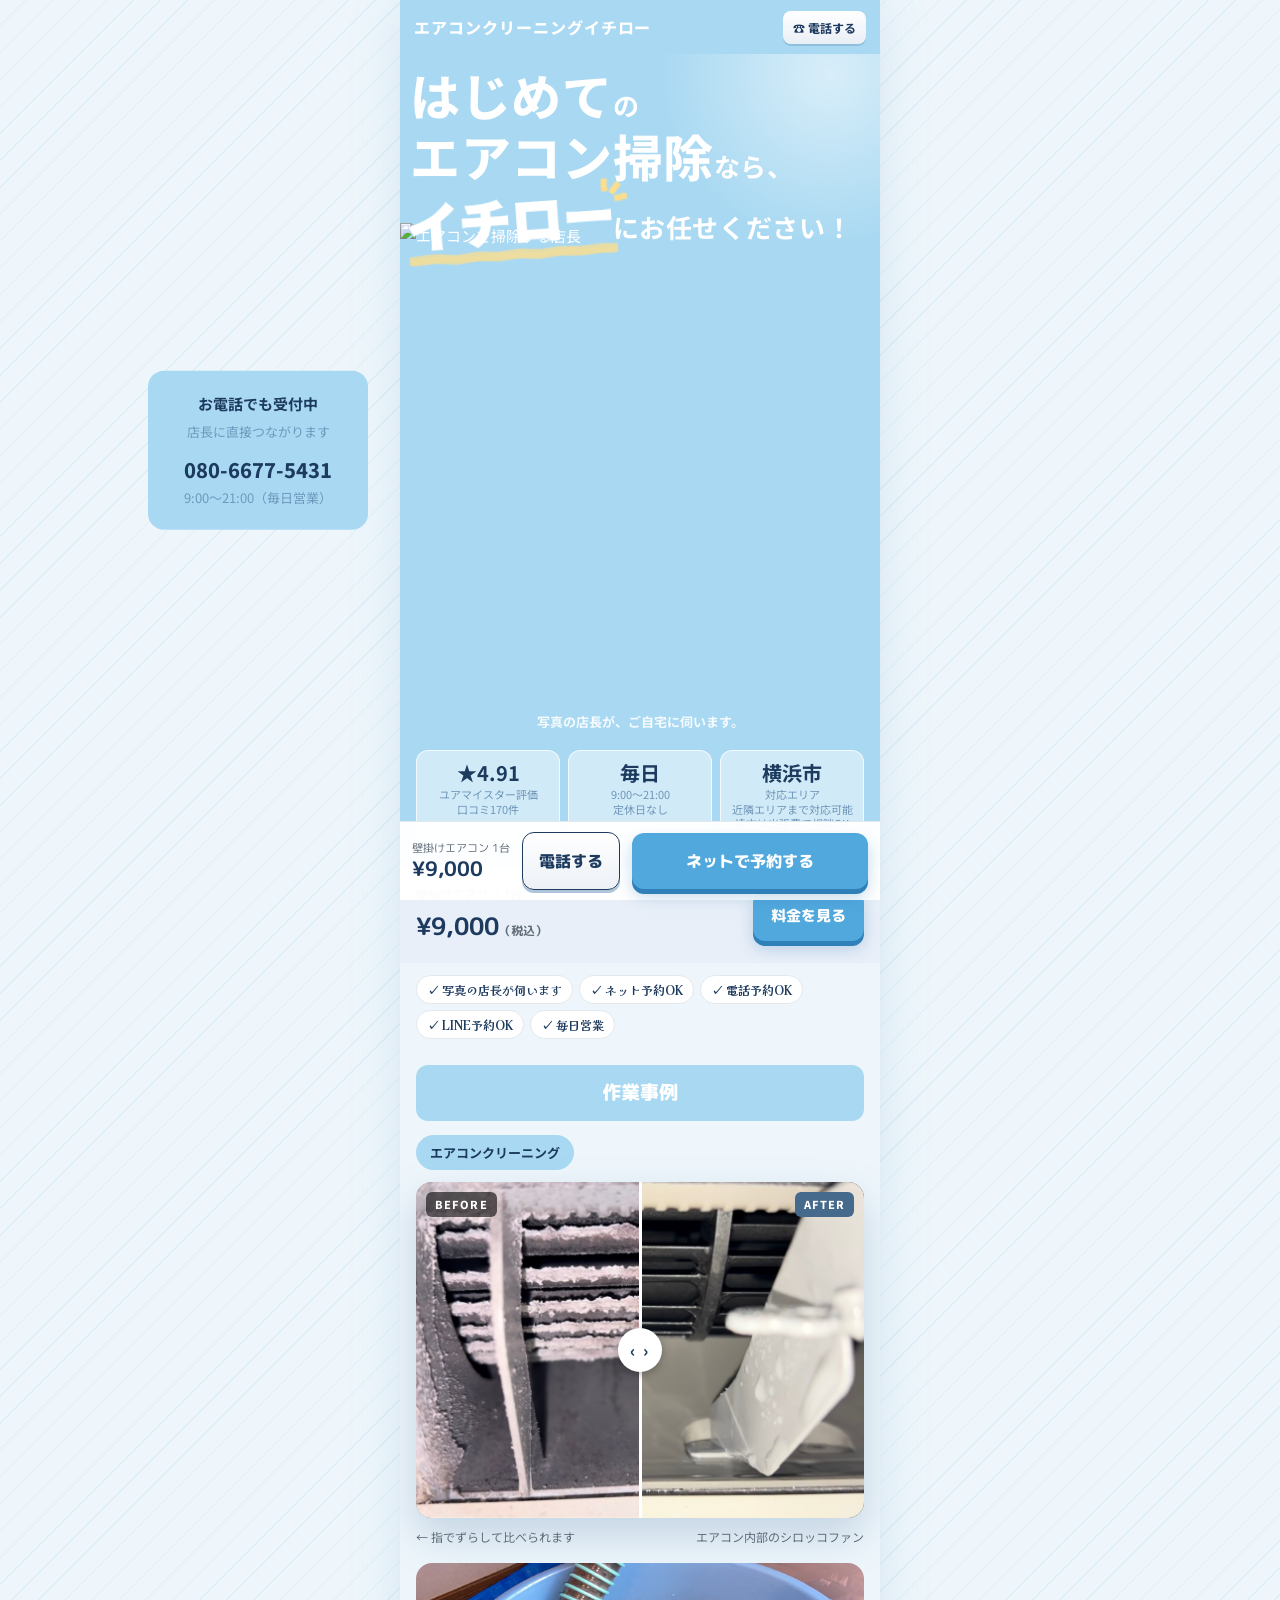
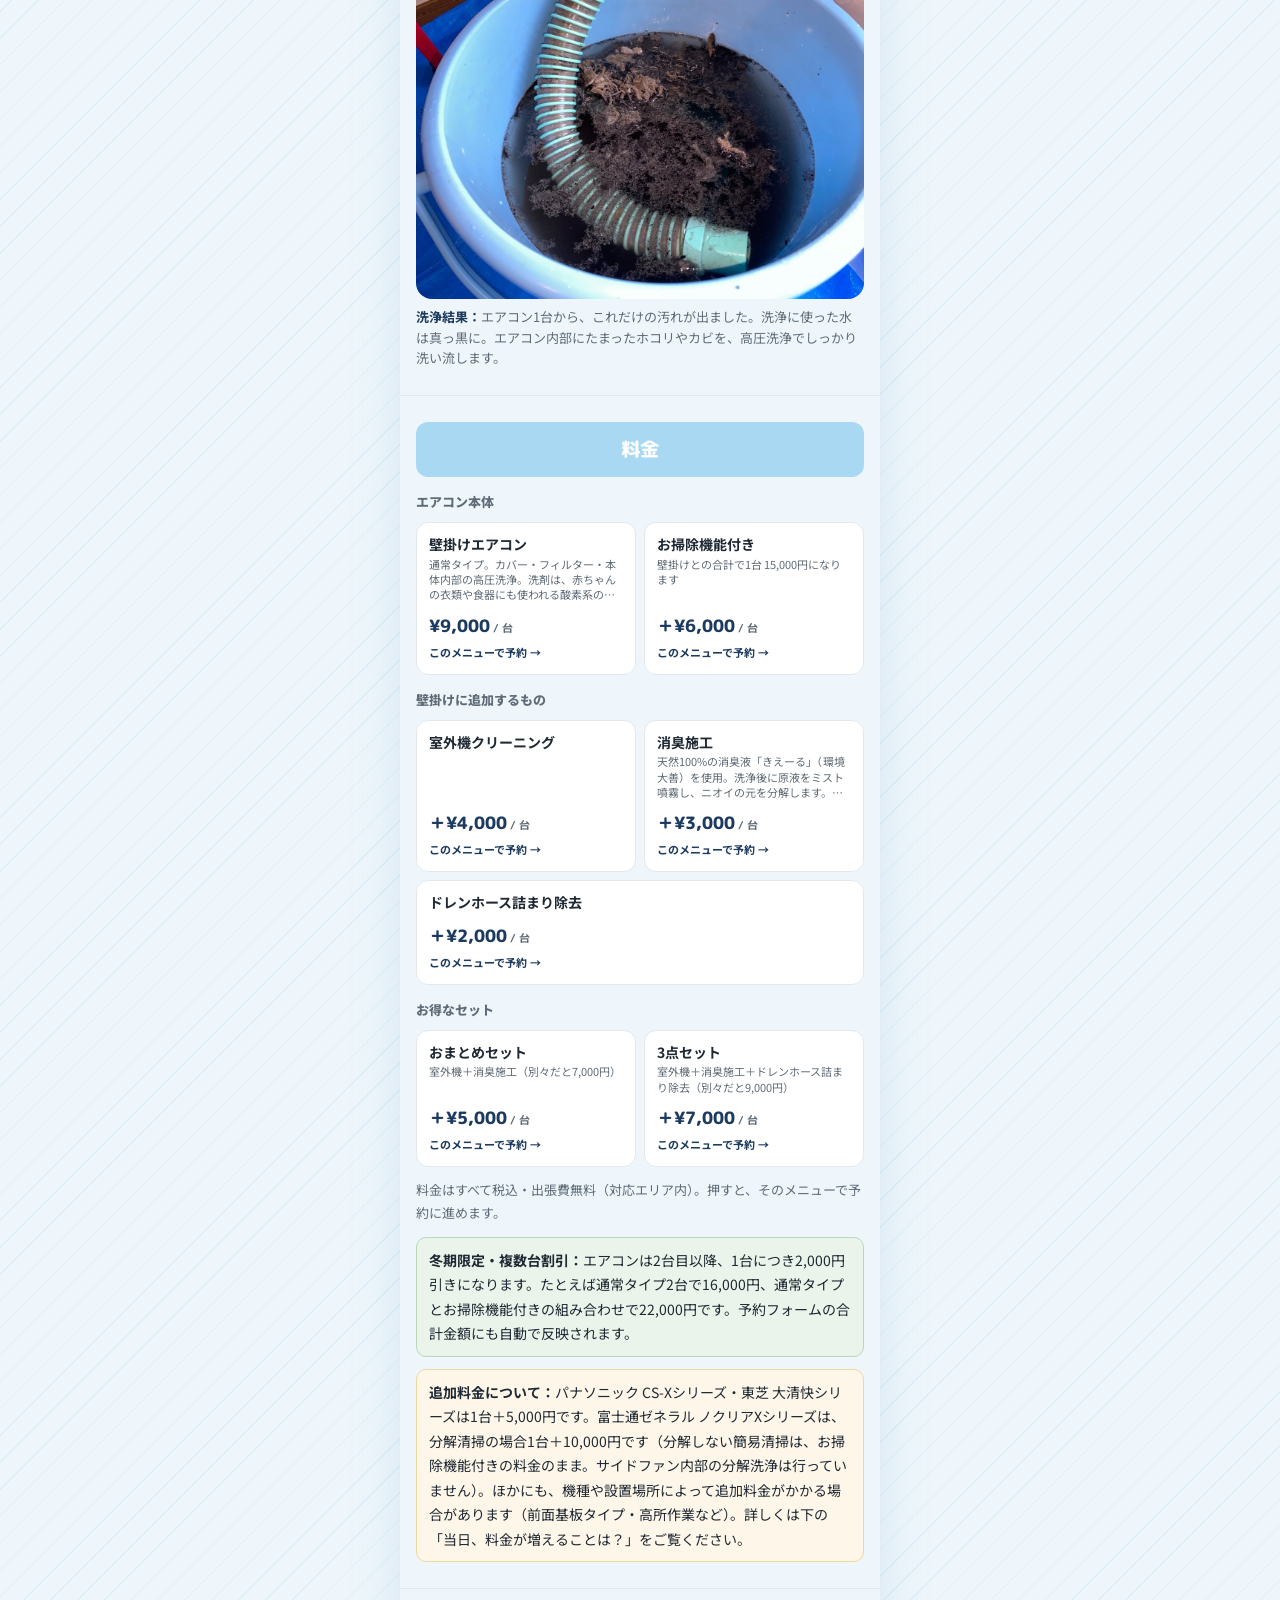
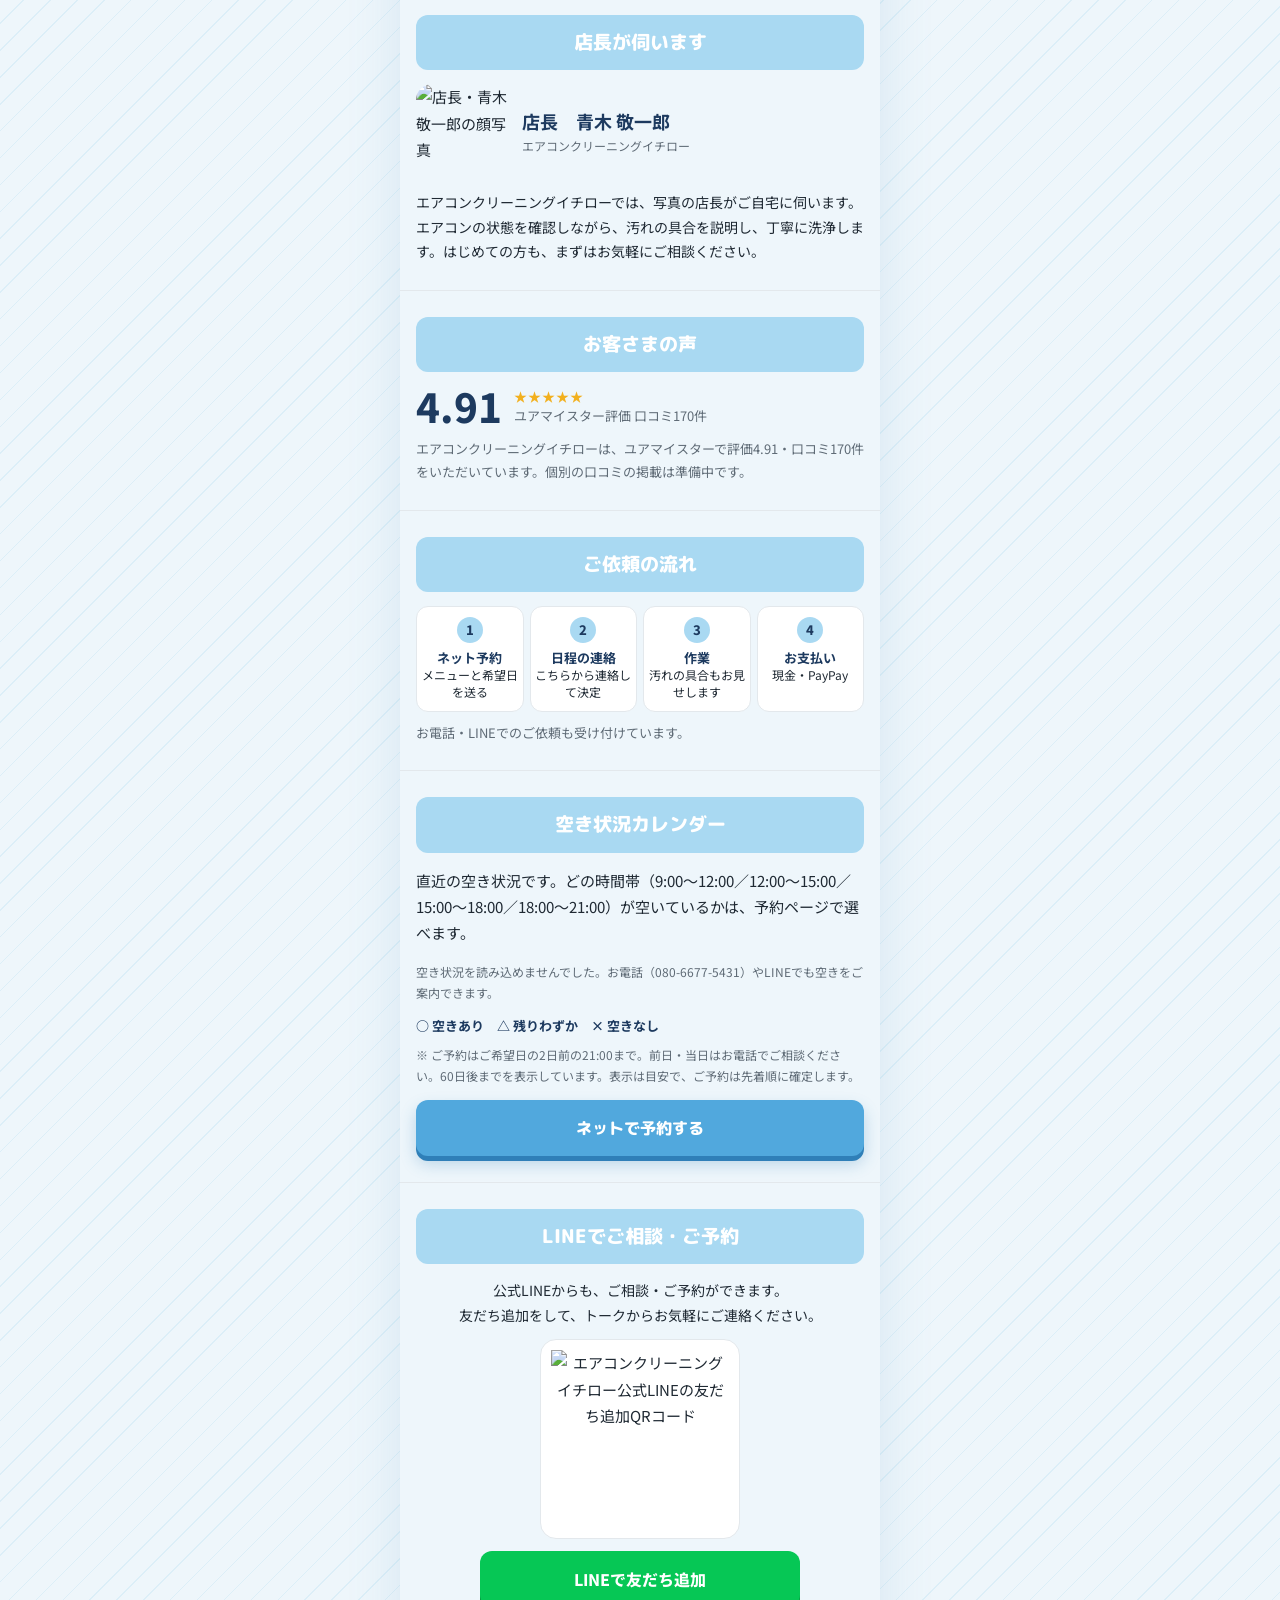
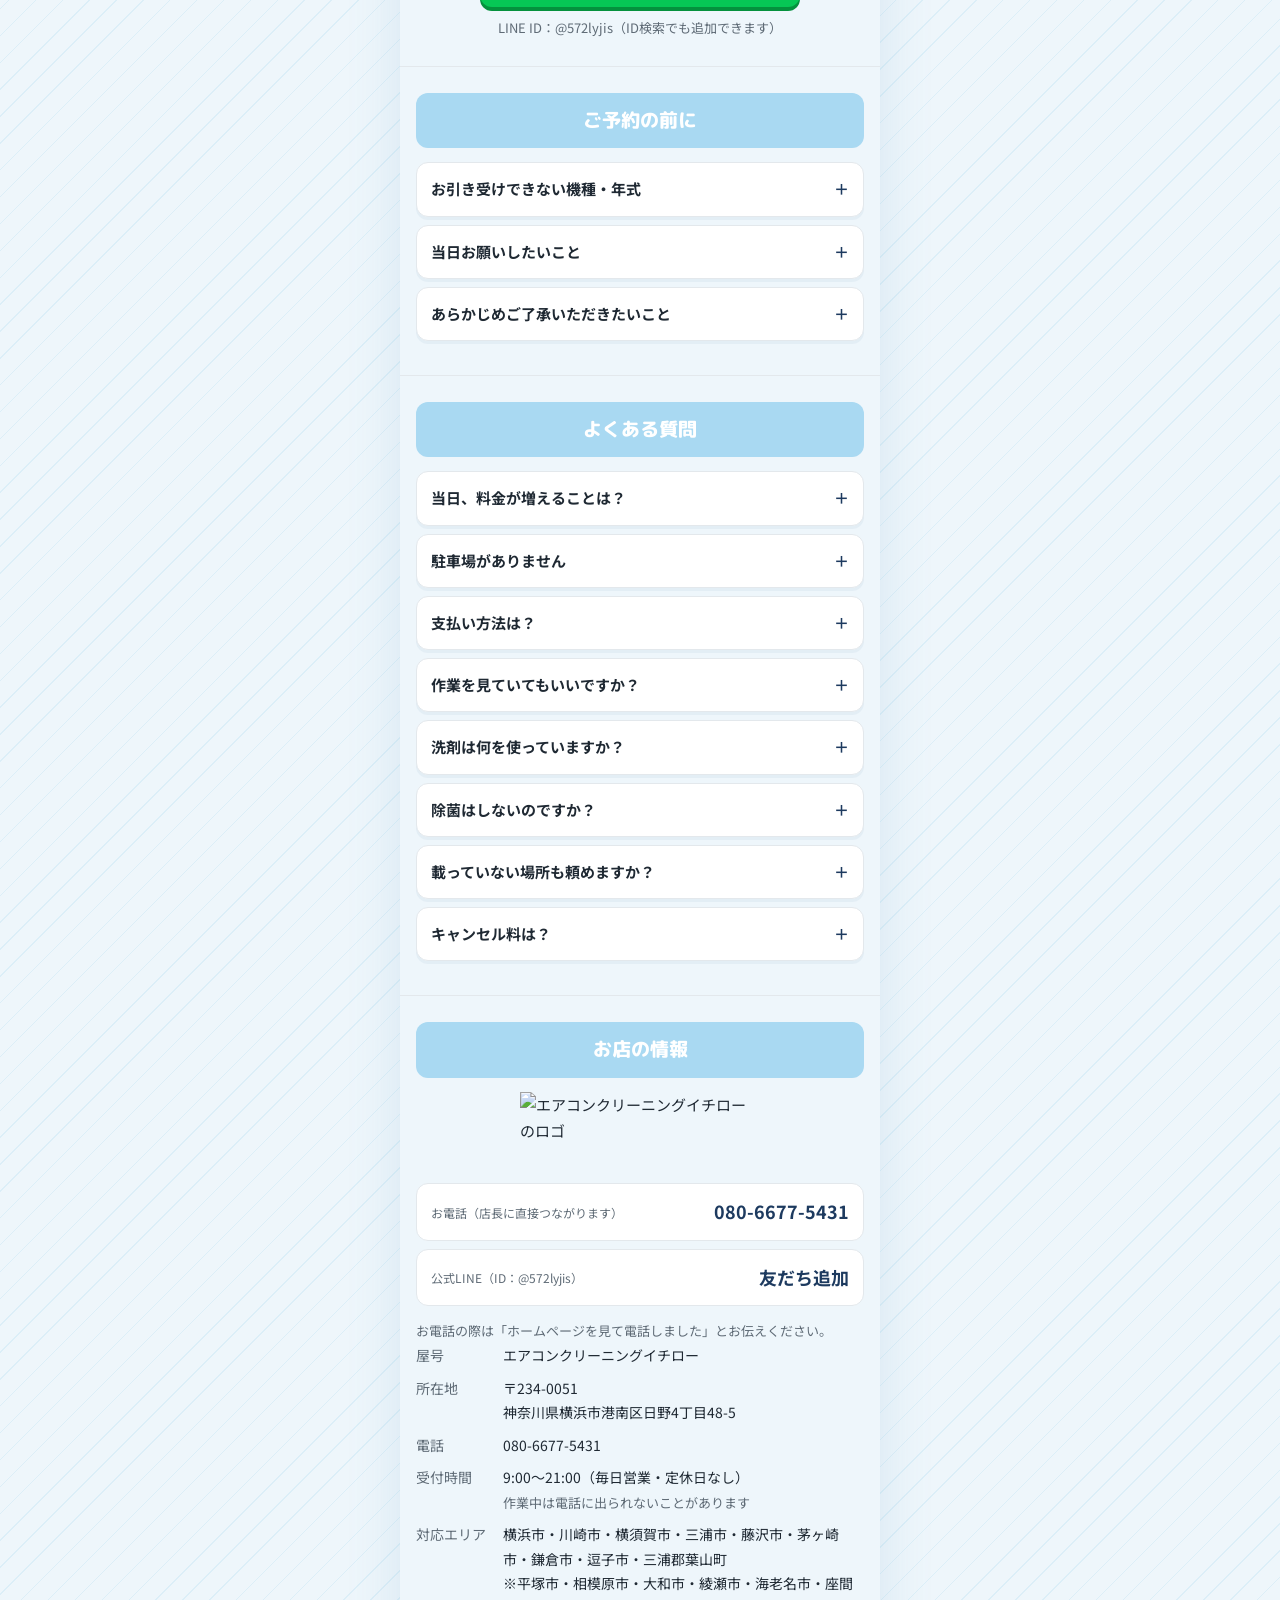
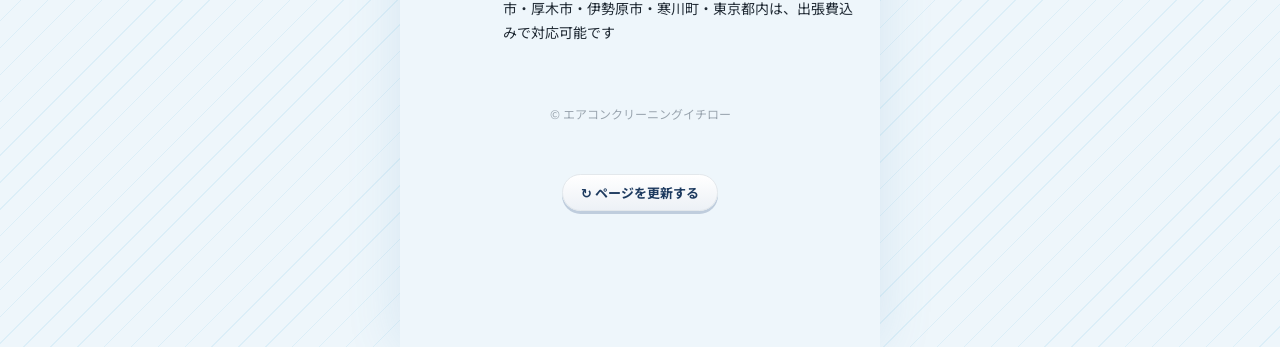
==== index.html @ 19b03693 "ヒーロー下の名前を「写真の店長が、ご自宅に伺います。」に入れ替え" ====
<!DOCTYPE html>
<html lang="ja">
<head>
<!-- Google tag (gtag.js) -->
<script async src="https://www.googletagmanager.com/gtag/js?id=G-LD1ZVN14HT"></script>
<script>
window.dataLayer = window.dataLayer || [];
function gtag(){dataLayer.push(arguments);}
gtag('js', new Date());
gtag('config', 'G-LD1ZVN14HT');
</script>
<meta charset="UTF-8">
<meta name="viewport" content="width=device-width, initial-scale=1, viewport-fit=cover">
<title>エアコンクリーニングイチロー</title>
<meta name="description" content="横浜市・川崎市・横須賀市・三浦市・藤沢市・茅ヶ崎市・鎌倉市・逗子市・葉山町のエアコンクリーニング。写真の店長がご自宅に伺います。壁掛けエアコン1台 9,000円（税込）。毎日9:00〜21:00、ネット・LINEで予約できます。">
<meta property="og:image" content="https://lh3.googleusercontent.com/d/1DPkanDMniunWnyB19k3i4FVCeLhDcLFS">
<meta name="theme-color" content="#a9d9f2">
<link rel="apple-touch-icon" href="https://lh3.googleusercontent.com/d/1asAV1oqT43zPu6GMhO8-qD57d5pmZDUV">
<link rel="icon" type="image/svg+xml" href="favicon.svg">
<link rel="icon" type="image/png" href="https://lh3.googleusercontent.com/d/1IpZYMnpH5-BEiqBdTkk2MM-CfDokWJdV">
<meta property="og:site_name" content="エアコンクリーニングイチロー">
<meta property="og:title" content="エアコンクリーニングイチロー">
<script type="application/ld+json">
{"@context":"https://schema.org","@type":"WebSite","name":"エアコンクリーニングイチロー","url":"https://29keiichi.github.io/29/"}
</script>
<meta name="apple-mobile-web-app-title" content="イチローHP">
<meta name="google-site-verification" content="FY0XHIe1-AtraR64LKxOrfzGZgo2UeiKJ2dPzgIxJ2M">
<script type="application/ld+json">
{"@context":"https://schema.org","@type":"LocalBusiness","name":"エアコンクリーニングイチロー","description":"横浜市を中心に対応するエアコンクリーニング専門店。写真の店長がご自宅に伺います。","url":"https://29keiichi.github.io/29/","telephone":"080-6677-5431","priceRange":"¥9,000〜","address":{"@type":"PostalAddress","postalCode":"234-0051","addressRegion":"神奈川県","addressLocality":"横浜市港南区","streetAddress":"日野4丁目48-5","addressCountry":"JP"},"openingHoursSpecification":{"@type":"OpeningHoursSpecification","dayOfWeek":["Monday","Tuesday","Wednesday","Thursday","Friday","Saturday","Sunday"],"opens":"09:00","closes":"21:00"},"areaServed":["横浜市","川崎市","横須賀市","三浦市","藤沢市","茅ヶ崎市","鎌倉市","逗子市","三浦郡葉山町"],"sameAs":["https://lin.ee/WV8zisH9"]}
</script>
<link rel="preconnect" href="https://fonts.googleapis.com">
<link rel="preconnect" href="https://fonts.gstatic.com" crossorigin>
<link href="https://fonts.googleapis.com/css2?family=M+PLUS+Rounded+1c:wght@700;800&family=Noto+Sans+JP:wght@400;700&family=Kaisei+Decol:wght@700&family=Kosugi+Maru&display=swap" rel="stylesheet">
<link rel="stylesheet" href="common.css?v=12">
<style>
/* トップ：さわって比べる「before / after」 */
.top{background:var(--sky);color:#fff;padding:10px 16px 26px;position:relative;overflow:hidden}
.top::before{content:"";position:absolute;width:340px;height:340px;border-radius:50%;background:radial-gradient(circle,rgba(255,255,255,.55),transparent 70%);top:-150px;right:-120px}
.top .kicker{position:relative;display:inline-block;font-size:12px;font-weight:700;color:#fff;border:1px solid rgba(255,255,255,.75);border-radius:999px;padding:2px 10px;margin:0 0 10px}
.hero-strip{margin:-34px -16px 6px}
.hero-strip img{width:100%;height:auto;display:block}
.hero-strip figcaption{margin-top:8px;padding:0 16px;text-align:center;font-size:13px;font-weight:700;color:rgba(255,255,255,.88)}
.top h1.title{font-size:32px;line-height:1.22;margin:0 0 10px;font-weight:800}
.top h1.title{font-family:"Kosugi Maru","Hiragino Maru Gothic ProN","Noto Sans JP",sans-serif}
.top h1.title .ln{display:block;margin:0 -16px 0 -6px;white-space:nowrap;font-size:clamp(16px,5.5vw,26px);font-weight:700}
.top h1.title .big{font-size:clamp(34px,11vw,50px);font-weight:800}
/* ヒーロー見出し：左からシュワッと1行ずつ（読み込み時に1回だけ） */
@keyframes heroIn{from{opacity:0;transform:translateX(-56px)}to{opacity:1;transform:translateX(0)}}
.top h1.title .ln{animation:heroIn .75s cubic-bezier(.22,.8,.28,1) both}
.top h1.title .ln:nth-of-type(2){animation-delay:.16s}
.top h1.title .ln:nth-of-type(3){animation-delay:.32s}
@media (prefers-reduced-motion:reduce){.top h1.title .ln,.top h1.title .ln:nth-of-type(3) .big,.top h1.title .ln:nth-of-type(3) .big .rays,.top h1.title .ln:nth-of-type(3) .big .uline{animation:none}.top h1.title .ln:nth-of-type(3) .big{transform:rotate(-4deg) translateY(.045em)}.top h1.title .ln:nth-of-type(3) .big .uline{clip-path:none}}
/* 試作：シュワーの後に「イチロー」が傾いて三本線がピョンと出る */
@keyframes ichiroTilt{0%{transform:rotate(0deg) scale(1) translateY(0)}55%{transform:rotate(-5.5deg) scale(1.07) translateY(.02em)}100%{transform:rotate(-4deg) scale(1.03) translateY(.045em)}}
@keyframes raysPop{0%{transform:scale(0);opacity:0}60%{transform:scale(1.25);opacity:1}100%{transform:scale(1);opacity:1}}
.top h1.title .ln:nth-of-type(3) .big{position:relative;display:inline-block;-webkit-text-stroke:.045em currentColor;animation:ichiroTilt .45s ease-out 1.15s both}
.top h1.title .ln:nth-of-type(3) .big .rays{position:absolute;top:-.36em;right:-.44em;width:.9em;height:.9em;pointer-events:none;transform-origin:30% 82%;animation:raysPop .38s cubic-bezier(.34,1.56,.64,1) 1.38s both}
@keyframes ulineWipe{from{clip-path:inset(-30% 100% -30% 0)}to{clip-path:inset(-30% 0% -30% 0)}}
.top h1.title .ln:nth-of-type(3) .big .uline{position:absolute;left:0;bottom:-.22em;width:100%;height:.26em;overflow:visible;pointer-events:none;animation:ulineWipe .45s ease-out 1.52s both}
.top h1.title .ln:nth-of-type(3) .big .uline path{fill:none;stroke:#FFDE8A;stroke-linecap:round;stroke-linejoin:round}
.top h1.title .ln:nth-of-type(3) .big .uline path.base{stroke-width:11.5;opacity:.8}
.top h1.title .ln:nth-of-type(3) .big .uline path.core{stroke-width:6.5;opacity:.55}
.top h1.title .ln.sm{font-size:clamp(19px,6vw,27px)}
.top h1{position:relative;font-size:27px;line-height:1.35;margin:0 0 8px;letter-spacing:.02em}
.top h1 em{font-style:normal;color:#fff}
.top .lead{position:relative;font-size:14px;color:rgba(255,255,255,.94);margin:0}

.ba{position:relative;border-radius:16px;overflow:hidden;aspect-ratio:4/3;background:#222;user-select:none;touch-action:pan-y;box-shadow:0 18px 40px rgba(85,126,166,.28)}
.ba img{position:absolute;inset:0;width:100%;height:100%;object-fit:cover;pointer-events:none}
.ba .b{clip-path:inset(0 calc(100% - var(--x,50%)) 0 0)}
.ba .knob{position:absolute;top:0;bottom:0;left:var(--x,50%);width:3px;margin-left:-1.5px;background:#fff;pointer-events:none}
.ba .knob::after{content:"‹ ›";position:absolute;top:50%;left:50%;transform:translate(-50%,-50%);width:44px;height:44px;border-radius:50%;background:#fff;color:var(--navy);font-weight:800;font-size:16px;display:grid;place-items:center;box-shadow:0 2px 10px rgba(0,0,0,.3);letter-spacing:2px}
.ba .lb{position:absolute;top:10px;font-size:11px;font-weight:800;letter-spacing:.1em;padding:3px 9px;border-radius:6px;pointer-events:none}
.ba .lb.l{left:10px;background:rgba(0,0,0,.6);color:#fff}
.ba .lb.r{right:10px;background:var(--ac2);color:#fff}
.ba input{position:absolute;inset:0;width:100%;height:100%;opacity:0;cursor:ew-resize;margin:0}
.ba-cap{display:flex;justify-content:space-between;font-size:12px;margin-top:8px;color:rgba(85,126,166,.65)}
.top .ba-cap{color:rgba(255,255,255,.85)}

.stats{position:relative;display:grid;grid-template-columns:repeat(3,minmax(0,1fr));gap:8px;margin-top:16px}
.stats div{background:rgba(255,255,255,.45);border:1px solid rgba(255,255,255,.75);border-radius:12px;padding:10px 6px;text-align:center;font-size:11px;line-height:1.35;color:rgba(85,126,166,.78)}
.stats b{display:block;font-size:20px;color:var(--navy);line-height:1.2;margin-bottom:2px}
.stats b small{font-size:12px}

.quick{display:flex;align-items:center;justify-content:space-between;gap:12px;padding:16px;background:var(--ac-soft)}
.quick .p small{display:block;font-size:12px;color:var(--ink2)}
.quick .p b{font-size:24px;color:var(--navy)}
.quick .p b small{display:inline;font-size:12px;color:var(--ink2);font-weight:600}
.quick a{flex:none;width:auto;padding:12px 18px;font-size:15px}
.tags{display:flex;flex-wrap:wrap;gap:6px;padding:12px 16px 0}
.tags span{font-size:12px;font-weight:700;color:var(--navy);background:#fff;border:1px solid var(--line);border-radius:999px;padding:3px 10px}
.tags span::before{content:"✓ ";color:var(--ac)}

/* 作業事例 */
.cases{display:flex;gap:6px;overflow-x:auto;scrollbar-width:none;margin:0 -16px 12px;padding:0 16px}
.cases::-webkit-scrollbar{display:none}
.cases button{flex:none;border:1px solid var(--line);background:#fff;border-radius:999px;padding:7px 13px;font-size:13px;font-weight:700;cursor:pointer;color:var(--ink2)}
.cases button[aria-selected="true"]{background:var(--sky);border-color:var(--sky);color:var(--navy)}
#caseBox .ba{aspect-ratio:4/3}
.sec .ba-cap{color:var(--ink2)}

/* 洗浄結果の写真 */
.result{margin:16px 0 0}
.result img{width:100%;border-radius:16px}
.result figcaption{font-size:13px;color:var(--ink2);line-height:1.6;margin-top:8px}
.result figcaption b{color:var(--navy)}

/* お店のロゴ（店舗情報） */
.shoplogo{width:min(240px,72%);margin:0 auto 16px}

/* 料金 */
.pgrid{display:grid;grid-template-columns:1fr 1fr;gap:8px}
.pgrid a{display:flex;flex-direction:column;gap:2px;border:1px solid var(--line);border-radius:12px;padding:12px;text-decoration:none;background:#fff;min-width:0}
.pgrid a.wide{grid-column:1/-1}
.pgrid .n{font-weight:700;font-size:14px;line-height:1.4}
.pgrid .d{font-size:11px;color:var(--ink2);line-height:1.4;display:-webkit-box;-webkit-line-clamp:3;-webkit-box-orient:vertical;overflow:hidden}
.pgrid .p{margin-top:auto;padding-top:6px;font-weight:800;font-size:17px;color:var(--navy)}
.pgrid .p small{font-size:11px;color:var(--ink2);font-weight:600}
.pgrid .go{font-size:11px;color:var(--ac);font-weight:700}
.pgroup{font-size:13px;font-weight:800;color:var(--ink2);margin:14px 0 8px}
.pgroup:first-child{margin-top:0}
.pane[hidden]{display:none}

/* 店主 */
.owner{display:flex;gap:14px;align-items:center;margin-bottom:14px}
.owner img{width:92px;height:92px;border-radius:16px;object-fit:cover;object-position:center 30%;flex:none}
.owner b{display:block;font-size:18px;color:var(--navy)}
.owner span{font-size:12px;color:var(--ink2);line-height:1.5;display:block}
.tl{list-style:none;margin:0;padding:0}
.tl li{display:grid;grid-template-columns:4.6em minmax(0,1fr);gap:10px;padding:10px 0;border-bottom:1px dashed var(--line);font-size:14px}
.tl li:last-child{border-bottom:0}
.tl .y{font-weight:800;color:var(--ac);font-size:13px}
.why{margin-top:12px;background:#fff;border-left:4px solid var(--ac);border-radius:0 10px 10px 0;padding:12px 14px;font-size:14px}
.why b{display:block;color:var(--navy);margin-bottom:4px}
.clients{display:flex;flex-wrap:wrap;gap:6px;margin-top:10px}
.clients span{font-size:12px;background:#fff;border:1px solid var(--line);border-radius:6px;padding:4px 8px}

/* 口コミ */
.rv-sum{display:flex;align-items:center;gap:12px;margin-bottom:12px}
.rv-sum .big{font-size:40px;font-weight:800;color:var(--navy);line-height:1}
.rv-sum .muted{line-height:1.5}
.rv{border:1px solid var(--line);border-radius:14px;padding:14px;margin-bottom:10px;background:#fff}
.rv .who{display:flex;justify-content:space-between;font-size:12px;color:var(--ink2);margin-bottom:4px}
.rv p{margin:0;font-size:14px}
.rv.more-rv{display:none}
.show-all .rv.more-rv{display:block}
.btn-more{display:block;width:100%;background:#fff;border:1px solid var(--line);border-radius:12px;padding:12px;font-weight:700;color:var(--navy);cursor:pointer}

.flow{display:grid;grid-template-columns:repeat(4,minmax(0,1fr));gap:6px;list-style:none;margin:0;padding:0;counter-reset:f}
.flow li{counter-increment:f;text-align:center;font-size:12px;line-height:1.4;background:#fff;border:1px solid var(--line);border-radius:12px;padding:10px 4px}
.flow li::before{content:counter(f);display:grid;place-items:center;width:26px;height:26px;margin:0 auto 6px;border-radius:50%;background:var(--sky);color:var(--navy);font-weight:800;font-size:13px}
.flow b{display:block;font-size:13px;color:var(--navy)}
.flow-note{font-size:13px;color:var(--ink2);margin:10px 0 0}

details.acc{border:1px solid var(--line);border-radius:12px;margin-bottom:8px;padding:0 14px;background:#fff;box-shadow:0 3px 0 rgba(85,126,166,.07)}
details.acc summary{cursor:pointer;font-weight:700;padding:13px 0;list-style:none;display:flex;justify-content:space-between;gap:8px}
details.acc summary::-webkit-details-marker{display:none}
details.acc summary::after{content:"＋";color:var(--ac)}
details.acc[open] summary::after{content:"－"}
details.acc .in{padding:0 0 12px;font-size:14px}
details.acc ul{margin:.3em 0;padding-left:1.2em}
details.acc p{margin:0 0 .5em}

table.cancel{width:100%;border-collapse:collapse;font-size:14px}
table.cancel td{padding:8px 0;border-bottom:1px solid var(--line)}
table.cancel td:last-child{text-align:right;font-weight:700}

.contact{display:grid;gap:8px;margin-bottom:14px}
.contact a{display:flex;justify-content:space-between;align-items:center;border:1px solid var(--line);border-radius:12px;padding:12px 14px;text-decoration:none;background:#fff}
.contact a b{font-size:18px;color:var(--navy)}
.contact a span{font-size:12px;color:var(--ink2)}
dl.info{display:grid;grid-template-columns:5.5em minmax(0,1fr);gap:8px 10px;margin:0;font-size:14px}
dl.info dt{color:var(--ink2)}
dl.info dd{margin:0}

/* LINE */
.linebox{text-align:center}
.linebox p{font-size:14px;margin:0 0 12px}
.linebox .qr{width:200px;height:200px;margin:0 auto 12px;background:#fff;border:1px solid var(--line);border-radius:16px;padding:10px}
.linebox .qr img{width:100%;height:100%}
.btn-line{display:flex;align-items:center;justify-content:center;background:#06c755;color:#fff;border-radius:12px;padding:14px 16px;font-size:16px;font-weight:800;text-decoration:none;box-shadow:0 4px 0 #04913d;max-width:320px;margin:0 auto}
.btn-line:active{transform:translateY(2px);box-shadow:0 2px 0 #04913d}
.linebox .lineid{margin:10px 0 0;font-size:13px;color:var(--ink2)}
.foot{padding:20px 16px;text-align:center;font-size:12px;color:var(--ink3)}
/* 空き状況カレンダー */
.avcal{display:grid;gap:20px}
.avcal .m h3{font-size:15px;margin:0 0 8px;color:var(--navy)}
.avcal table{width:100%;border-collapse:collapse;table-layout:fixed;font-size:13px}
.avcal th,.avcal td{border:1px solid var(--line);text-align:center;padding:4px 0 5px}
.avcal th{background:#f2f5f9;color:var(--ink2);font-weight:700;font-size:11px;padding:3px 0}
.avcal th.sun{color:#c0392b}
.avcal th.sat{color:#466a8c}
.avcal td .d{display:block;font-size:11px;color:var(--ink2);line-height:1.2}
.avcal td .s{display:block;font-size:15px;font-weight:800;line-height:1.3}
.avcal td.ok .s{color:#466a8c}
.avcal td.few .s{color:#d97706}
.avcal td.full{background:#f5f6f8}
.avcal td.full .s{color:#b6bec9}
.avcal td.out .s{color:#d3dae2}
.avcal td.today{box-shadow:inset 0 0 0 2px var(--navy)}
.avail-legend{font-size:13px;font-weight:700;color:var(--navy);margin:12px 0 0}
.avail-note{font-size:12px;color:var(--ink2);margin:6px 0 0}
#avail .btn{margin-top:14px}
</style>
</head>
<body>
<div class="app">
  <header class="bar">
    <a class="shop" href="index.html">エアコンクリーニングイチロー</a>
    <a class="tel" href="tel:08066775431">☎ 電話する</a>
  </header>
  <div class="ptr" id="ptr"><i></i>更新中…</div>

  <section class="top">
    <h1 class="title"><span class="ln"><span class="big">はじめて</span>の</span><span class="ln"><span class="big">エアコン掃除</span>なら、</span><span class="ln"><span class="big">イチロー<svg class="rays" viewBox="0 0 40 40" fill="none" stroke="#FFDE8A" stroke-width="4.5" stroke-linecap="butt" stroke-linejoin="round" aria-hidden="true"><g stroke-width="7" opacity=".28"><path d="M12 25 L11.4 19.5 L12 14"/><path d="M17.1 26.9 L20.9 22.4 L24.2 18.4"/><path d="M19.9 31.6 L25.5 30.9 L30.7 29.7"/></g><path d="M12 25 L11.4 19.5 L12 14"/><path d="M17.1 26.9 L20.9 22.4 L24.2 18.4"/><path d="M19.9 31.6 L25.5 30.9 L30.7 29.7"/></svg><svg class="uline" viewBox="0 0 120 16" preserveAspectRatio="none" aria-hidden="true"><defs><mask id="ulineDry" maskUnits="userSpaceOnUse" x="0" y="0" width="120" height="16"><path d="M2 8 L118 8" stroke="#fff" stroke-width="15" fill="none" stroke-dasharray="11 3 5 2 13 4 2 6 9 3" stroke-dashoffset="2"/><path d="M2 9.5 L118 9.5" stroke="#fff" stroke-width="10" fill="none" stroke-dasharray="4 7 12 3 6 8 3 5" stroke-dashoffset="6" opacity=".7"/></mask></defs><g mask="url(#ulineDry)"><path class="base" d="M3 8 L15 6.4 L27 9.4 L39 7 L51 9 L63 6.8 L75 9.3 L87 7.3 L99 8.8 L111 7.1 L117 8"/><path class="core" d="M4 8.8 L20 7.6 L36 9.6 L54 7.9 L72 9.8 L90 8.1 L106 9.3 L116 8.4"/></g></svg></span>にお任せください！</span></h1>
    <figure class="hero-strip"><img src="https://lh3.googleusercontent.com/d/1N4D0VC3nIimNA-v6dkDGwYpSyWuJBAUe" alt="エアコンを掃除する店長" width="2400" height="2400"><figcaption>写真の店長が、ご自宅に伺います。</figcaption></figure>
    <div class="stats">
      <div><b>★4.91</b>ユアマイスター評価<br>口コミ170件</div>
      <div><b>毎日</b>9:00〜21:00<br>定休日なし</div>
      <div><b>横浜市</b>対応エリア<br>近隣エリアまで対応可能<br>遠方は出張費で相談OK</div>
    </div>
  </section>

  <div class="quick">
    <div class="p"><small>壁掛けエアコン 1台</small><b>¥9,000<small>（税込）</small></b></div>
    <a class="btn" href="#price">料金を見る</a>
  </div>
  <div class="tags"><span>写真の店長が伺います</span><span>ネット予約OK</span><span>電話予約OK</span><span>LINE予約OK</span><span>毎日営業</span></div>

  <section class="sec tint">
    <h2>作業事例</h2>
    <div class="cases" role="tablist" id="cases"></div>
    <div id="caseBox"></div>
    <figure class="result">
      <img src="images/IMG_6890.jpeg" alt="エアコン1台の洗浄で出た汚れた水" width="1206" height="905" loading="lazy">
      <figcaption><b>洗浄結果：</b>エアコン1台から、これだけの汚れが出ました。洗浄に使った水は真っ黒に。エアコン内部にたまったホコリやカビを、高圧洗浄でしっかり洗い流します。</figcaption>
    </figure>
  </section>

  <section class="sec" id="price">
    <h2>料金</h2>
    <div class="chips" role="tablist" id="pchips"></div>
    <div id="plists"></div>
    <p class="muted" style="margin:12px 0 0">料金はすべて税込・出張費無料（対応エリア内）。押すと、そのメニューで予約に進めます。</p>
    <p style="margin:12px 0 0;padding:10px 12px;background:#eaf4ea;border:1px solid #b9d8b9;border-radius:10px;font-size:14px"><b>冬期限定・複数台割引：</b>エアコンは2台目以降、1台につき2,000円引きになります。たとえば通常タイプ2台で16,000円、通常タイプとお掃除機能付きの組み合わせで22,000円です。予約フォームの合計金額にも自動で反映されます。</p>
    <p style="margin:12px 0 0;padding:10px 12px;background:#fdf6e9;border:1px solid #ecd9a0;border-radius:10px;font-size:14px"><b>追加料金について：</b>パナソニック CS-Xシリーズ・東芝 大清快シリーズは1台＋5,000円です。富士通ゼネラル ノクリアXシリーズは、分解清掃の場合1台＋10,000円です（分解しない簡易清掃は、お掃除機能付きの料金のまま。サイドファン内部の分解洗浄は行っていません）。ほかにも、機種や設置場所によって追加料金がかかる場合があります（前面基板タイプ・高所作業など）。詳しくは下の「当日、料金が増えることは？」をご覧ください。</p>
  </section>

  <section class="sec tint">
    <h2>店長が伺います</h2>
    <div class="owner">
      <img src="https://lh3.googleusercontent.com/d/1QQ_qMJUpp5NNKW9fpD_A-KsvCGUoqo0l" alt="店長・青木敬一郎の顔写真" width="1206" height="1206" loading="lazy">
      <div><b>店長　青木 敬一郎</b><span>エアコンクリーニングイチロー</span></div>
    </div>
    <p style="margin:0;font-size:14px">エアコンクリーニングイチローでは、写真の店長がご自宅に伺います。エアコンの状態を確認しながら、汚れの具合を説明し、丁寧に洗浄します。はじめての方も、まずはお気軽にご相談ください。</p>
  </section>

  <section class="sec">
    <h2>お客さまの声</h2>
    <div class="rv-sum"><span class="big">4.91</span><div class="muted"><span class="stars">★★★★★</span><br>ユアマイスター評価 口コミ170件</div></div>
    <p class="muted" style="margin:0">エアコンクリーニングイチローは、ユアマイスターで評価4.91・口コミ170件をいただいています。個別の口コミの掲載は準備中です。</p>
  </section>

  <section class="sec tint">
    <h2>ご依頼の流れ</h2>
    <ol class="flow">
      <li><b>ネット予約</b>メニューと希望日を送る</li>
      <li><b>日程の連絡</b>こちらから連絡して決定</li>
      <li><b>作業</b>汚れの具合もお見せします</li>
      <li><b>お支払い</b>現金・PayPay</li>
    </ol>
    <p class="flow-note">お電話・LINEでのご依頼も受け付けています。</p>
  </section>
  <section class="sec" id="avail">
    <h2>空き状況カレンダー</h2>
    <p>直近の空き状況です。どの時間帯（9:00〜12:00／12:00〜15:00／15:00〜18:00／18:00〜21:00）が空いているかは、予約ページで選べます。</p>
    <div id="availCal"><p class="avail-note">空き状況を読み込んでいます…</p></div>
    <p class="avail-legend">○ 空きあり　△ 残りわずか　× 空きなし</p>
    <p class="avail-note">※ ご予約はご希望日の2日前の21:00まで。前日・当日はお電話でご相談ください。60日後までを表示しています。表示は目安で、ご予約は先着順に確定します。</p>
    <a class="btn" href="yoyaku.html">ネットで予約する</a>
  </section>


  <section class="sec">
    <h2>LINEでご相談・ご予約</h2>
    <div class="linebox">
      <p>公式LINEからも、ご相談・ご予約ができます。<br>友だち追加をして、トークからお気軽にご連絡ください。</p>
      <div class="qr"><img src="https://qr-official.line.me/gs/M_572lyjis_GW.png" alt="エアコンクリーニングイチロー公式LINEの友だち追加QRコード" width="360" height="360" loading="lazy"></div>
      <a class="btn-line" href="https://lin.ee/WV8zisH9" target="_blank" rel="noopener">LINEで友だち追加</a>
      <p class="lineid">LINE ID：@572lyjis（ID検索でも追加できます）</p>
    </div>
  </section>

  <section class="sec">
    <h2>ご予約の前に</h2>
    <details class="acc"><summary>お引き受けできない機種・年式</summary><div class="in">
      <p>製造から9年以上たったエアコンは、損害保険の対象外で部品の製造も終わっているため、保証の対象外になります。エアコンの真下のシールで、メーカー・型式・製造年をご確認ください。</p>
      <p>次の機種はお断りしています。</p>
      <!-- 写真一覧は images/ng-grid.jpg のアップロード後に有効化する -->
      <ul><li>三菱 霧ヶ峰 FZシリーズ</li><li>シャープ エアレスト</li><li>シャープ AY-Z／Wシリーズ、そのほかのシャープ機種（※要確認）</li><li>窓用エアコン</li><li>壁埋め込みタイプ</li><li>床置きタイプ</li><li>天井埋込タイプ</li><li>天井吊下げタイプ</li><li>コーナーエアコン</li><li>製造から18年以上たったエアコン</li></ul>
      <p class="muted" style="margin:8px 0 0">※富士通ゼネラル ノクリアXシリーズ（AS-X）は対応できます。分解しない簡易清掃はお掃除機能付きの料金のまま、分解清掃は1台＋10,000円です。サイドファン内部の分解洗浄は行っていません。</p>
      <p class="muted" style="margin:8px 0 0">※シャープは型番が多く、対応できない機種もあるため、シャープ製のエアコンはご予約の前に型番をお知らせください。型番によっては対応できる場合があります。</p>
    </div></details>
    <details class="acc"><summary>当日お願いしたいこと</summary><div class="in"><ul>
      <li><b>電気・水道</b>をお借りします。</li>
      <li><b>お風呂場</b>：外したカバーなどのパーツを洗うため、お借りします。</li>
      <li><b>洗面台</b>：タオルを濡らしたり、手を洗うのに使わせてください。</li>
      <li><b>トイレ</b>：洗浄後の汚水を流させていただきます。</li>
      <li>お風呂場がない場合は、<b>外のシャワー付きホース</b>などでパーツを洗わせていただきます。</li>
      <li>エアコンの下に作業スペースが必要です。家具や荷物は前もって動かしておいてください。</li>
      <li>高い所のエアコンは足場が必要なので、予約のときにお知らせください。</li>
      <li>お掃除機能付きエアコンは、必ず事前にお知らせください。</li>
      <li><b>お掃除機能付きの右側スペース</b>：基板の配線を外すため、本体の右側に10cmほどのスペースが必要です。スペースが足りない場合は、できる範囲での作業になることがあります。心配な場合は、ご予約のときにご相談ください。</li>
    </ul></div></details>
    <details class="acc"><summary>あらかじめご了承いただきたいこと</summary><div class="in"><ul>
      <li>取り外しや動作確認ができない、異音・故障があるなどの場合は、作業できないことがあります。</li>
      <li>設備の劣化などで、塗装がはがれる場合があります。</li>
      <li>変色や染みこんだ汚れは、完全に落とせない場合があります。</li>
      <li>漆喰や土壁のお部屋は、養生をしても壁に汚れが付いてしまう可能性があるため、原則としてお受けしていません。汚れても構わないという場合に限り対応いたしますので、ご予約のときにお知らせください。</li>
      <li>配管が壁や天井の内部に埋め込まれている「隠蔽配管」のエアコンや、排水（ドレン）の経路が長いエアコンは、配管の状態を目で確認することができないため、対応できるかどうかはエアコンの状況によって変わります。ご予約の前に、まずはご相談ください。なお、クリーニング後に水漏れが起きたり、もともとの水漏れの症状が強くなったりする可能性があり、水漏れの改善を目的とした対応はお受けしておりません。</li>
    </ul></div></details>
  </section>

  <section class="sec tint">
    <h2>よくある質問</h2>
    <details class="acc"><summary>当日、料金が増えることは？</summary><div class="in">はい、場合によってはあります。いずれも作業の前に必ずご説明し、了承いただいてから作業します。<ul><li>ご予約のとき通常タイプだったエアコンが、現地でお掃除機能付きとわかった場合：差額の＋5,000円</li><li>高所作業（床からエアコンの底面まで2.3m以上）：＋3,000円</li><li>特殊機種の場合：1台＋5,000円（パナソニック CS-Xシリーズ・東芝 大清快シリーズなど。条件が重なっても、追加は1台につき5,000円まで）</li><li>富士通ゼネラル ノクリアXシリーズを分解清掃する場合：1台＋10,000円（サイドファン内部の分解洗浄は行っていません。分解しない簡易清掃の場合は追加料金はありません）</li></ul>気になる場合は、ご予約のときに型番や設置場所をお知らせください。</div></details>
    <details class="acc"><summary>駐車場がありません</summary><div class="in">近くの有料パーキングを使いますので、その代金のご負担をお願いします。</div></details>
    <details class="acc"><summary>支払い方法は？</summary><div class="in">現金とPayPayが使えます。</div></details>
    <details class="acc"><summary>作業を見ていてもいいですか？</summary><div class="in">はい。どこが汚れているか、どう洗うかを説明しながら作業します。</div></details>
    <details class="acc"><summary>洗剤は何を使っていますか？</summary><div class="in">エアコン本体は、酸素と酵素の力で汚れを分解するエコ洗剤で洗います。成分は過炭酸ソーダで、赤ちゃんの衣類や食器にも使われるものです。界面活性剤や塩素系漂白剤は使いません。仕上げの消臭には、天然100%の消臭液「きえーる」（環境大善）を使います。</div></details>
    <details class="acc"><summary>除菌はしないのですか？</summary><div class="in">洗浄には、酸素の力で汚れを落とす、除菌力のある洗剤を使い、カビや菌を汚れごとしっかり洗い流します。仕上げには、素材や体への負担を考えて、強い除菌剤ではなく、天然成分の消臭液を使っています。</div></details>
    <details class="acc"><summary>載っていない場所も頼めますか？</summary><div class="in">状況をお聞きして、できるかどうか判断し、お見積もりします。お気軽にご相談ください。</div></details>
    <details class="acc"><summary>キャンセル料は？</summary><div class="in">
      <table class="cancel">
        <tr><td>作業日の5日前まで</td><td>無料</td></tr>
        <tr><td>4〜2日前</td><td>料金の25%</td></tr>
        <tr><td>前日</td><td>料金の50%</td></tr>
        <tr><td>当日</td><td>料金の100%</td></tr>
      </table>
      <p class="muted" style="margin:8px 0 0">作業日が決まってから48時間以内なら、キャンセル料はかかりません。</p>
    </div></details>
  </section>

  <section class="sec">
    <h2>お店の情報</h2>
    <img class="shoplogo" src="https://lh3.googleusercontent.com/d/1ODufIK_kZcFOg6-q5xts4OEl965g_F6V" alt="エアコンクリーニングイチローのロゴ" width="987" height="312" loading="lazy">
    <div class="contact">
      <a href="tel:08066775431"><span>お電話（店長に直接つながります）</span><b>080-6677-5431</b></a>
      <a href="https://lin.ee/WV8zisH9" target="_blank" rel="noopener"><span>公式LINE（ID：@572lyjis）</span><b>友だち追加</b></a>
    </div>
    <p class="muted" style="margin:10px 0 0">お電話の際は「ホームページを見て電話しました」とお伝えください。</p>
    <dl class="info">
      <dt>屋号</dt><dd>エアコンクリーニングイチロー</dd>
      <dt>所在地</dt><dd>〒234-0051<br>神奈川県横浜市港南区日野4丁目48-5</dd>
      <dt>電話</dt><dd>080-6677-5431</dd>
      <dt>受付時間</dt><dd>9:00〜21:00（毎日営業・定休日なし）<br><span class="muted">作業中は電話に出られないことがあります</span></dd>
      <dt>対応エリア</dt><dd>横浜市・川崎市・横須賀市・三浦市・藤沢市・茅ヶ崎市・鎌倉市・逗子市・三浦郡葉山町<br>※平塚市・相模原市・大和市・綾瀬市・海老名市・座間市・厚木市・伊勢原市・寒川町・東京都内は、出張費込みで対応可能です</dd>
    </dl>
  </section>

  <p class="foot">© エアコンクリーニングイチロー</p>
  <div class="reload-wrap"><button type="button" class="reload-btn" onclick="var u=location.href.split('#')[0].split('?')[0];location.replace(u+'?v='+Date.now())">↻ ページを更新する</button></div>

  <div class="cta">
    <div class="sum"><small>壁掛けエアコン 1台</small><b>¥9,000</b></div>
    <a class="btn line tel" href="tel:08066775431">電話する</a>
    <a class="btn" href="yoyaku.html">ネットで予約する</a>
  </div>
</div>

<aside class="side">
  <b>お電話でも受付中</b>
  <span class="muted">店長に直接つながります</span>
  <a class="num" href="tel:08066775431">080-6677-5431</a>
  <span class="muted">9:00〜21:00（毎日営業）</span>
</aside>

<script src="menu.js?v=6"></script>
<script src="callpop.js?v=1"></script>
<script>
// before / after を指でずらして比べる
function slider(box){
  const r = box.querySelector("input");
  const set = () => box.style.setProperty("--x", r.value + "%");
  r.addEventListener("input", set); set();
}

// 作業事例
const CASES = [
  { k: "fan", name: "エアコンクリーニング", cap: "エアコン内部のシロッコファン", w: 1200, h: 900 }
];
(() => {
  const tabs = document.getElementById("cases"), box = document.getElementById("caseBox");
  const show = c => {
    tabs.querySelectorAll("button").forEach(b => b.setAttribute("aria-selected", b.dataset.k === c.k));
    box.innerHTML = '<div class="ba" style="aspect-ratio:' + c.w + '/' + c.h + '">'
      + '<img src="images/IMG_6889.jpeg" alt="' + c.cap + '（作業後）" loading="lazy">'
      + '<img class="b" src="images/IMG_6888.jpeg" alt="' + c.cap + '（作業前）" loading="lazy">'
      + '<span class="lb l">BEFORE</span><span class="lb r">AFTER</span><span class="knob"></span>'
      + '<input type="range" min="0" max="100" value="50" aria-label="' + c.cap + 'の作業前と後を比べる"></div>'
      + '<div class="ba-cap"><span>← 指でずらして比べられます</span><span>' + c.cap + '</span></div>';
    slider(box.querySelector(".ba"));
  };
  CASES.forEach(c => {
    const b = document.createElement("button");
    b.type = "button"; b.dataset.k = c.k; b.setAttribute("role", "tab"); b.textContent = c.name;
    b.addEventListener("click", () => show(c));
    tabs.appendChild(b);
  });
  show(CASES[0]);
})();

// 料金（カテゴリーボタンで切りかえ）
(() => {
  const chips = document.getElementById("pchips"), lists = document.getElementById("plists");
  Object.entries(MENU).forEach(([cat, c], i) => {
    const b = document.createElement("button");
    b.type = "button"; b.className = "chip"; b.setAttribute("role", "tab");
    b.setAttribute("aria-selected", i === 0); b.dataset.cat = cat; b.textContent = c.name;
    chips.appendChild(b);
    const div = document.createElement("div");
    div.className = "pane"; div.dataset.cat = cat; div.hidden = i > 0;
    div.innerHTML = c.groups.map(g => '<p class="pgroup">' + g.title + '</p><div class="pgrid">' + g.items.map((it, n) =>
      '<a href="yoyaku.html?add=' + it.k + '"' + (n === g.items.length - 1 && g.items.length % 2 ? ' class="wide"' : '') + '><span class="n">' + it.name + '</span>'
      + (it.desc ? '<span class="d">' + it.desc + '</span>' : '')
      + '<span class="p">' + (it.check ? "ご相談" : (it.add ? "＋" : "") + yen(it.price) + '<small> / ' + it.unit + '</small>') + '</span>'
      + '<span class="go">このメニューで予約 →</span></a>').join("") + '</div>').join("");
    lists.appendChild(div);
  });
  if (Object.keys(MENU).length < 2) chips.style.display = "none";
  chips.addEventListener("click", e => {
    const b = e.target.closest(".chip"); if (!b) return;
    chips.querySelectorAll(".chip").forEach(x => x.setAttribute("aria-selected", x === b));
    lists.querySelectorAll(".pane").forEach(p => p.hidden = p.dataset.cat !== b.dataset.cat);
  });
})();

</script>
<script>
(function(){
  var GAS = "https://script.google.com/macros/s/AKfycbxYpx-0UCPqFfXUnYZ_s_sPphdUE_3vPuTIjWiaMkCcP2TYLJhqLSwv65QpujCQUhjw/exec";
  var wrap = document.getElementById('availCal');
  if (!wrap) return;
  function pad(n){ return (n < 10 ? '0' : '') + n; }
  function keyOf(d){ return d.getFullYear() + '-' + pad(d.getMonth() + 1) + '-' + pad(d.getDate()); }
  function render(days){
    var keys = Object.keys(days).sort();
    if (!keys.length) throw new Error('empty');
    var fp = keys[0].split('-'), lp = keys[keys.length - 1].split('-');
    var start = new Date(+fp[0], +fp[1] - 1, 1), end = new Date(+lp[0], +lp[1] - 1, 1);
    var todayK = keyOf(new Date());
    var html = '<div class="avcal">';
    var cur = new Date(start);
    while (cur <= end) {
      var y = cur.getFullYear(), m = cur.getMonth();
      html += '<div class="m"><h3>' + y + '年' + (m + 1) + '月</h3><table><tr><th class="sun">日</th><th>月</th><th>火</th><th>水</th><th>木</th><th>金</th><th class="sat">土</th></tr><tr>';
      var firstDow = new Date(y, m, 1).getDay(), dim = new Date(y, m + 1, 0).getDate(), col = 0, i, d;
      for (i = 0; i < firstDow; i++) { html += '<td class="out"></td>'; col++; }
      for (d = 1; d <= dim; d++) {
        if (col === 7) { html += '</tr><tr>'; col = 0; }
        var k = y + '-' + pad(m + 1) + '-' + pad(d), v = days[k], cls = 'out', s = '−';
        if (v) {
          var open = 0;
          v.forEach(function(b){ if (!b) open++; });
          if (open === 0) { cls = 'full'; s = '×'; }
          else if (open >= 3) { cls = 'ok'; s = '○'; }
          else { cls = 'few'; s = '△'; }
        }
        if (k === todayK) cls += ' today';
        html += '<td class="' + cls + '"><span class="d">' + d + '</span><span class="s">' + s + '</span></td>';
        col++;
      }
      while (col < 7) { html += '<td class="out"></td>'; col++; }
      html += '</tr></table></div>';
      cur = new Date(y, m + 1, 1);
    }
    wrap.innerHTML = html + '</div>';
  }
  fetch(GAS + '?mode=slots').then(function(r){ return r.json(); }).then(function(j){
    if (j && j.ok && j.days) render(j.days); else throw new Error('bad');
  }).catch(function(){
    wrap.innerHTML = '<p class="avail-note">空き状況を読み込めませんでした。お電話（080-6677-5431）やLINEでも空きをご案内できます。</p>';
  });
})();
</script>
<script>
(function(){
  var startY=null, pulling=false, ptr=document.getElementById('ptr');
  if(!ptr) return;
  addEventListener('touchstart',function(e){ startY = scrollY<=0 ? e.touches[0].clientY : null; },{passive:true});
  addEventListener('touchmove',function(e){
    if(startY===null||pulling) return;
    if(e.touches[0].clientY-startY>90){
      pulling=true; ptr.classList.add('show');
      setTimeout(function(){ var u=location.href.split('#')[0].split('?')[0]; location.replace(u+'?v='+Date.now()); },450);
    }
  },{passive:true});
})();
</script>
</body>
</html>
---- common.css ----
/* スマホの画面をそのまま、パソコンでも真ん中に出す作り */
:root{
  --ac:#1d3a5f;--ac2:#466a8c;--ac-soft:#e9eff8;--navy:#1d3a5f;--sky:#a9d9f2;--gold:#b8892d;
  --ink:#1f2933;--ink2:#5f6b76;--ink3:#9aa5af;--line:#e3e8ec;--bg:#eef6fb;--card:#fff;
  --star:#f2b01e;--ok:#1f8a5b;--ng:#c8402b;
  --app:480px;
}
*{box-sizing:border-box}
html{-webkit-text-size-adjust:100%}
body{margin:0;color:var(--ink);font-family:"Noto Sans JP","Hiragino Sans","Hiragino Kaku Gothic ProN","Yu Gothic UI","Meiryo",system-ui,sans-serif;font-size:15px;line-height:1.75;
  background:var(--bg) repeating-linear-gradient(135deg,transparent 0 18px,rgba(110,192,228,.14) 18px 19px)}
img{max-width:100%;height:auto;display:block}
a{color:inherit}
button{font-family:inherit}
h1,h2,h3,h4,.btn,.p,.sum,.tel b{font-family:"M PLUS Rounded 1c","Noto Sans JP",sans-serif}
.top .lead,.tags span{font-family:"Kaisei Decol",serif}

.app{max-width:var(--app);margin:0 auto;background:var(--bg);min-height:100vh;box-shadow:0 0 50px rgba(90,150,190,.16);padding-top:calc(54px + env(safe-area-inset-top));padding-bottom:84px;position:relative;overflow-x:hidden}

/* 上の帯 */
.bar{position:fixed;top:0;left:50%;transform:translateX(-50%);width:100%;max-width:var(--app);z-index:20;background:var(--sky);color:var(--navy);height:calc(54px + env(safe-area-inset-top));display:flex;align-items:center;gap:10px;padding:env(safe-area-inset-top) 14px 0}
.bar .back{width:36px;height:36px;border-radius:50%;display:grid;place-items:center;text-decoration:none;font-size:22px;color:var(--navy);flex:none}
.bar .shop{font-weight:800;font-size:16px;letter-spacing:.06em;text-decoration:none;color:#fff;flex:1;min-width:0;white-space:nowrap;overflow:hidden;text-overflow:ellipsis}
.bar .shop small{font-weight:600;color:rgba(85,126,166,.65);font-size:11px;margin-left:6px;letter-spacing:0}
.bar .tel{flex:none;display:flex;align-items:center;gap:4px;text-decoration:none;font-size:12px;font-weight:700;color:var(--navy);background:linear-gradient(180deg,#fff,#e9eff6);border-radius:8px;padding:6px 10px;box-shadow:0 2px 0 rgba(85,126,166,.28)}

.reload-wrap{text-align:center;padding:18px 16px 52px}
.ptr{display:none;position:fixed;top:calc(62px + env(safe-area-inset-top));left:50%;transform:translateX(-50%);z-index:40;background:#fff;border:1px solid var(--line);border-radius:999px;padding:8px 16px;align-items:center;gap:8px;font-size:13px;font-weight:700;color:var(--navy);box-shadow:0 4px 16px rgba(85,126,166,.18)}
.ptr.show{display:flex}
.ptr i{width:16px;height:16px;border-radius:50%;border:3px solid rgba(85,126,166,.2);border-top-color:var(--navy);animation:ptrspin .7s linear infinite}
@keyframes ptrspin{to{transform:rotate(360deg)}}
.reload-btn{background:linear-gradient(180deg,#fff,#edf1f6);border:1px solid var(--line);color:var(--navy);font-weight:700;font-size:13px;border-radius:999px;padding:8px 18px;cursor:pointer;box-shadow:0 3px 0 #bfcddd}
.reload-btn:active{transform:translateY(2px);box-shadow:0 1px 0 #bfcddd}

/* 下の帯（予約ボタン） */
.cta{position:fixed;bottom:0;left:50%;transform:translateX(-50%);width:100%;max-width:var(--app);z-index:30;background:rgba(255,255,255,.97);border-top:1px solid var(--line);padding:10px 12px calc(10px + env(safe-area-inset-bottom));display:flex;align-items:center;gap:12px}
.cta .sum{flex:none;line-height:1.2}
.cta .sum small{display:block;font-size:11px;color:var(--ink2)}
.cta .sum b{font-size:20px;color:var(--navy)}
.cta .btn{flex:1;white-space:nowrap}
.cta .btn.tel{flex:none;width:auto}
.btn{display:flex;align-items:center;justify-content:center;gap:6px;background:#51a8dd;color:#fff;border:0;border-radius:12px;padding:14px 16px;font-size:16px;font-weight:800;text-decoration:none;cursor:pointer;width:100%;box-shadow:0 5px 0 #2f7fb8,0 8px 16px rgba(47,127,184,.28)}
.btn:active{transform:translateY(3px);box-shadow:0 2px 0 #2f7fb8}
.btn:disabled{background:#a9cfe9;color:#fff;box-shadow:none;cursor:default}
.btn.line{background:linear-gradient(180deg,#ffffff,#edf1f6);color:var(--ac);border:1.5px solid var(--ac);box-shadow:0 3px 0 #b0c4d9,inset 0 1px 0 #fff}
.btn.line:active{transform:translateY(2px);box-shadow:0 1px 0 #b0c4d9}

/* 区切りのあるかたまり */
.sec{padding:26px 16px;background:var(--bg)}
.sec + .sec{border-top:1px solid var(--line)}
.sec.tint{background:var(--bg)}
.sec h2{font-size:19px;margin:0 0 14px;font-weight:800;display:flex;align-items:center;justify-content:center;gap:8px;color:#fff;background:var(--sky);border-radius:12px;padding:11px 14px;text-align:center}
.sec h2::before{content:none}
.muted{color:var(--ink2);font-size:13px}
.stars{color:var(--star);letter-spacing:1px}

/* カテゴリーボタン（横並びの切りかえ） */
.chips{display:flex;background:#eef2f5;border-radius:12px;padding:4px;gap:4px;margin:0 0 10px}
.chip{flex:1;border:0;background:transparent;border-radius:9px;padding:8px 6px;font-size:14px;font-weight:700;cursor:pointer;color:var(--ink2);line-height:1.3;text-align:center;box-shadow:0 2px 0 rgba(85,126,166,.10)}
.chip:active{transform:translateY(1px);box-shadow:0 1px 0 rgba(85,126,166,.10)}
.chip small{display:block;font-size:11px;font-weight:600}
.chip[aria-selected="true"]{background:#fff;color:var(--navy);box-shadow:0 1px 4px rgba(85,126,166,.15)}
.chip[aria-selected="true"] small{color:var(--ac)}

/* パソコンで見たときだけ、横に出るお知らせ */
.side{display:none}
@media(min-width:960px){
  .side{display:block;position:fixed;top:50%;transform:translateY(-50%);right:calc(50% + var(--app)/2 + 32px);width:220px;background:var(--sky);color:var(--navy);border-radius:16px;padding:20px;font-size:13px;text-align:center}
  .side b{display:block;font-size:15px;margin-bottom:4px}
  .side .num{display:block;font-size:20px;font-weight:800;color:var(--navy);text-decoration:none;margin:8px 0 0}
  .side .muted{color:rgba(85,126,166,.7)}
}

/* 対応できない機種の写真一覧 */
.ngphoto{width:100%;height:auto;display:block;border:1px solid var(--line);border-radius:10px;margin:12px 0;background:#fff}
.callpop{display:none;position:fixed;inset:0;z-index:60;background:rgba(20,35,55,.45);align-items:center;justify-content:center;padding:20px}
.callpop.open{display:flex}
.callpop-card{background:#fff;border-radius:16px;padding:22px 20px;max-width:340px;width:100%;text-align:center;box-shadow:0 12px 32px rgba(20,35,55,.3)}
.callpop-num{font-size:20px;font-weight:800;color:var(--navy);margin:0 0 8px}
.callpop-msg{font-size:14px;margin:0 0 16px}
.callpop-go{margin-bottom:10px}
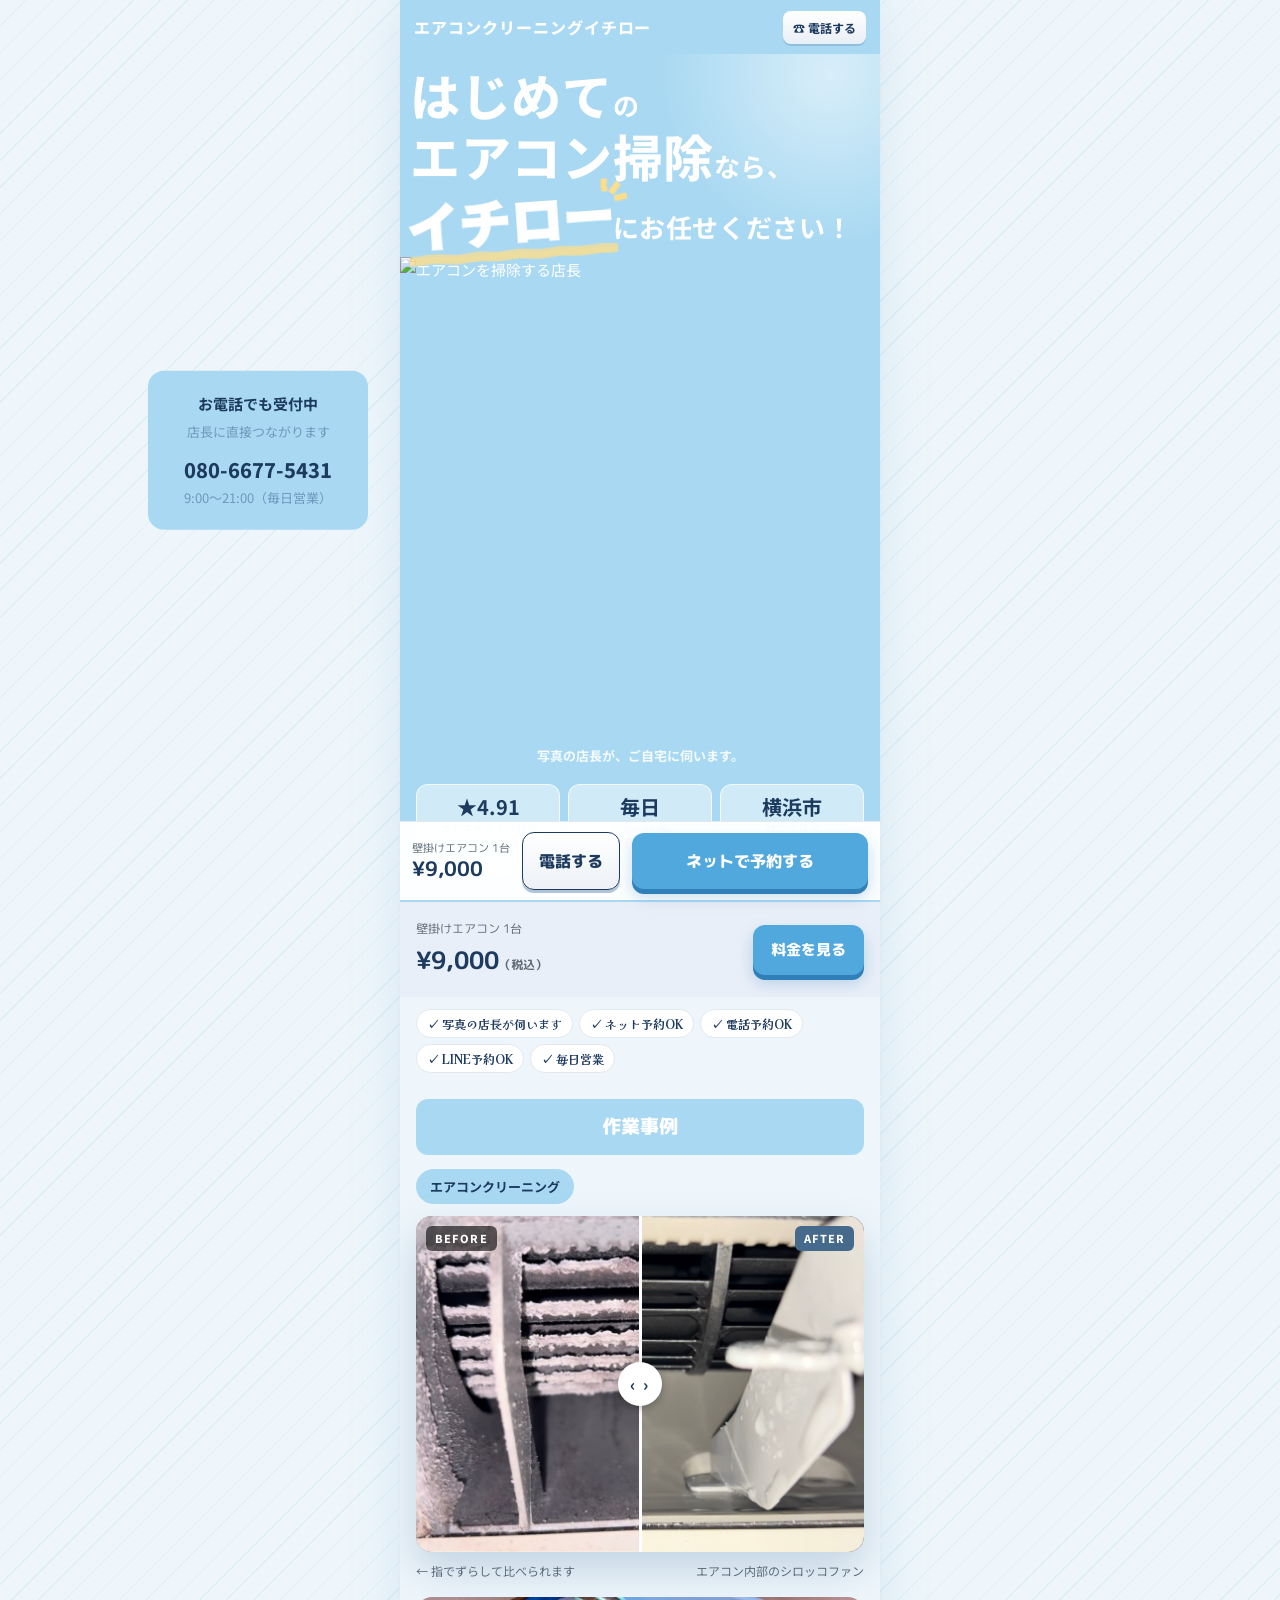
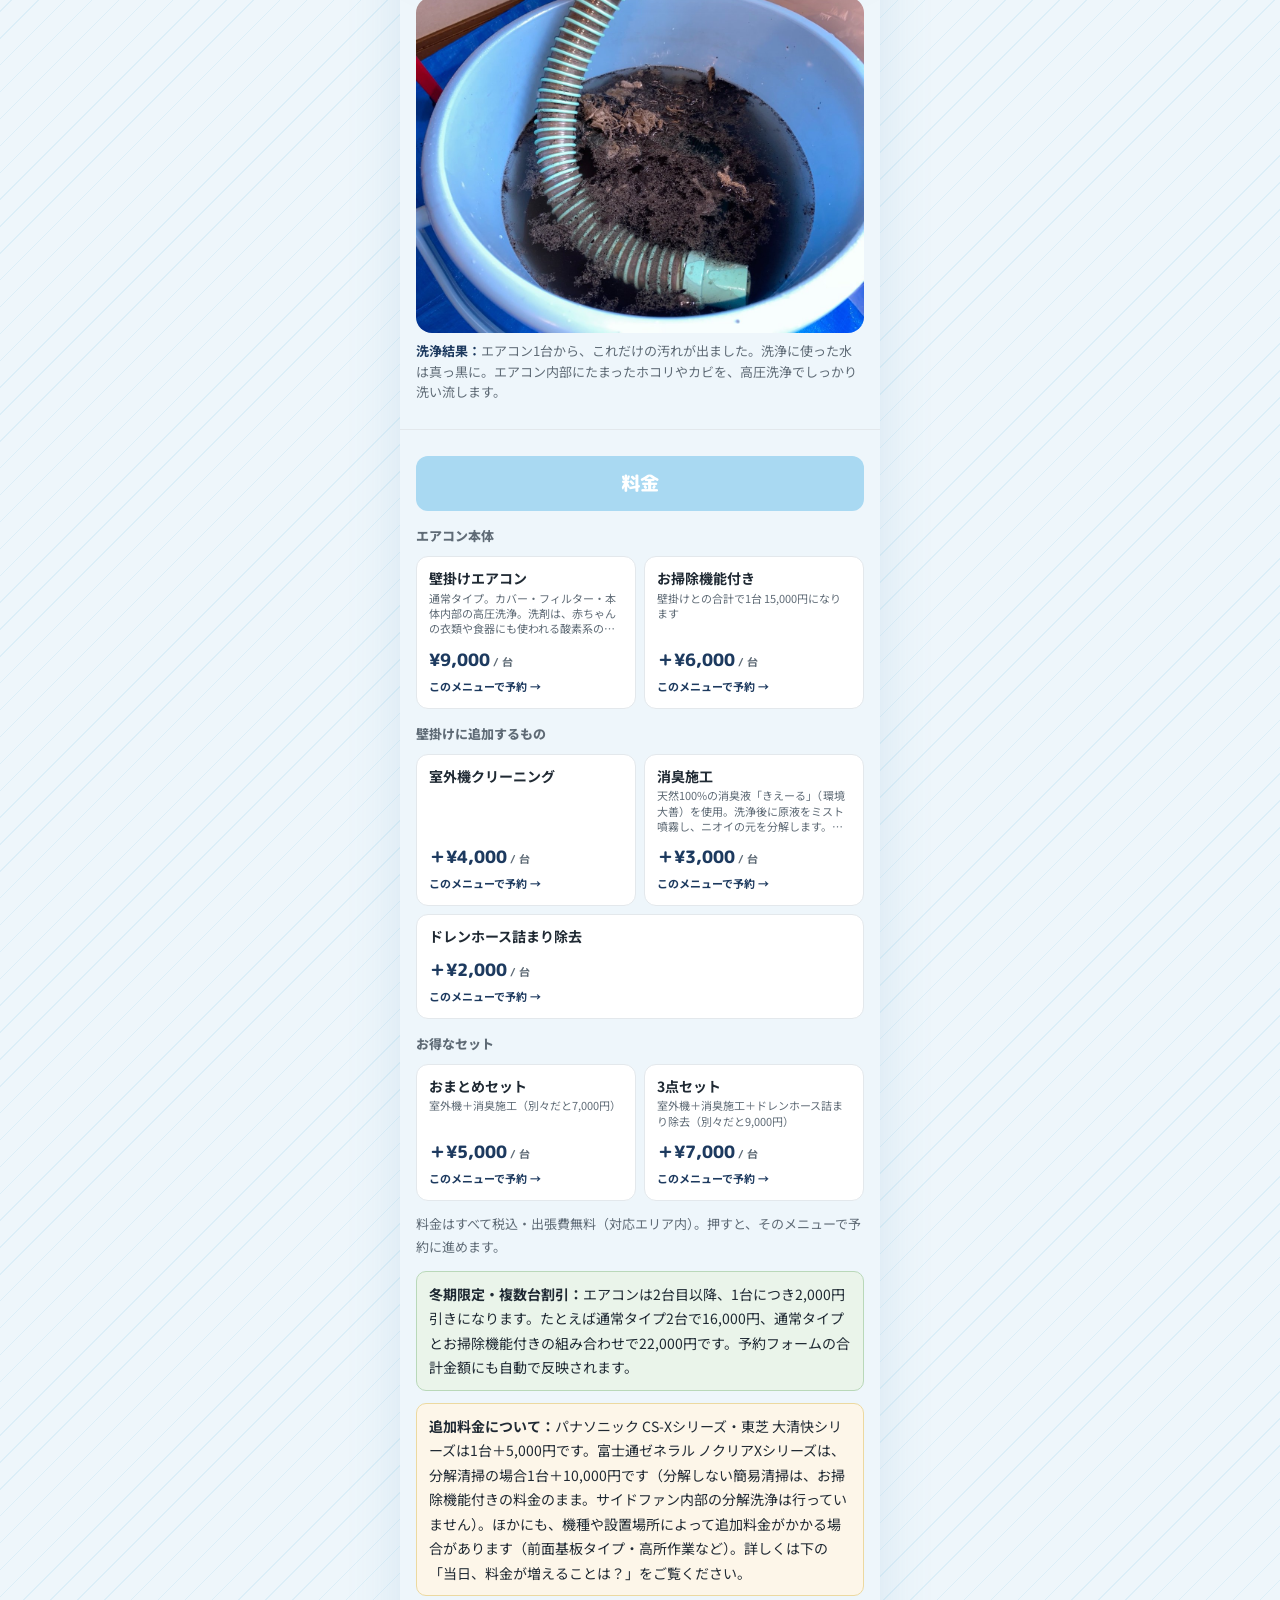
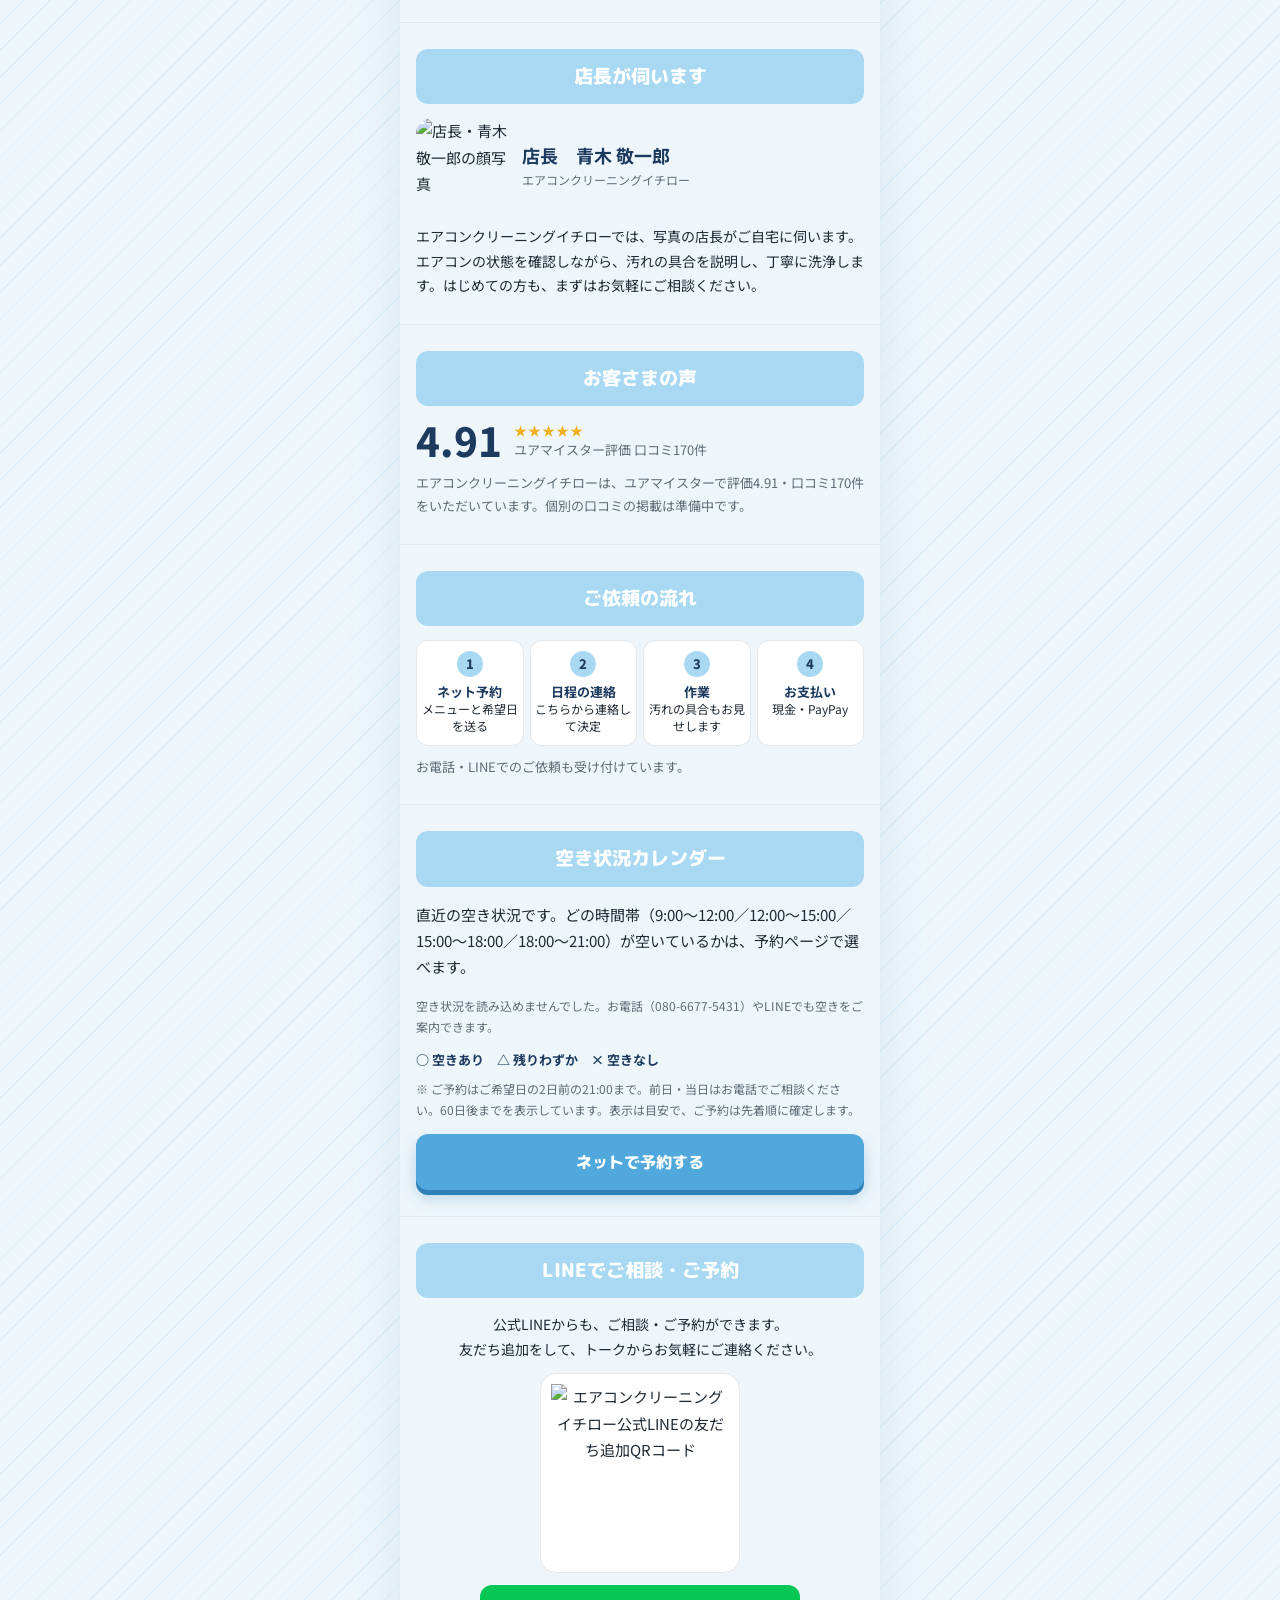
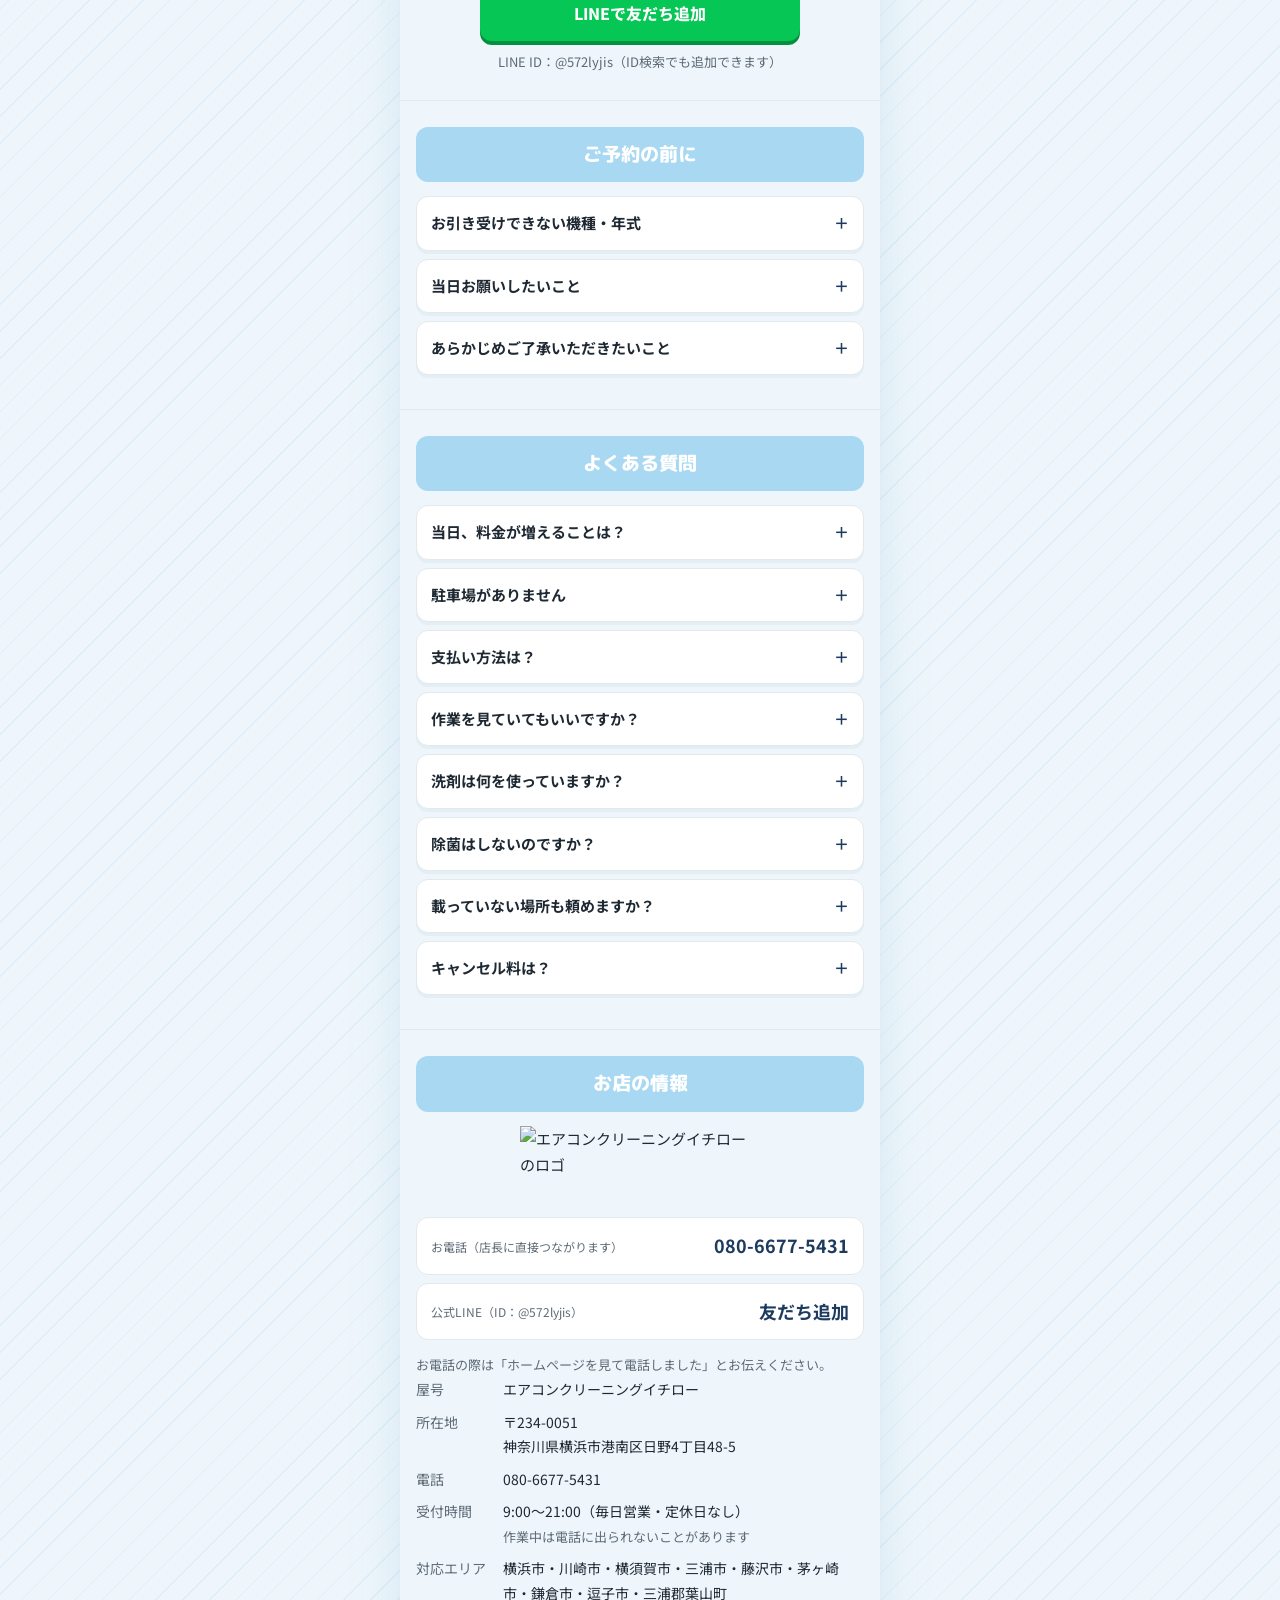
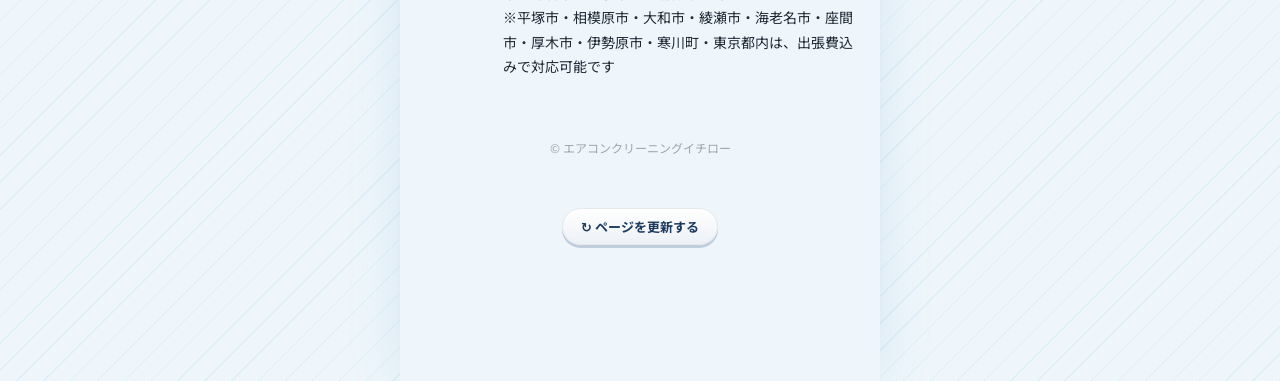
==== commit 35219d7a: "ヒーロー写真の位置を少し下げて見出しとの重なりを解消" ====
--- a/index.html
+++ b/index.html
@@ -37,7 +37,7 @@
 .top{background:var(--sky);color:#fff;padding:10px 16px 26px;position:relative;overflow:hidden}
 .top::before{content:"";position:absolute;width:340px;height:340px;border-radius:50%;background:radial-gradient(circle,rgba(255,255,255,.55),transparent 70%);top:-150px;right:-120px}
 .top .kicker{position:relative;display:inline-block;font-size:12px;font-weight:700;color:#fff;border:1px solid rgba(255,255,255,.75);border-radius:999px;padding:2px 10px;margin:0 0 10px}
-.hero-strip{margin:-34px -16px 6px}
+.hero-strip{margin:6px -16px 6px}
 .hero-strip img{width:100%;height:auto;display:block}
 .hero-strip figcaption{margin-top:8px;padding:0 16px;text-align:center;font-size:13px;font-weight:700;color:rgba(255,255,255,.88)}
 .top h1.title{font-size:32px;line-height:1.22;margin:0 0 10px;font-weight:800}
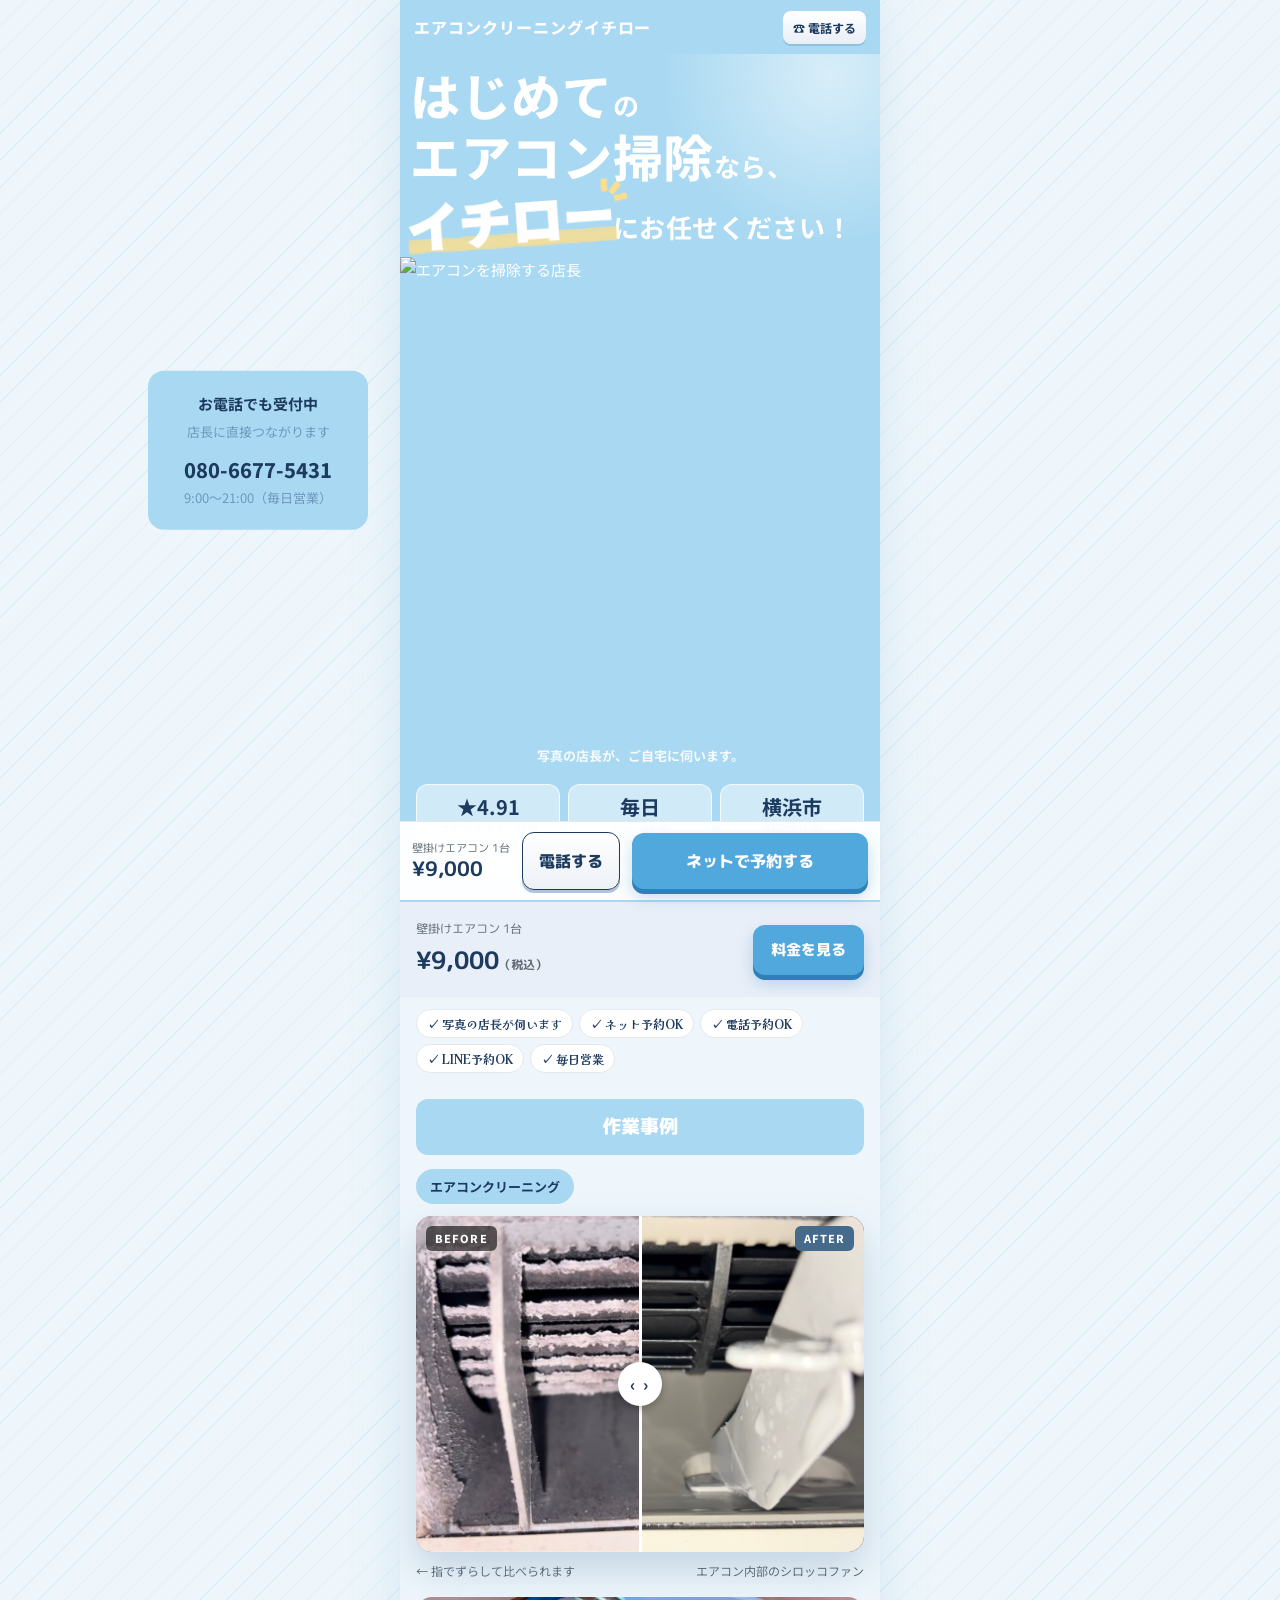
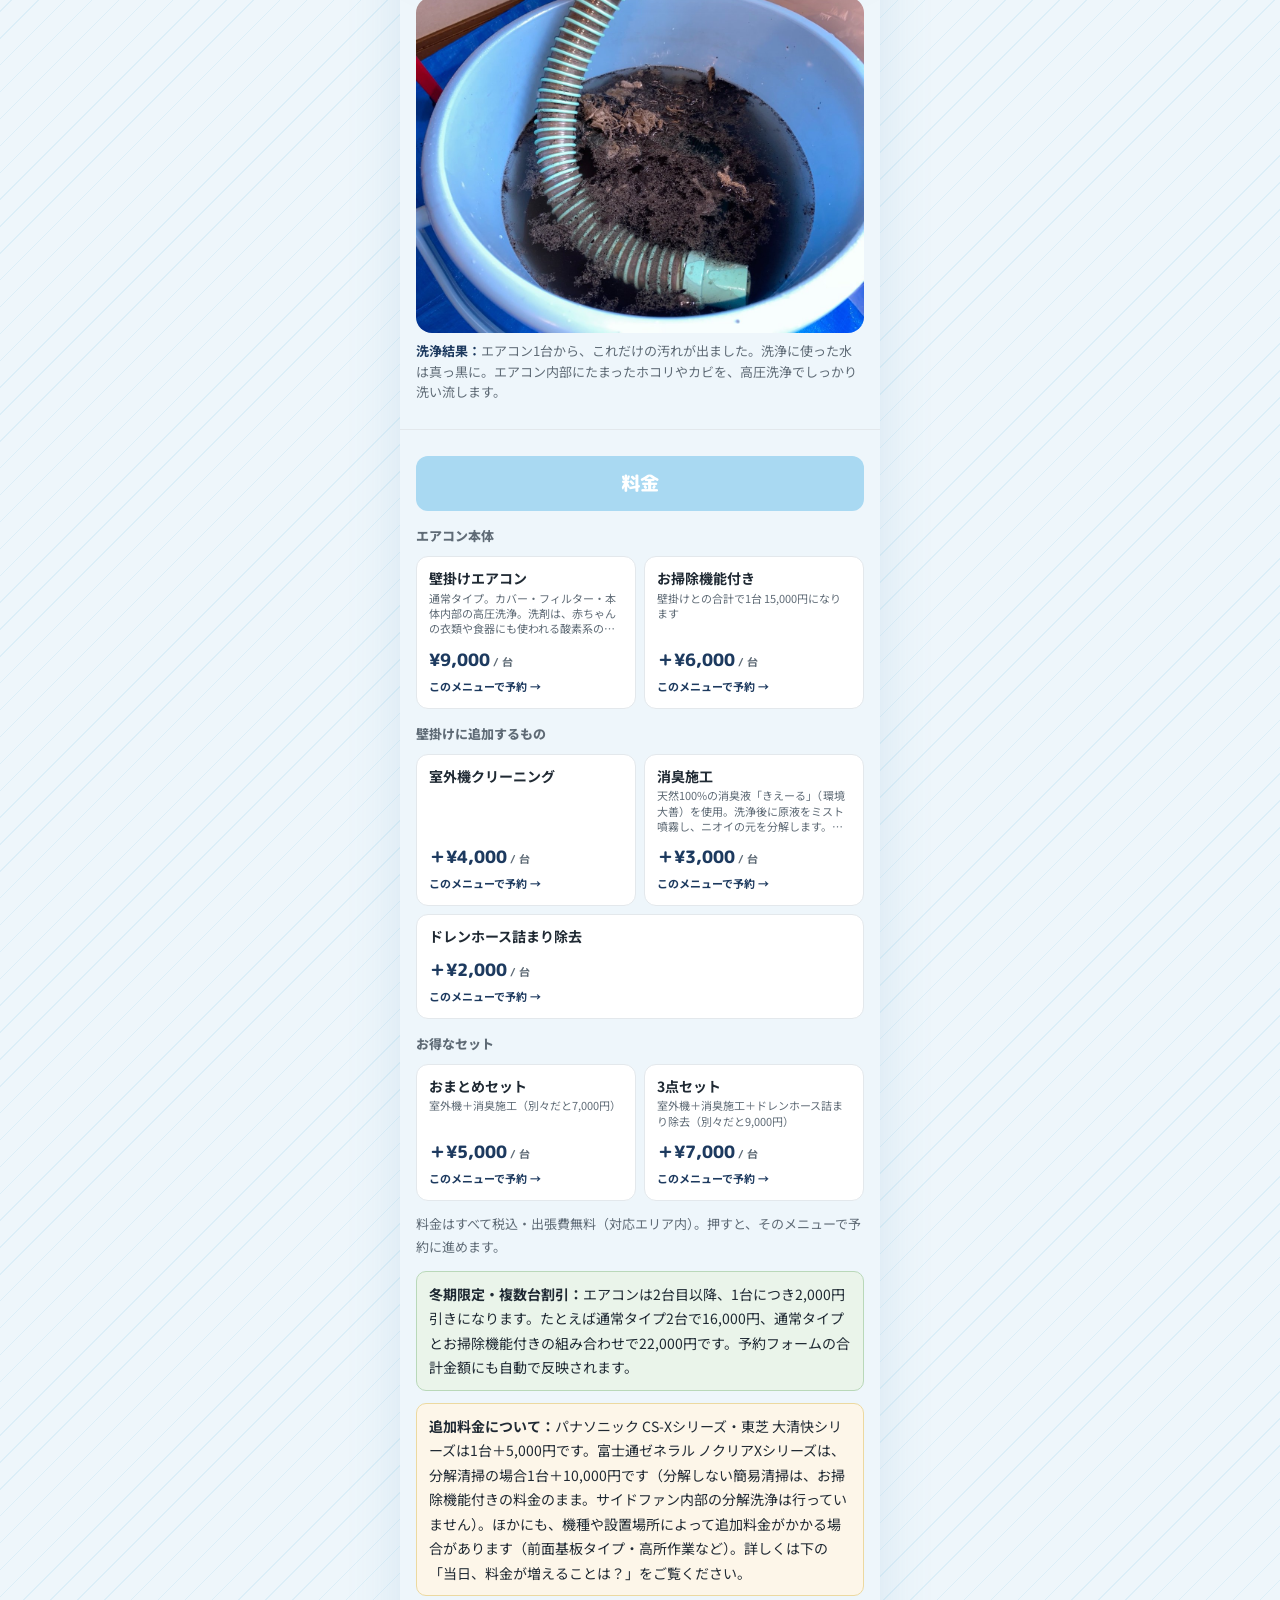
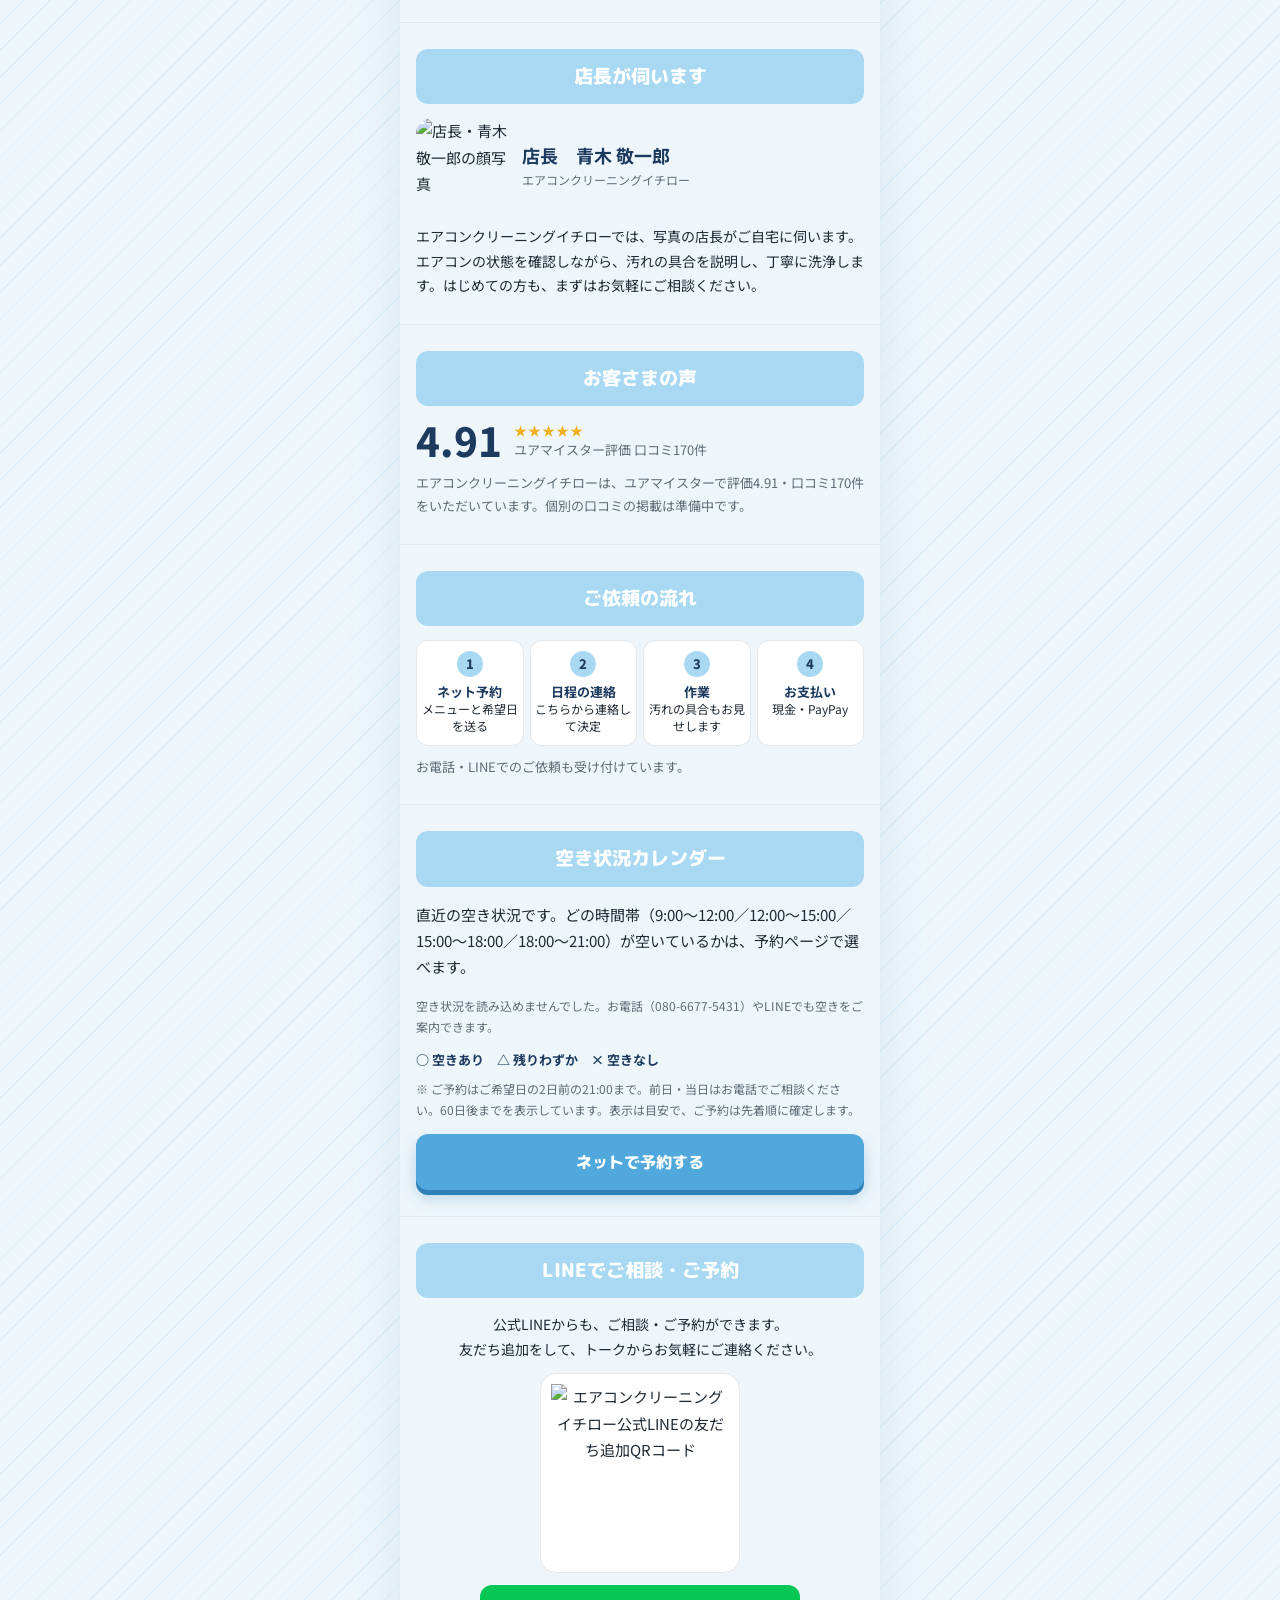
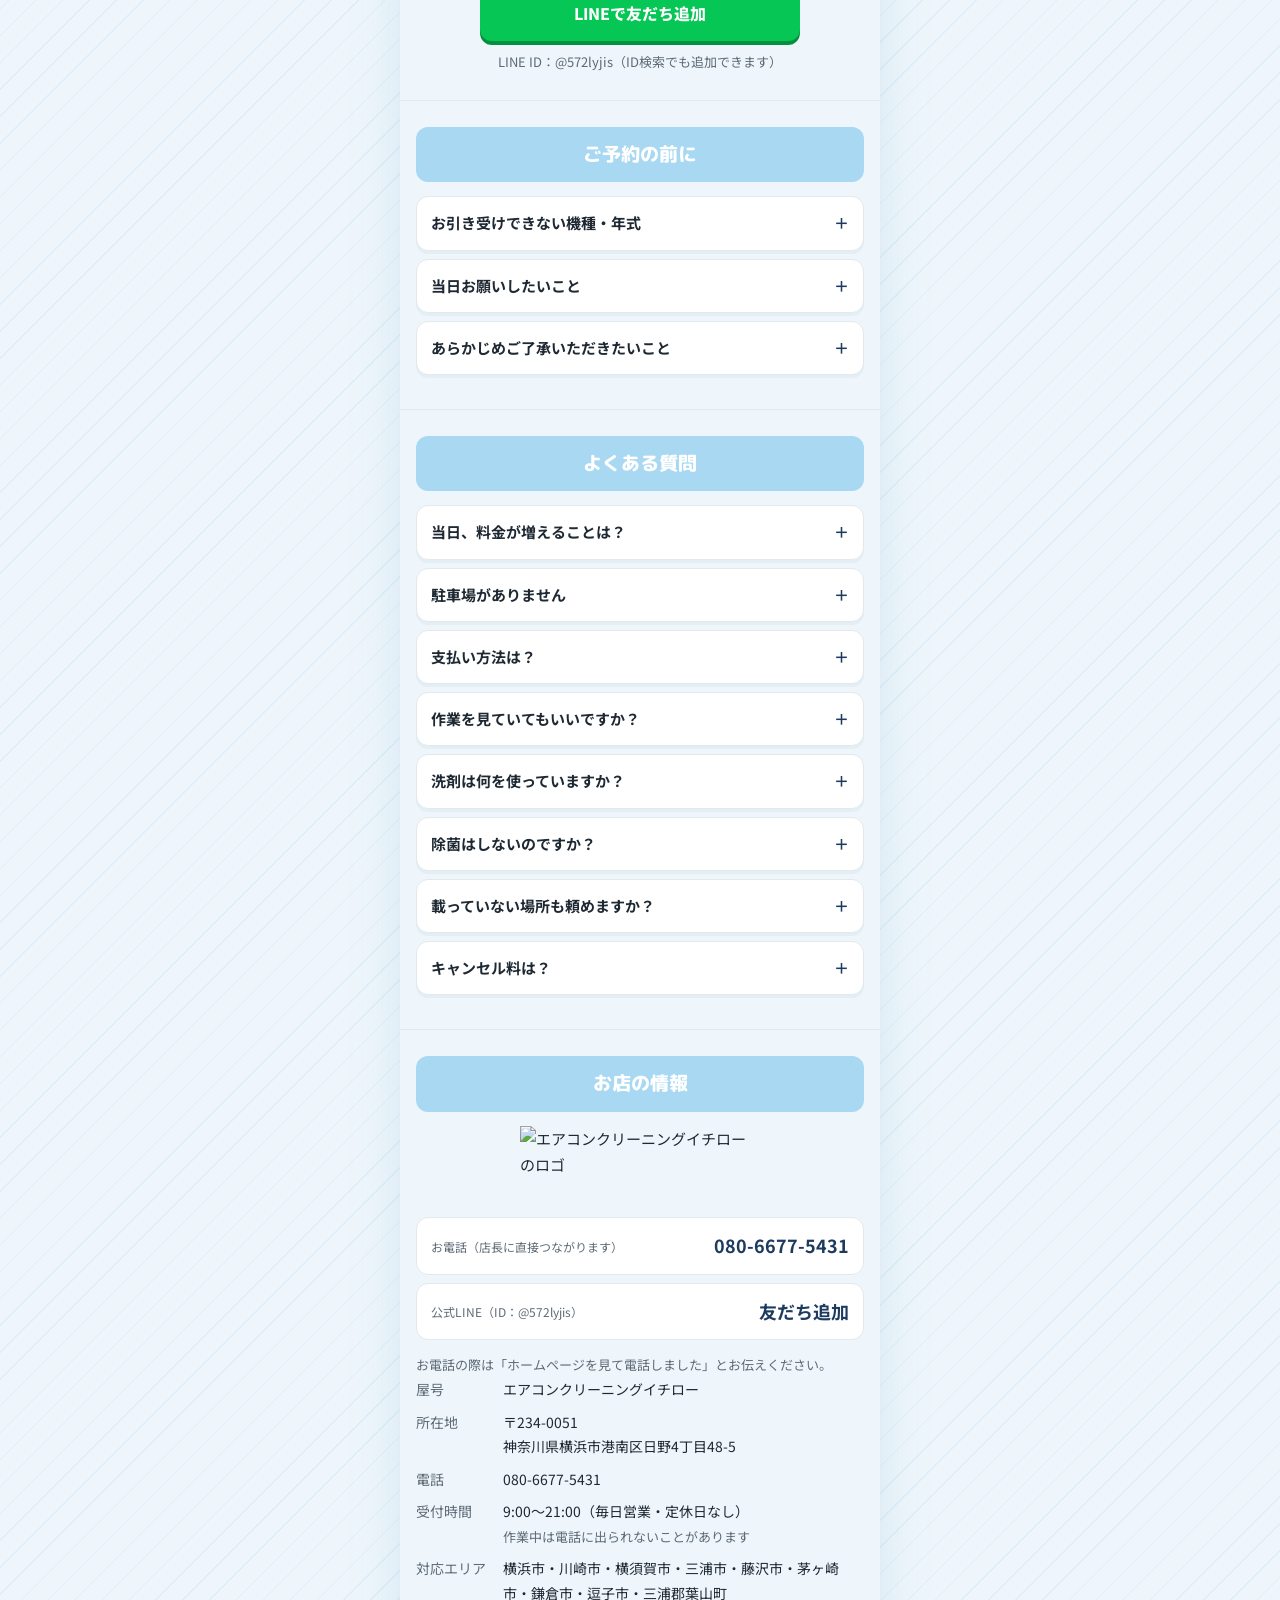
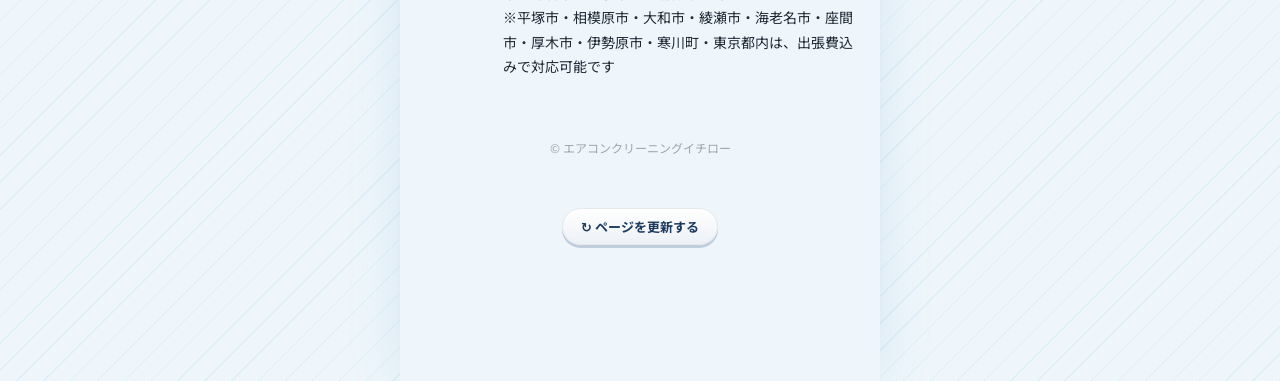
==== commit 0b1fe903: "下線を太く・文字に重ねて文字を上に" ====
--- a/index.html
+++ b/index.html
@@ -56,10 +56,12 @@
 .top h1.title .ln:nth-of-type(3) .big{position:relative;display:inline-block;-webkit-text-stroke:.045em currentColor;animation:ichiroTilt .45s ease-out 1.15s both}
 .top h1.title .ln:nth-of-type(3) .big .rays{position:absolute;top:-.36em;right:-.44em;width:.9em;height:.9em;pointer-events:none;transform-origin:30% 82%;animation:raysPop .38s cubic-bezier(.34,1.56,.64,1) 1.38s both}
 @keyframes ulineWipe{from{clip-path:inset(-30% 100% -30% 0)}to{clip-path:inset(-30% 0% -30% 0)}}
-.top h1.title .ln:nth-of-type(3) .big .uline{position:absolute;left:0;bottom:-.22em;width:100%;height:.26em;overflow:visible;pointer-events:none;animation:ulineWipe .45s ease-out 1.52s both}
+.top h1.title .ln:nth-of-type(3) .big .uline{position:absolute;left:0;bottom:.04em;width:100%;height:.3em;overflow:visible;pointer-events:none;animation:ulineWipe .45s ease-out 1.52s both}
 .top h1.title .ln:nth-of-type(3) .big .uline path{fill:none;stroke:#FFDE8A;stroke-linecap:round;stroke-linejoin:round}
-.top h1.title .ln:nth-of-type(3) .big .uline path.base{stroke-width:11.5;opacity:.8}
-.top h1.title .ln:nth-of-type(3) .big .uline path.core{stroke-width:6.5;opacity:.55}
+.top h1.title .ln:nth-of-type(3) .big .uline path.base{stroke-width:15;opacity:.8}
+.top h1.title .ln:nth-of-type(3) .big .uline path.core{stroke-width:9;opacity:.55}
+.top h1.title .ln:nth-of-type(3) .big .tx{position:relative;z-index:1}
+.top h1.title .ln:nth-of-type(3) .big .uline{z-index:0}
 .top h1.title .ln.sm{font-size:clamp(19px,6vw,27px)}
 .top h1{position:relative;font-size:27px;line-height:1.35;margin:0 0 8px;letter-spacing:.02em}
 .top h1 em{font-style:normal;color:#fff}
@@ -212,7 +214,7 @@
   <div class="ptr" id="ptr"><i></i>更新中…</div>
 
   <section class="top">
-    <h1 class="title"><span class="ln"><span class="big">はじめて</span>の</span><span class="ln"><span class="big">エアコン掃除</span>なら、</span><span class="ln"><span class="big">イチロー<svg class="rays" viewBox="0 0 40 40" fill="none" stroke="#FFDE8A" stroke-width="4.5" stroke-linecap="butt" stroke-linejoin="round" aria-hidden="true"><g stroke-width="7" opacity=".28"><path d="M12 25 L11.4 19.5 L12 14"/><path d="M17.1 26.9 L20.9 22.4 L24.2 18.4"/><path d="M19.9 31.6 L25.5 30.9 L30.7 29.7"/></g><path d="M12 25 L11.4 19.5 L12 14"/><path d="M17.1 26.9 L20.9 22.4 L24.2 18.4"/><path d="M19.9 31.6 L25.5 30.9 L30.7 29.7"/></svg><svg class="uline" viewBox="0 0 120 16" preserveAspectRatio="none" aria-hidden="true"><defs><mask id="ulineDry" maskUnits="userSpaceOnUse" x="0" y="0" width="120" height="16"><path d="M2 8 L118 8" stroke="#fff" stroke-width="15" fill="none" stroke-dasharray="11 3 5 2 13 4 2 6 9 3" stroke-dashoffset="2"/><path d="M2 9.5 L118 9.5" stroke="#fff" stroke-width="10" fill="none" stroke-dasharray="4 7 12 3 6 8 3 5" stroke-dashoffset="6" opacity=".7"/></mask></defs><g mask="url(#ulineDry)"><path class="base" d="M3 8 L15 6.4 L27 9.4 L39 7 L51 9 L63 6.8 L75 9.3 L87 7.3 L99 8.8 L111 7.1 L117 8"/><path class="core" d="M4 8.8 L20 7.6 L36 9.6 L54 7.9 L72 9.8 L90 8.1 L106 9.3 L116 8.4"/></g></svg></span>にお任せください！</span></h1>
+    <h1 class="title"><span class="ln"><span class="big">はじめて</span>の</span><span class="ln"><span class="big">エアコン掃除</span>なら、</span><span class="ln"><span class="big"><span class="tx">イチロー</span><svg class="rays" viewBox="0 0 40 40" fill="none" stroke="#FFDE8A" stroke-width="4.5" stroke-linecap="butt" stroke-linejoin="round" aria-hidden="true"><g stroke-width="7" opacity=".28"><path d="M12 25 L11.4 19.5 L12 14"/><path d="M17.1 26.9 L20.9 22.4 L24.2 18.4"/><path d="M19.9 31.6 L25.5 30.9 L30.7 29.7"/></g><path d="M12 25 L11.4 19.5 L12 14"/><path d="M17.1 26.9 L20.9 22.4 L24.2 18.4"/><path d="M19.9 31.6 L25.5 30.9 L30.7 29.7"/></svg><svg class="uline" viewBox="0 0 120 16" preserveAspectRatio="none" aria-hidden="true"><defs><mask id="ulineDry" maskUnits="userSpaceOnUse" x="0" y="0" width="120" height="16"><path d="M2 8 L118 8" stroke="#fff" stroke-width="15" fill="none" stroke-dasharray="11 3 5 2 13 4 2 6 9 3" stroke-dashoffset="2"/><path d="M2 9.5 L118 9.5" stroke="#fff" stroke-width="10" fill="none" stroke-dasharray="4 7 12 3 6 8 3 5" stroke-dashoffset="6" opacity=".7"/></mask></defs><g mask="url(#ulineDry)"><path class="base" d="M3 8 L15 6.4 L27 9.4 L39 7 L51 9 L63 6.8 L75 9.3 L87 7.3 L99 8.8 L111 7.1 L117 8"/><path class="core" d="M4 8.8 L20 7.6 L36 9.6 L54 7.9 L72 9.8 L90 8.1 L106 9.3 L116 8.4"/></g></svg></span>にお任せください！</span></h1>
     <figure class="hero-strip"><img src="https://lh3.googleusercontent.com/d/1N4D0VC3nIimNA-v6dkDGwYpSyWuJBAUe" alt="エアコンを掃除する店長" width="2400" height="2400"><figcaption>写真の店長が、ご自宅に伺います。</figcaption></figure>
     <div class="stats">
       <div><b>★4.91</b>ユアマイスター評価<br>口コミ170件</div>
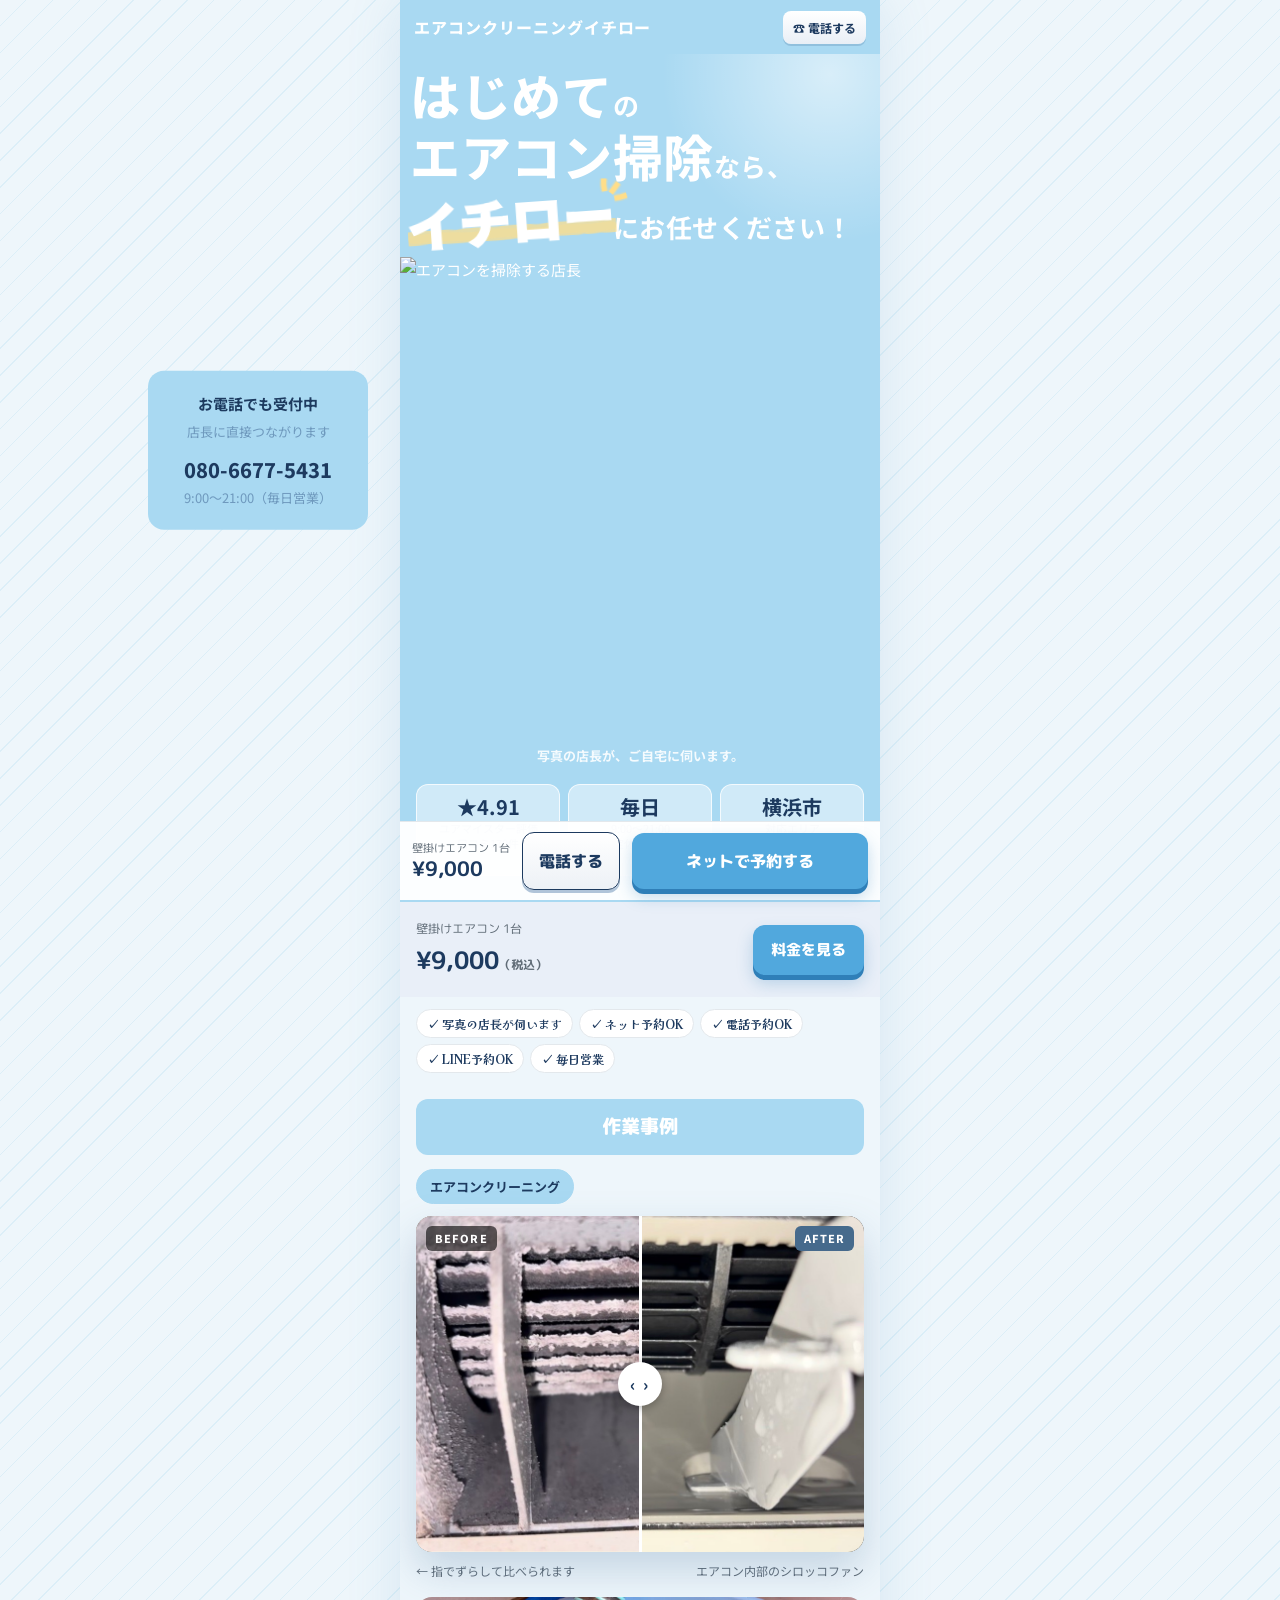
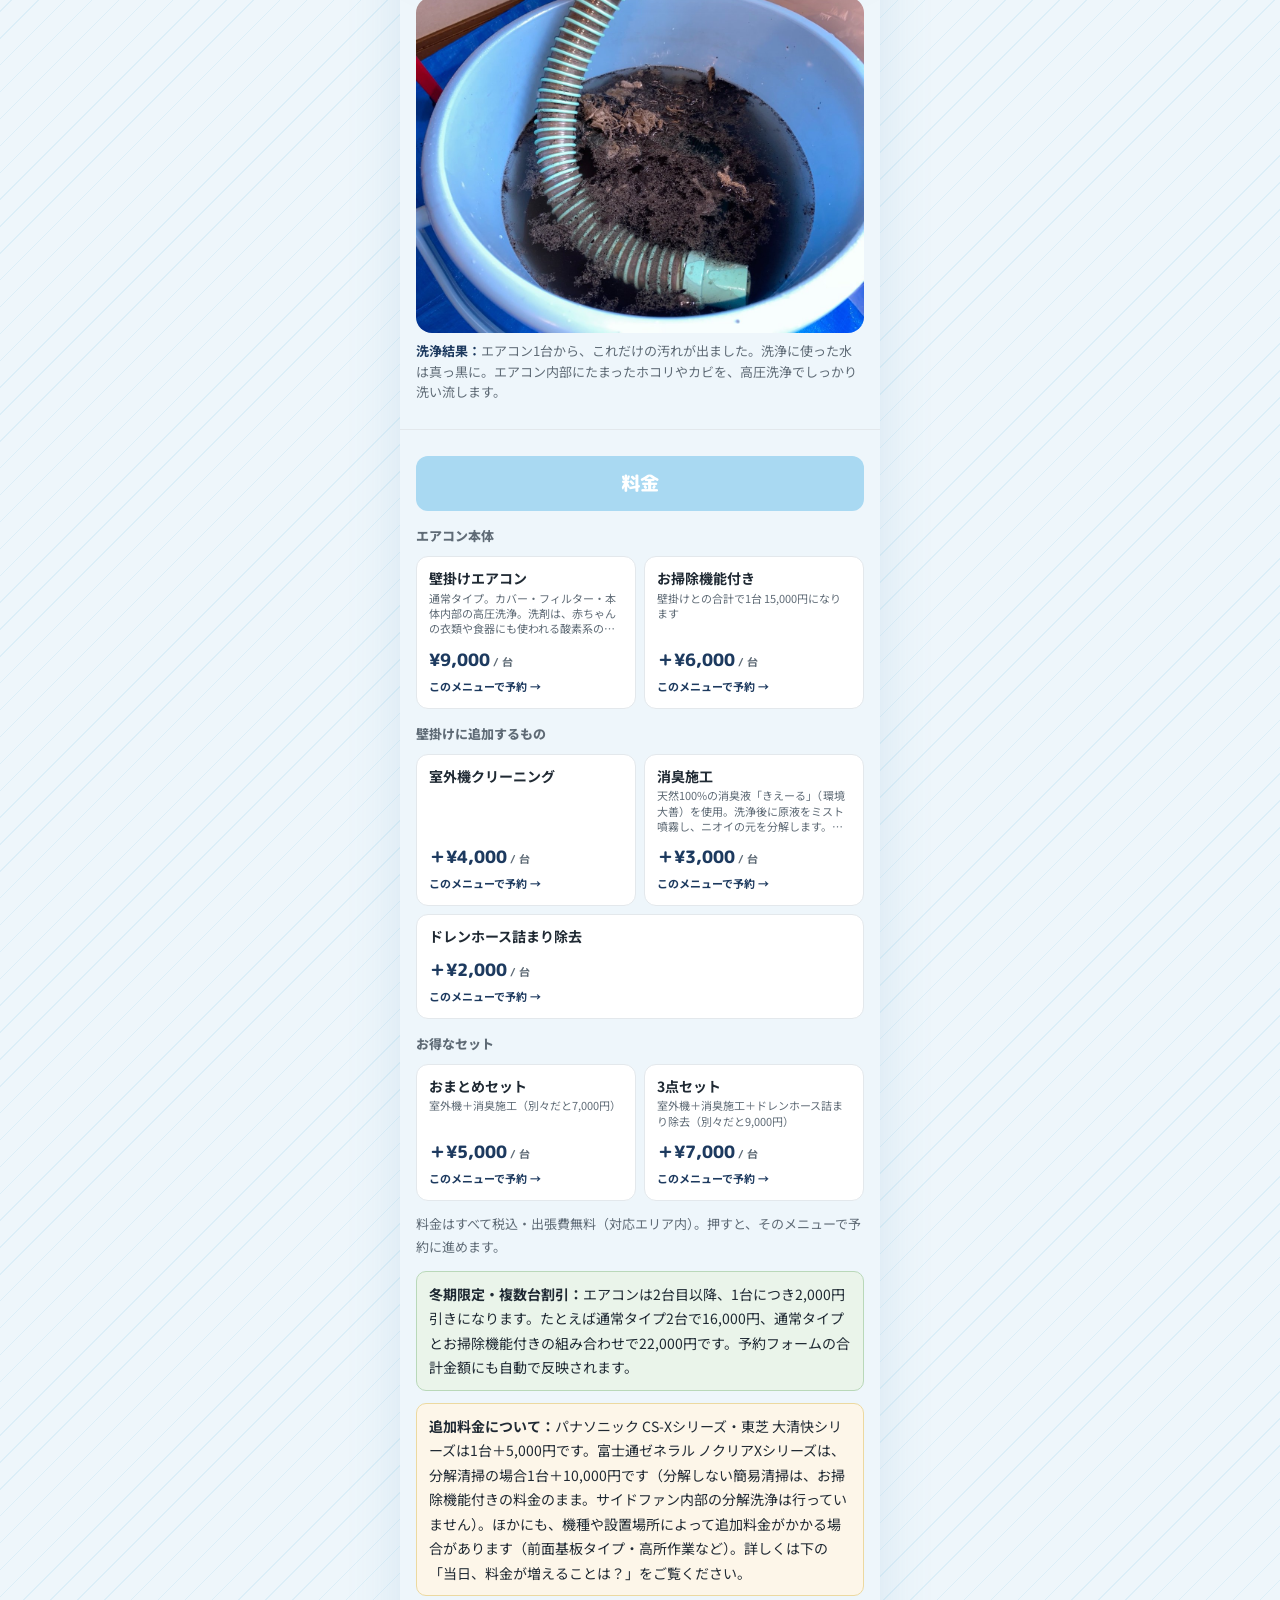
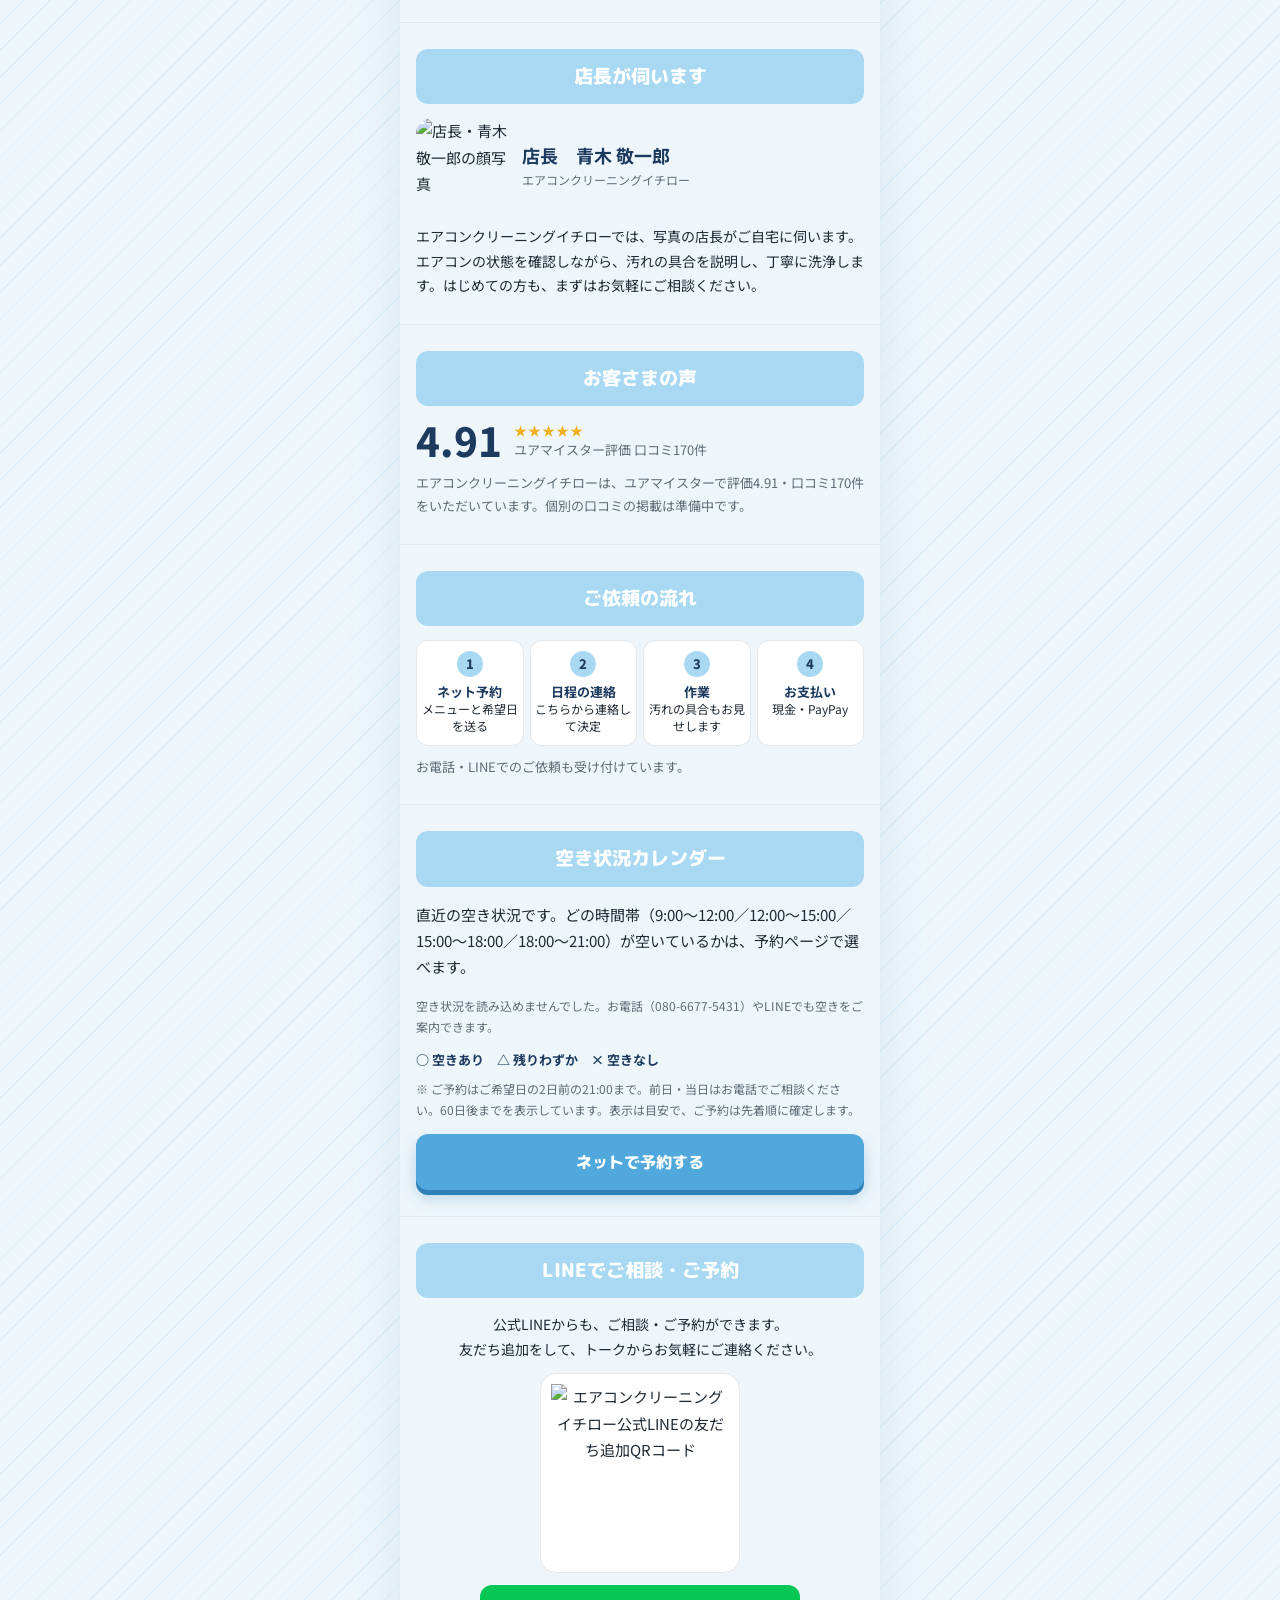
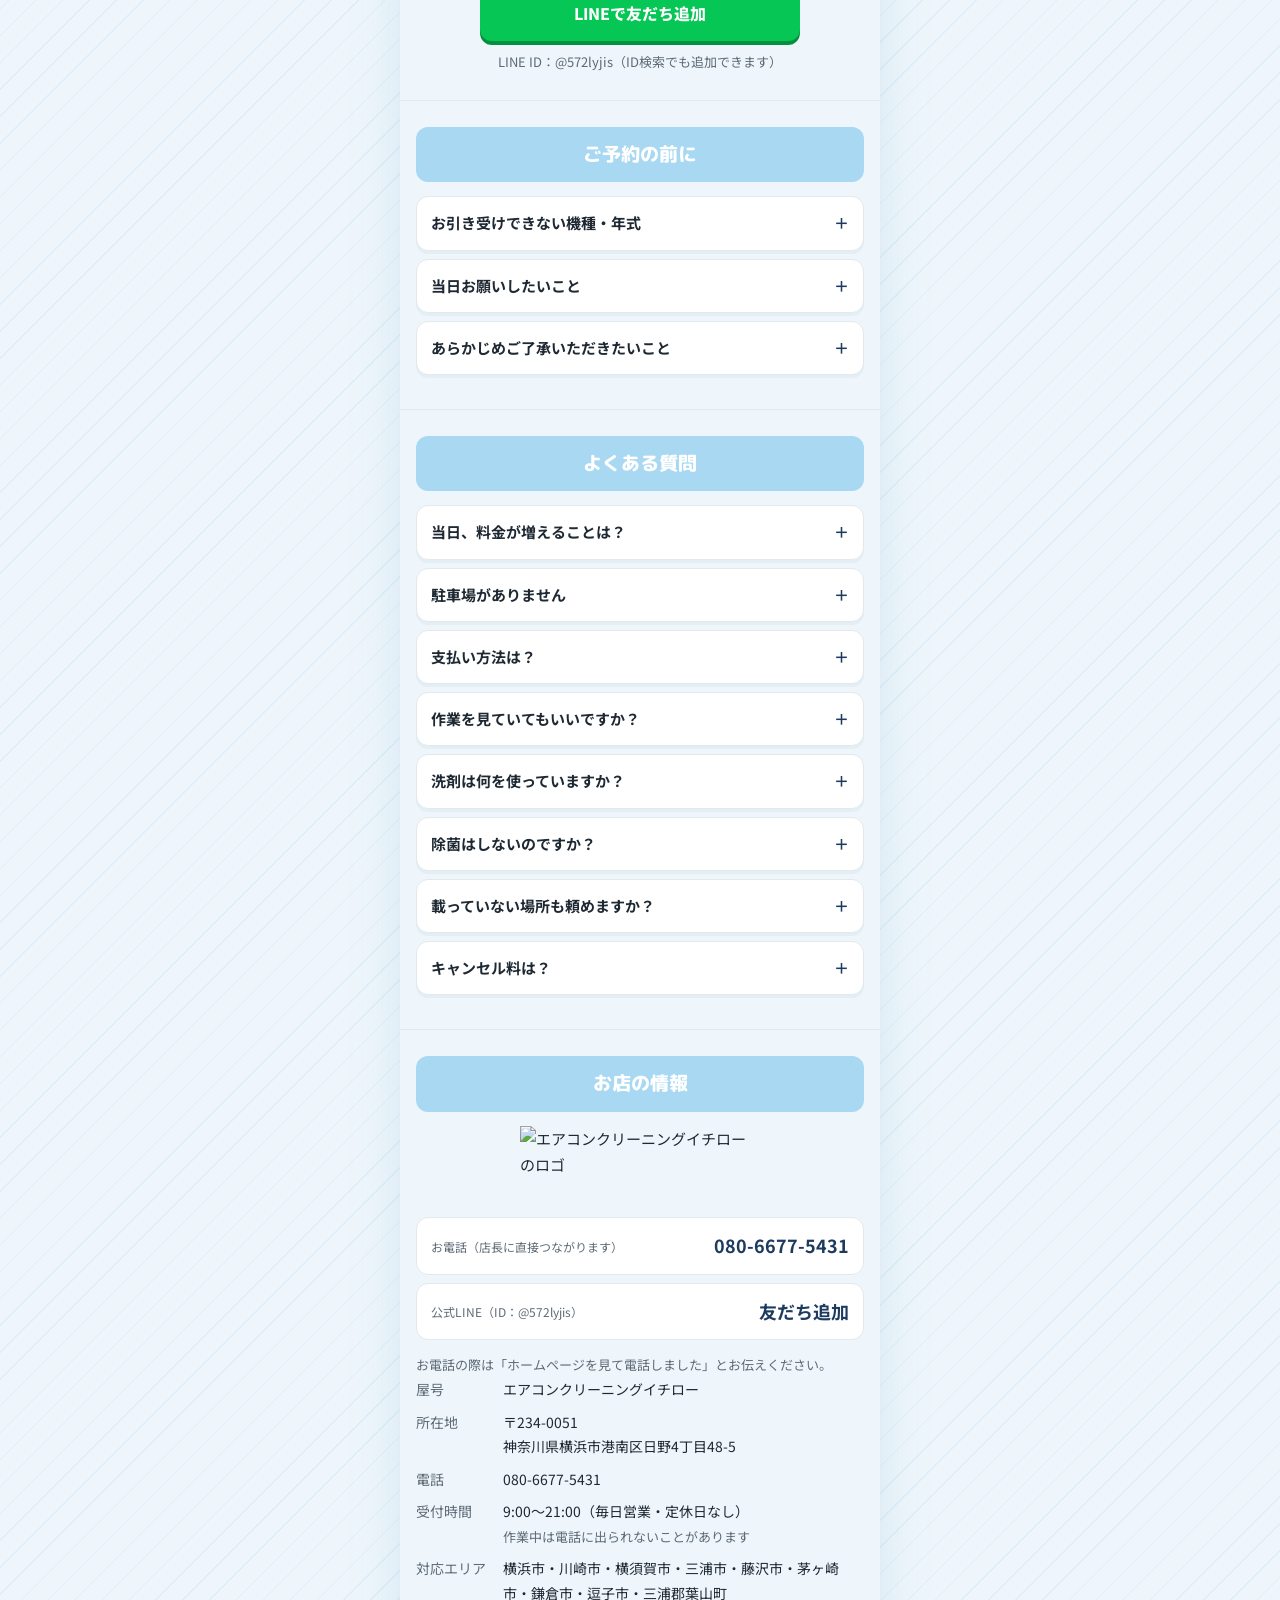
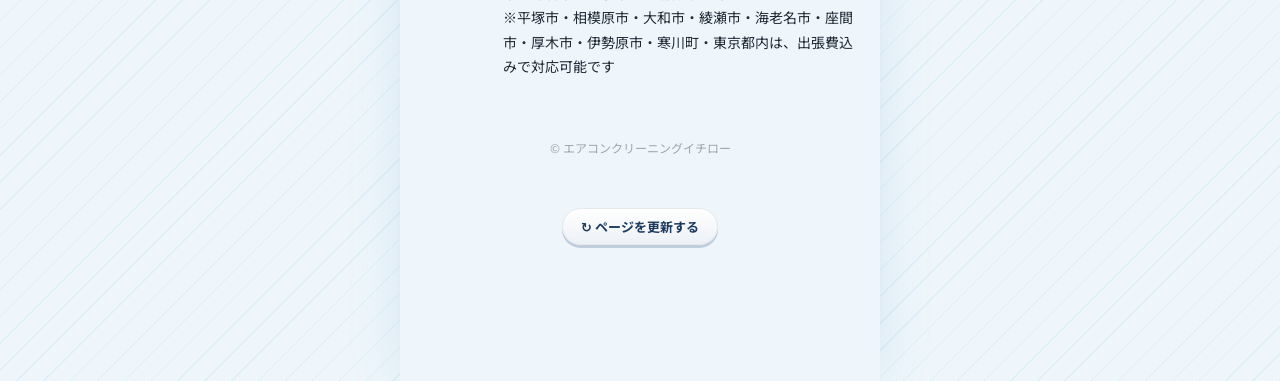
==== commit 5f4e8c68: "下線をさらに上へ（文字への重なりを確保）" ====
--- a/index.html
+++ b/index.html
@@ -56,7 +56,7 @@
 .top h1.title .ln:nth-of-type(3) .big{position:relative;display:inline-block;-webkit-text-stroke:.045em currentColor;animation:ichiroTilt .45s ease-out 1.15s both}
 .top h1.title .ln:nth-of-type(3) .big .rays{position:absolute;top:-.36em;right:-.44em;width:.9em;height:.9em;pointer-events:none;transform-origin:30% 82%;animation:raysPop .38s cubic-bezier(.34,1.56,.64,1) 1.38s both}
 @keyframes ulineWipe{from{clip-path:inset(-30% 100% -30% 0)}to{clip-path:inset(-30% 0% -30% 0)}}
-.top h1.title .ln:nth-of-type(3) .big .uline{position:absolute;left:0;bottom:.04em;width:100%;height:.3em;overflow:visible;pointer-events:none;animation:ulineWipe .45s ease-out 1.52s both}
+.top h1.title .ln:nth-of-type(3) .big .uline{position:absolute;left:0;bottom:.2em;width:100%;height:.3em;overflow:visible;pointer-events:none;animation:ulineWipe .45s ease-out 1.52s both}
 .top h1.title .ln:nth-of-type(3) .big .uline path{fill:none;stroke:#FFDE8A;stroke-linecap:round;stroke-linejoin:round}
 .top h1.title .ln:nth-of-type(3) .big .uline path.base{stroke-width:15;opacity:.8}
 .top h1.title .ln:nth-of-type(3) .big .uline path.core{stroke-width:9;opacity:.55}
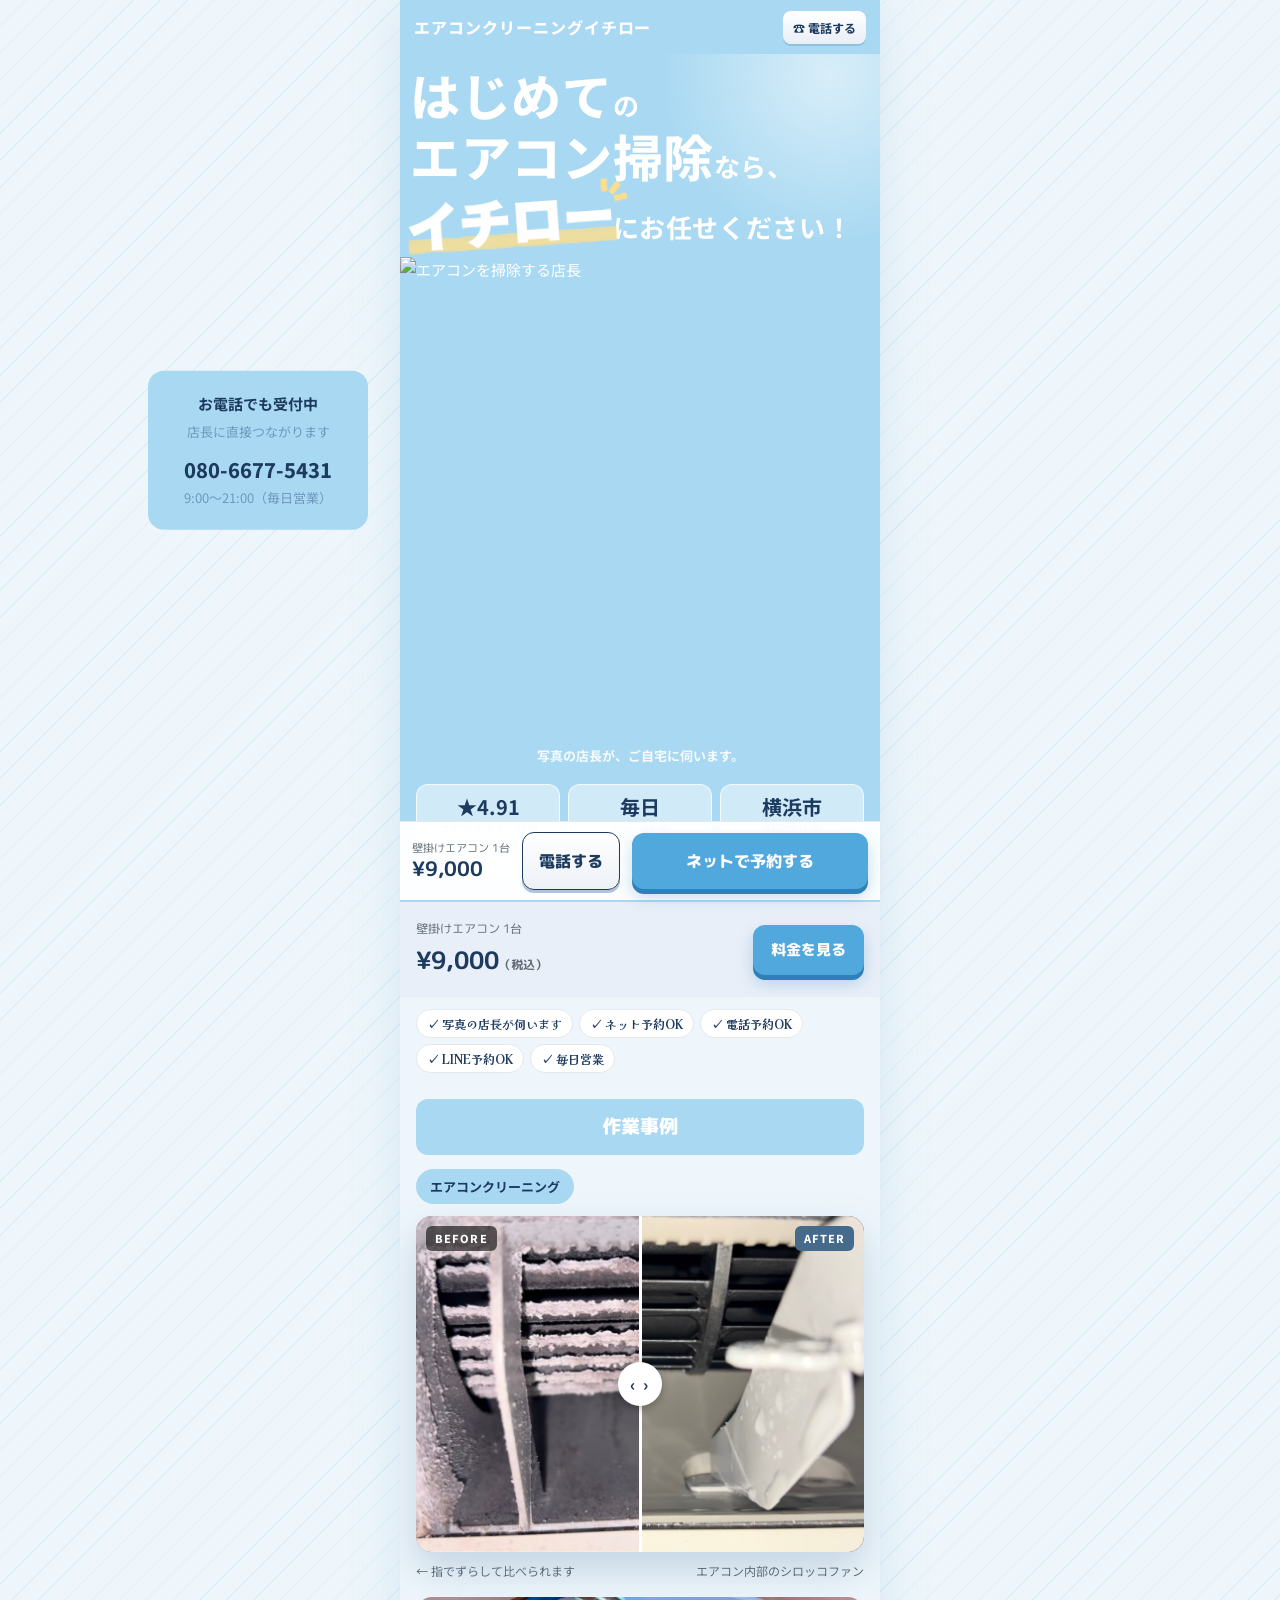
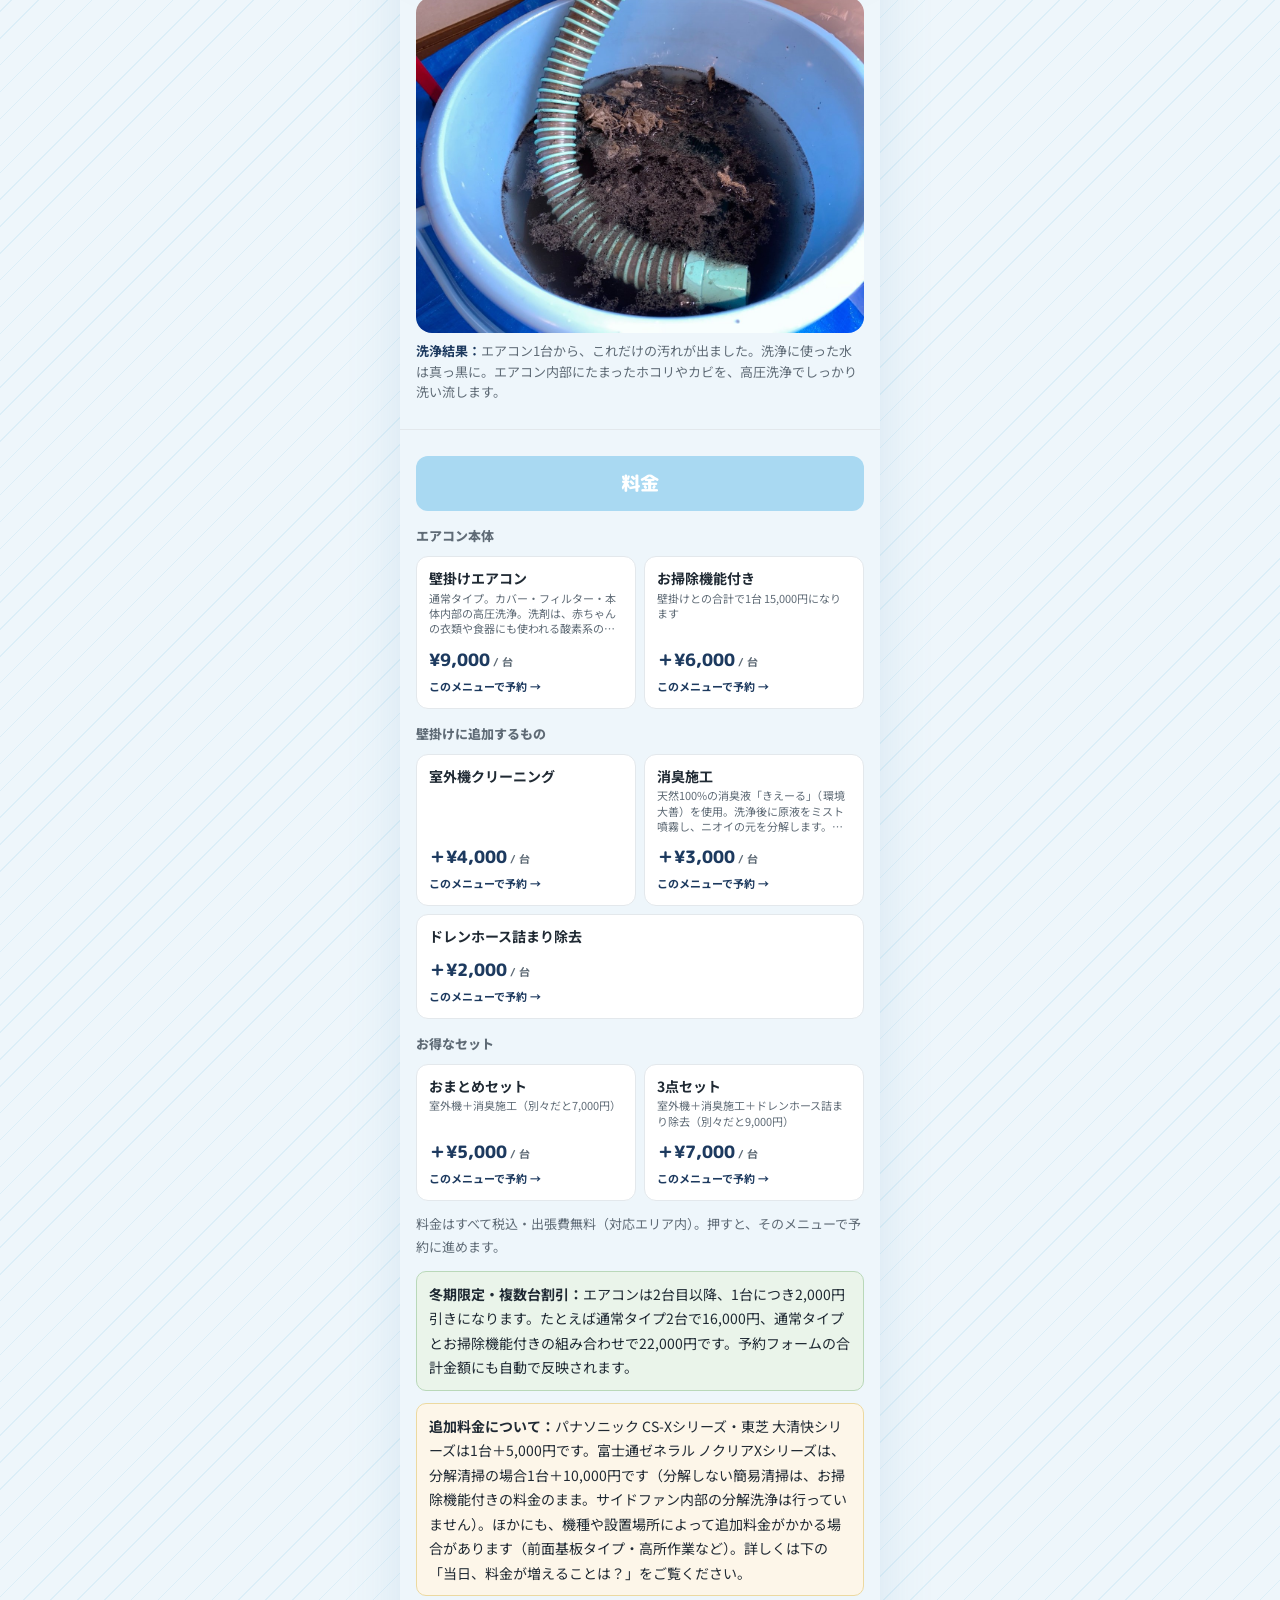
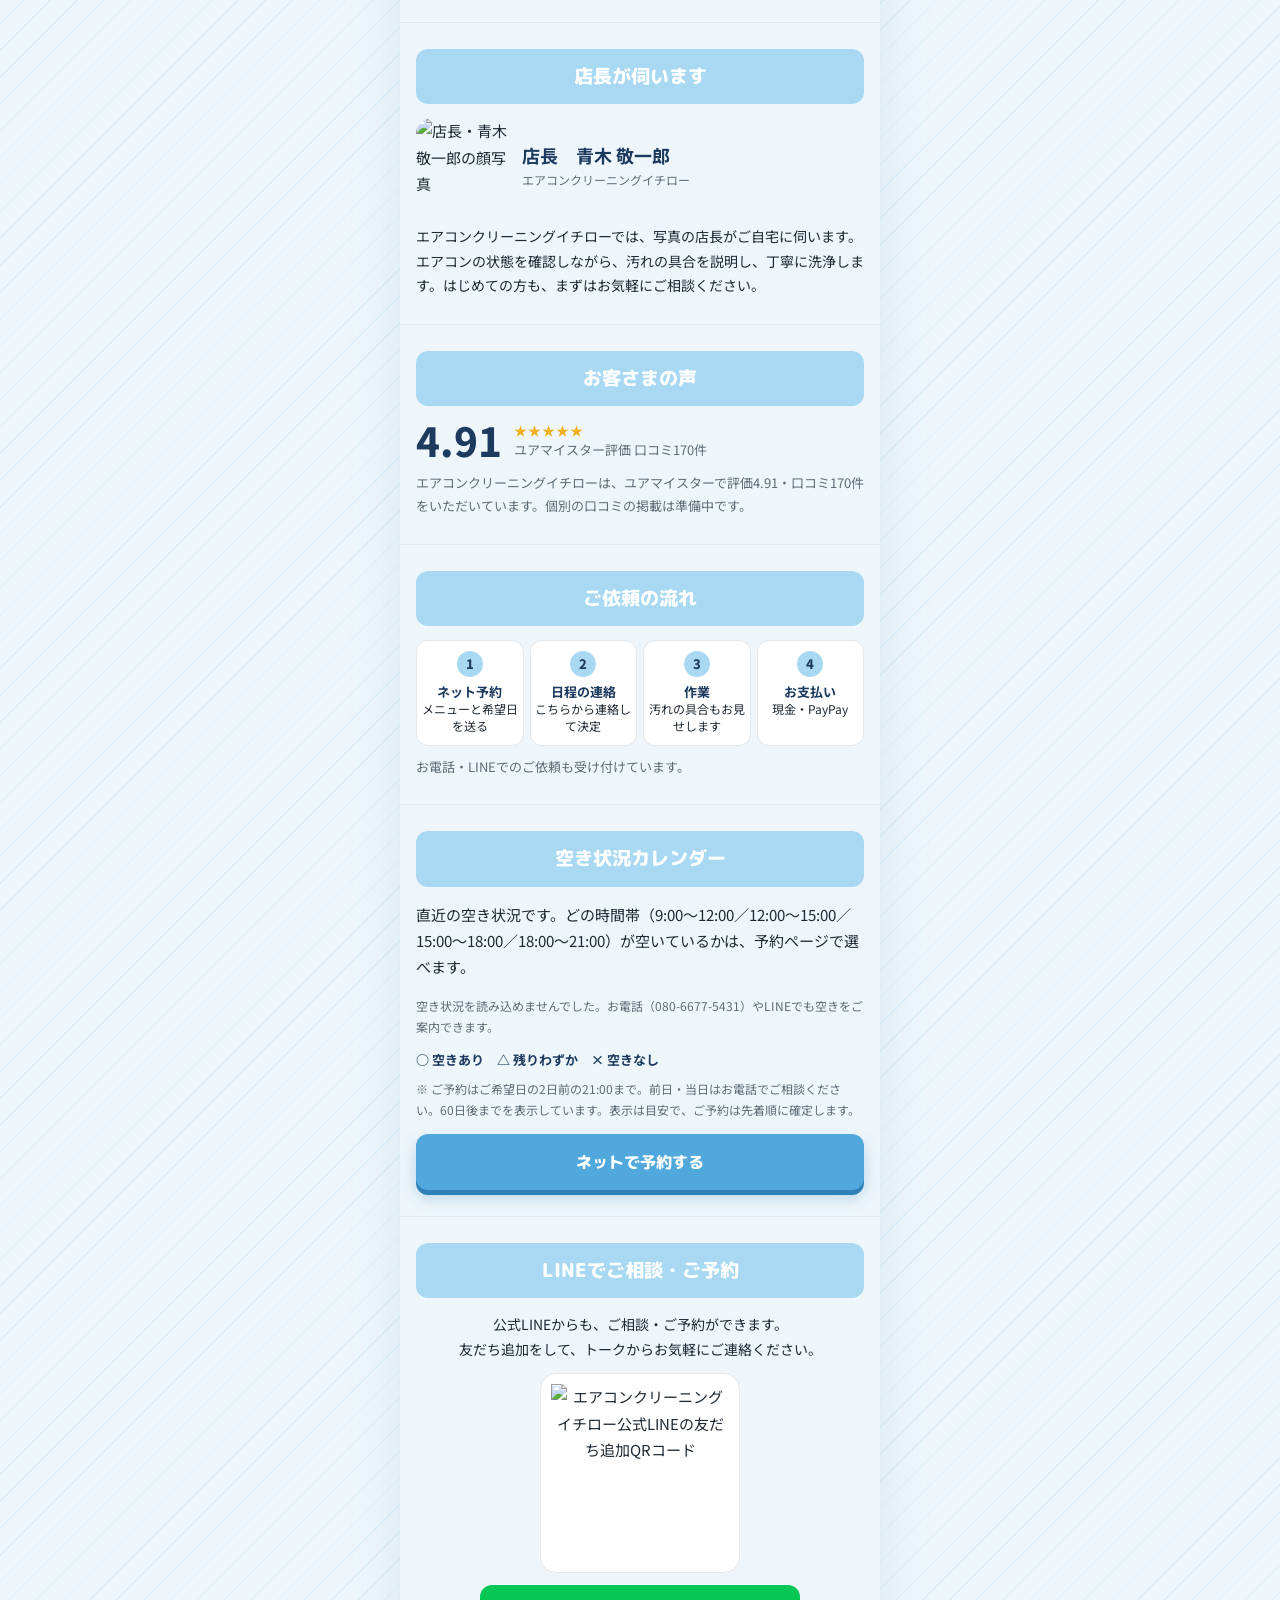
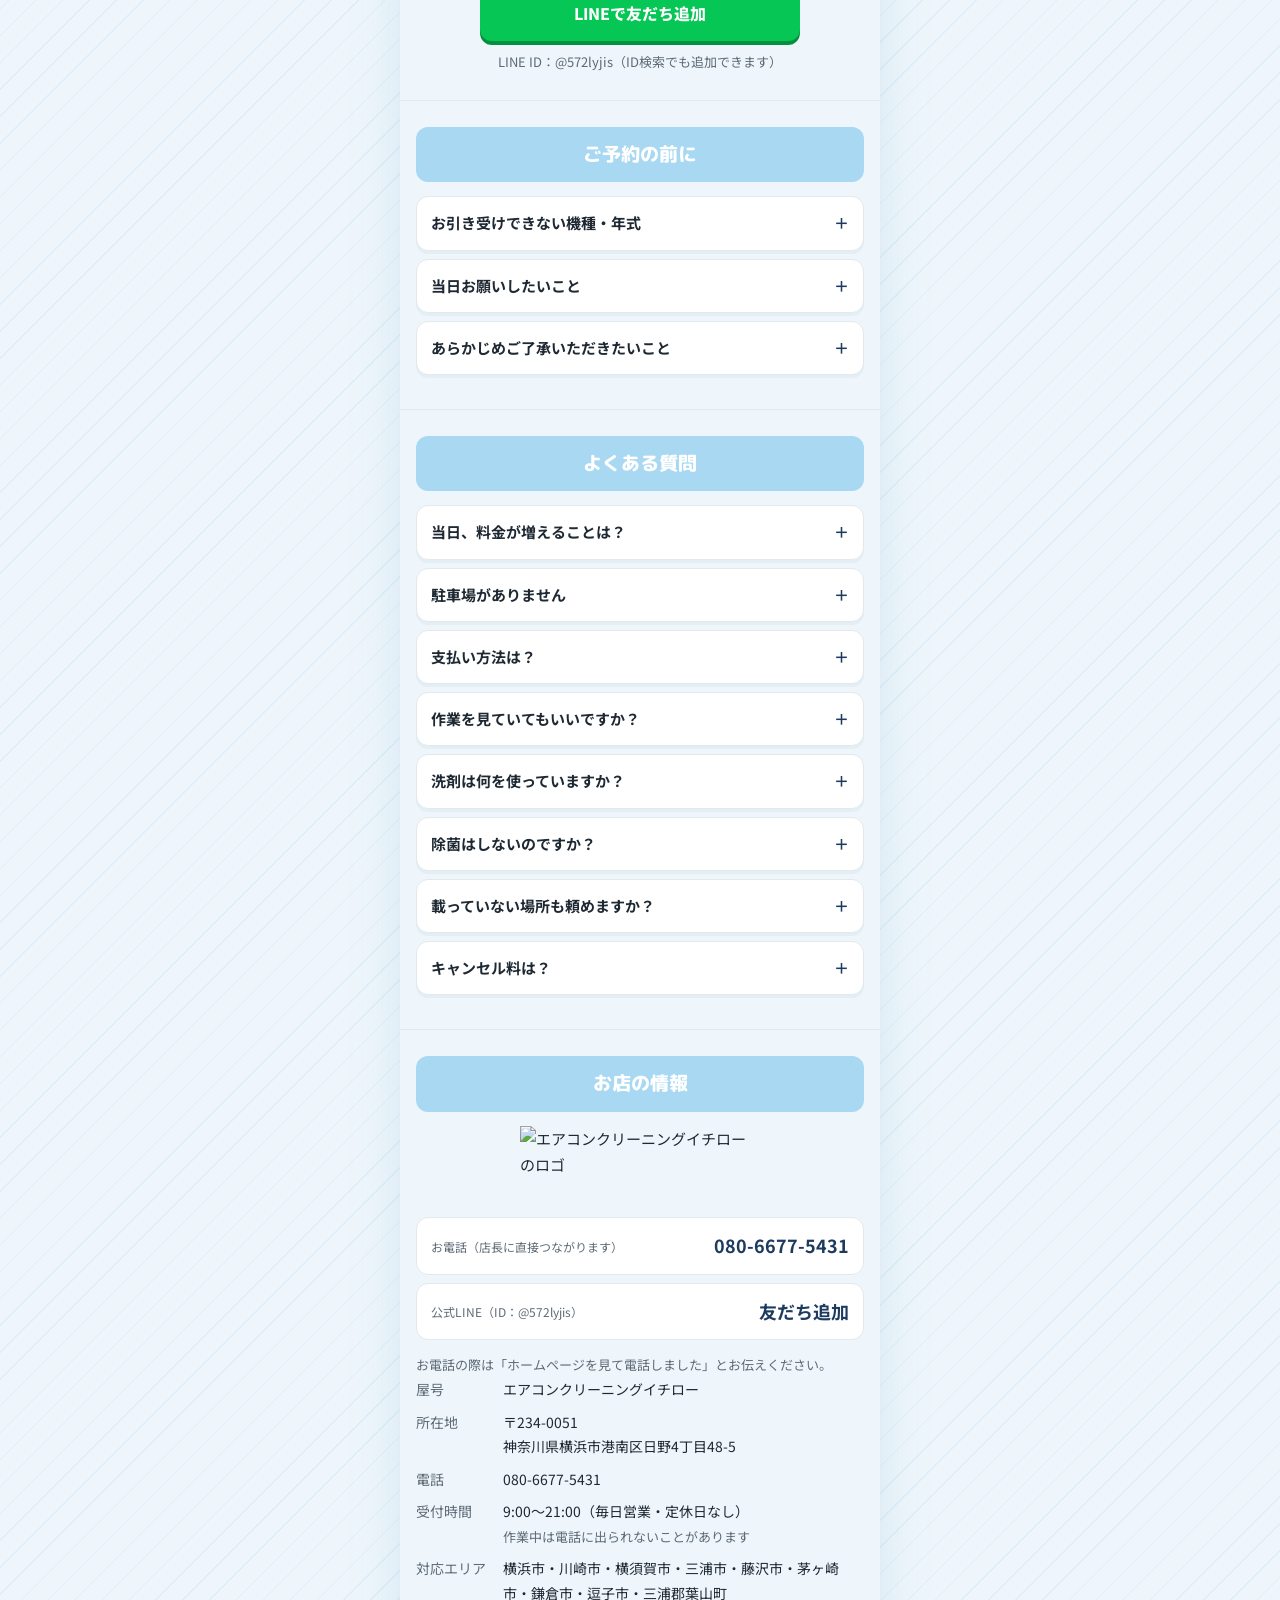
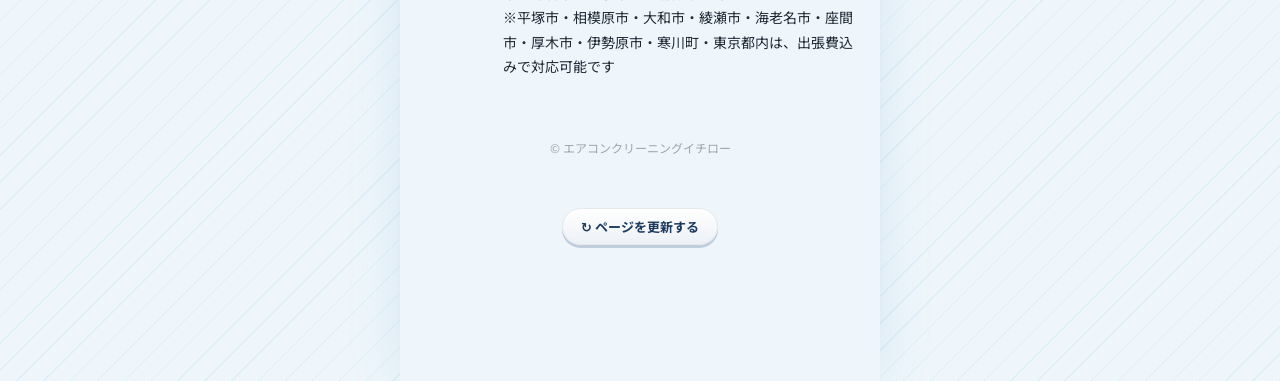
==== commit 457b86ed: "下線位置をプレビュー承認値（bottom .04em）に戻す" ====
--- a/index.html
+++ b/index.html
@@ -56,7 +56,7 @@
 .top h1.title .ln:nth-of-type(3) .big{position:relative;display:inline-block;-webkit-text-stroke:.045em currentColor;animation:ichiroTilt .45s ease-out 1.15s both}
 .top h1.title .ln:nth-of-type(3) .big .rays{position:absolute;top:-.36em;right:-.44em;width:.9em;height:.9em;pointer-events:none;transform-origin:30% 82%;animation:raysPop .38s cubic-bezier(.34,1.56,.64,1) 1.38s both}
 @keyframes ulineWipe{from{clip-path:inset(-30% 100% -30% 0)}to{clip-path:inset(-30% 0% -30% 0)}}
-.top h1.title .ln:nth-of-type(3) .big .uline{position:absolute;left:0;bottom:.2em;width:100%;height:.3em;overflow:visible;pointer-events:none;animation:ulineWipe .45s ease-out 1.52s both}
+.top h1.title .ln:nth-of-type(3) .big .uline{position:absolute;left:0;bottom:.04em;width:100%;height:.3em;overflow:visible;pointer-events:none;animation:ulineWipe .45s ease-out 1.52s both}
 .top h1.title .ln:nth-of-type(3) .big .uline path{fill:none;stroke:#FFDE8A;stroke-linecap:round;stroke-linejoin:round}
 .top h1.title .ln:nth-of-type(3) .big .uline path.base{stroke-width:15;opacity:.8}
 .top h1.title .ln:nth-of-type(3) .big .uline path.core{stroke-width:9;opacity:.55}
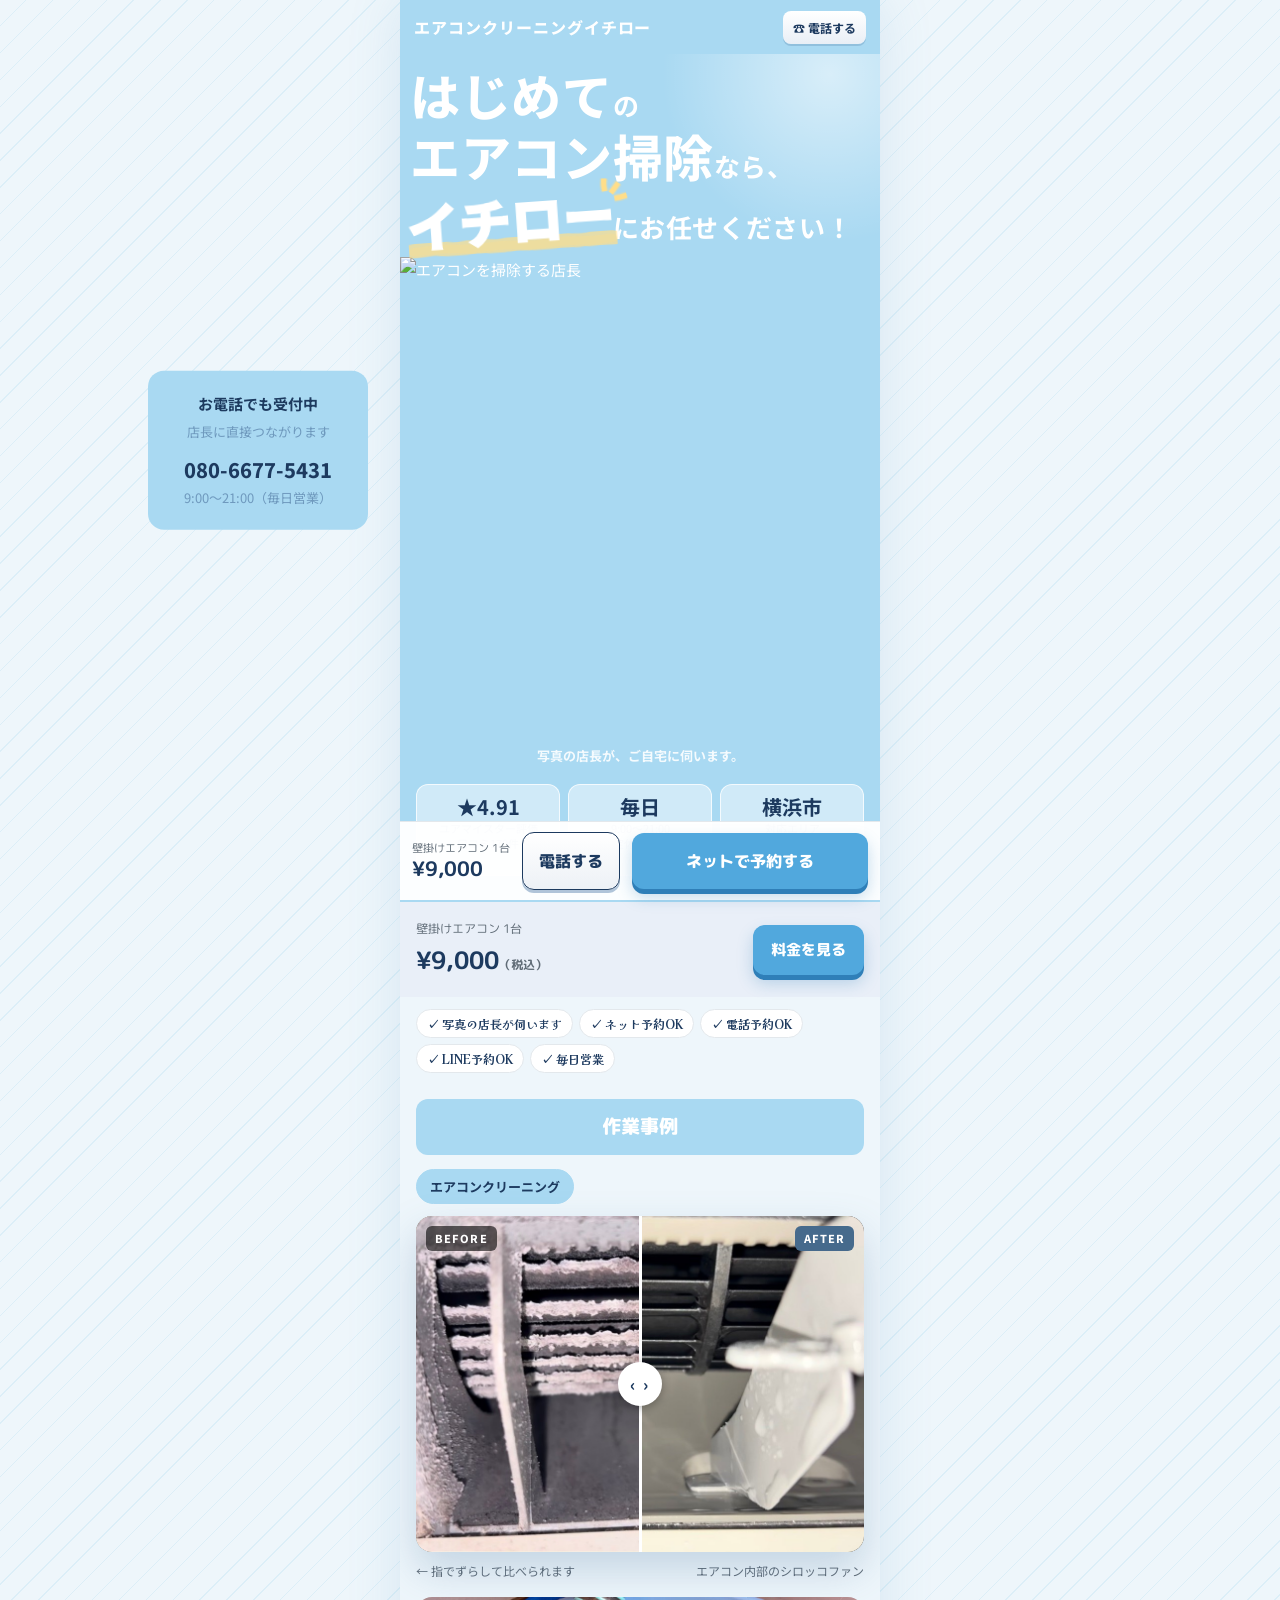
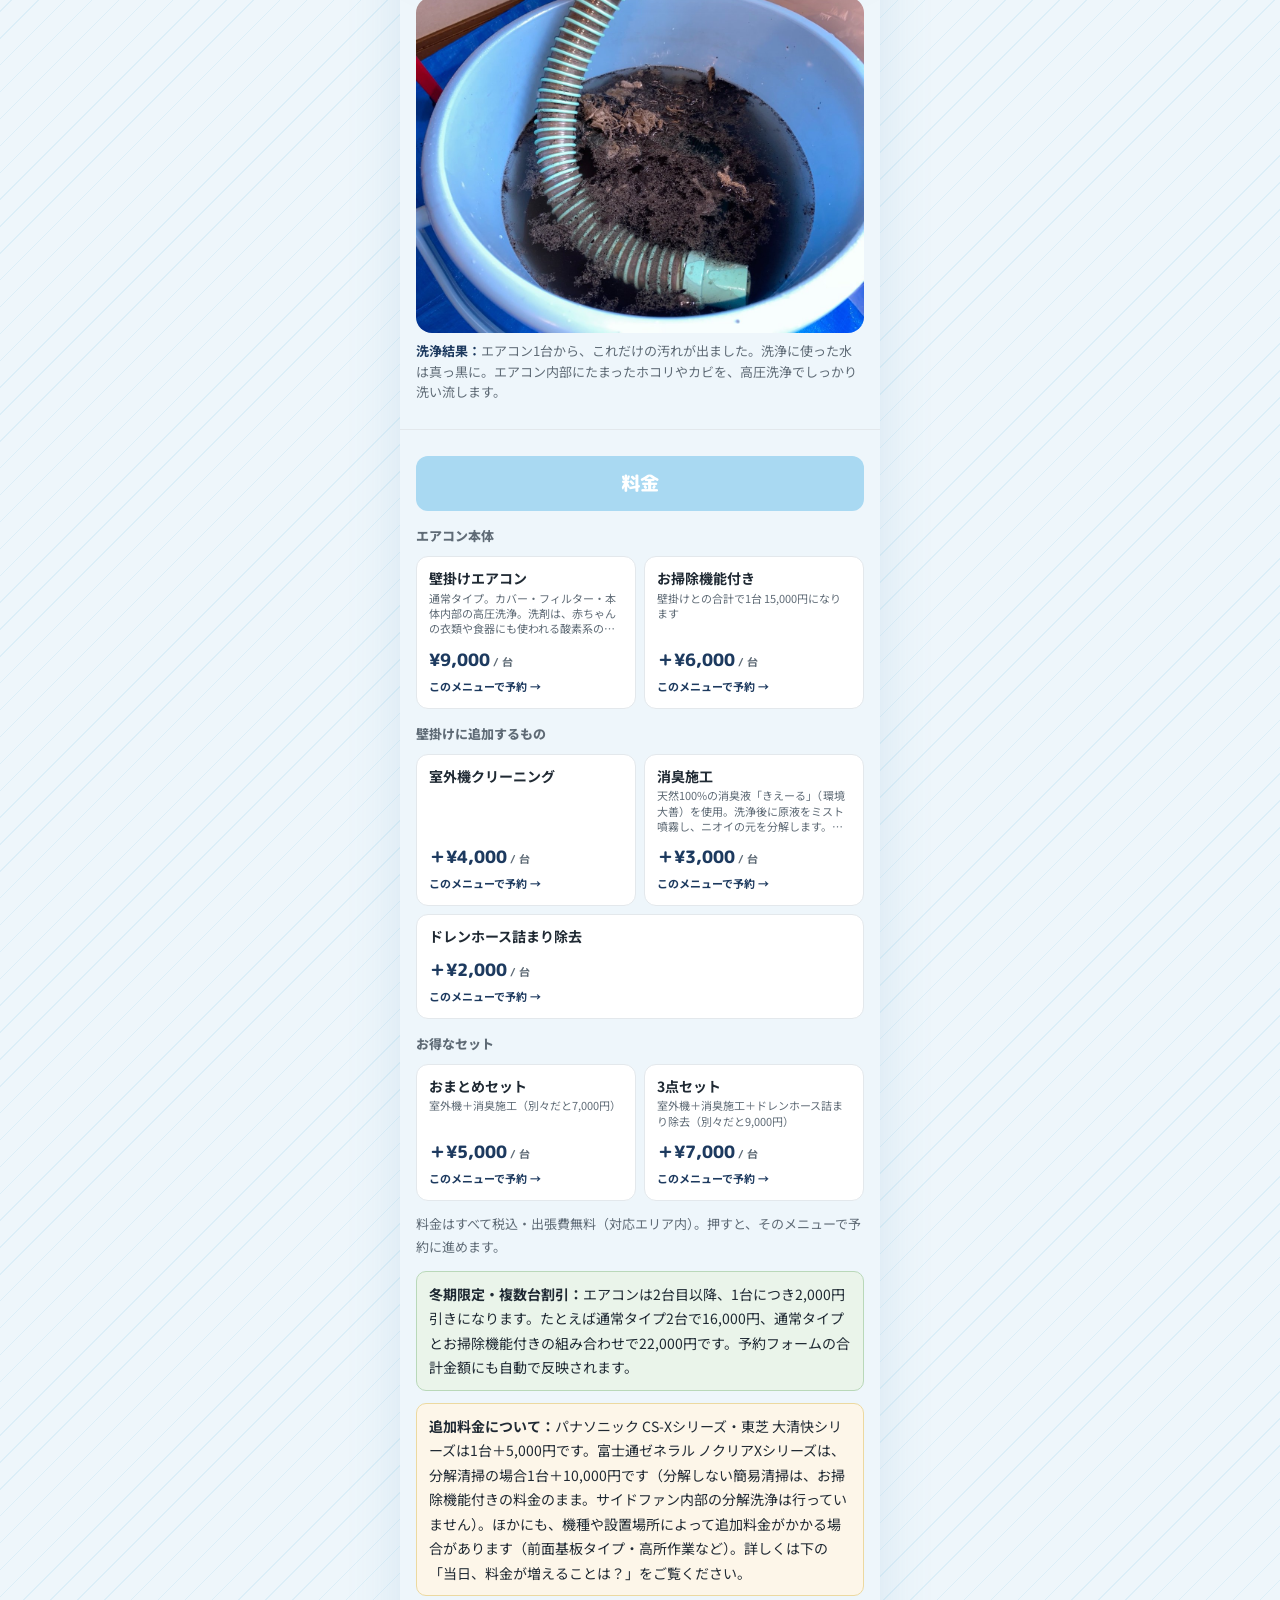
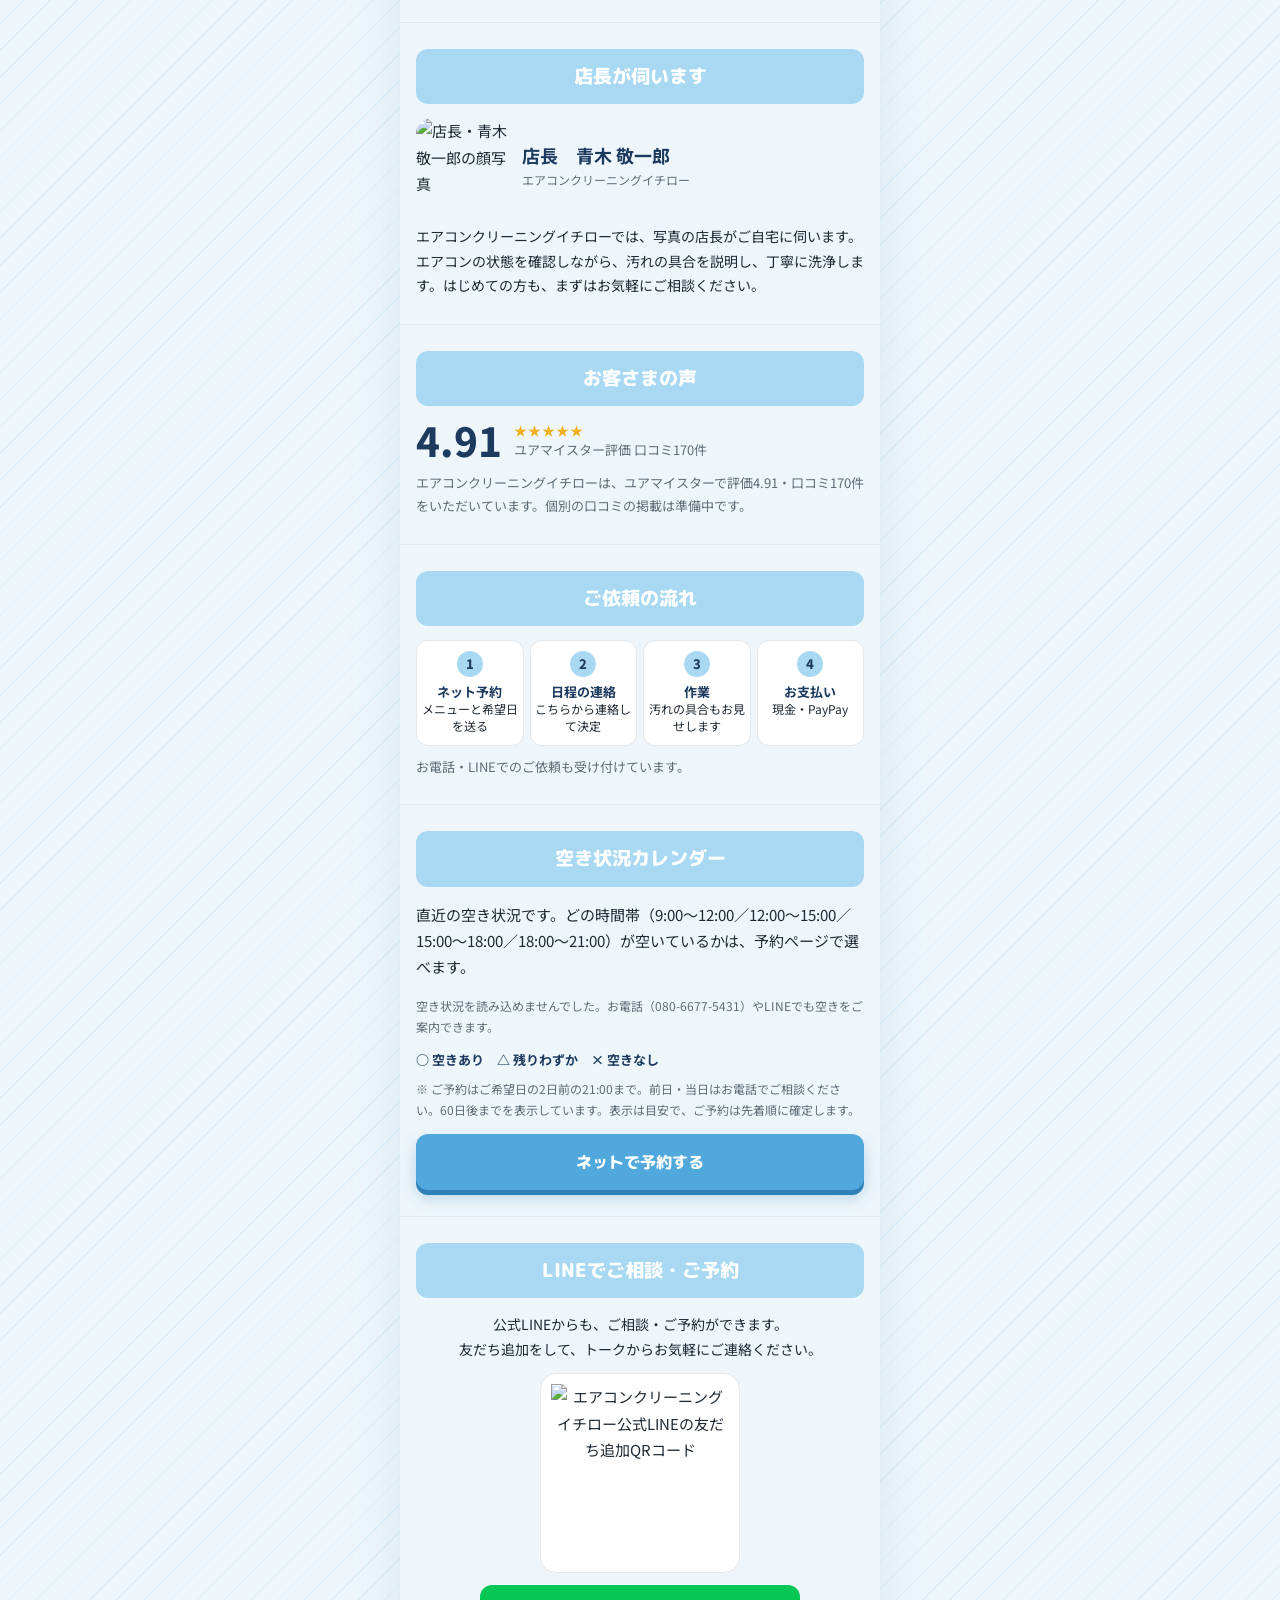
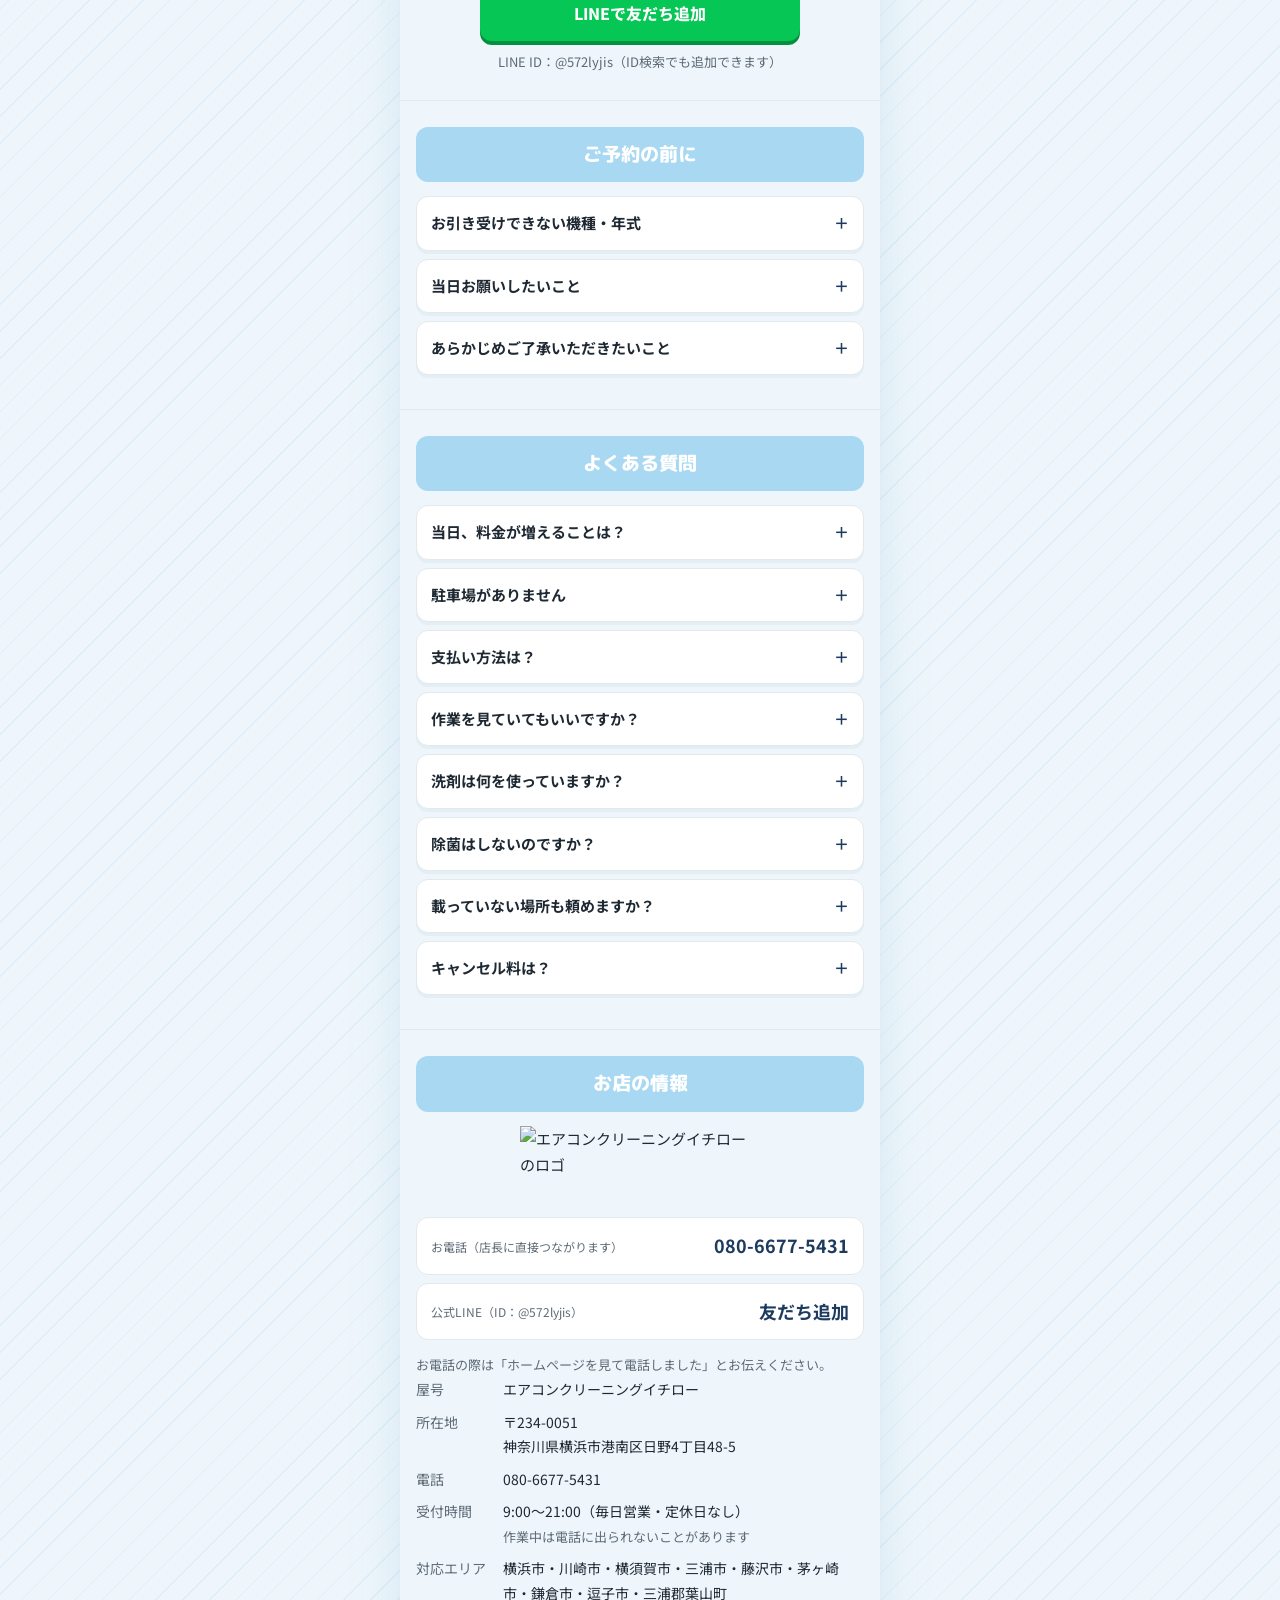
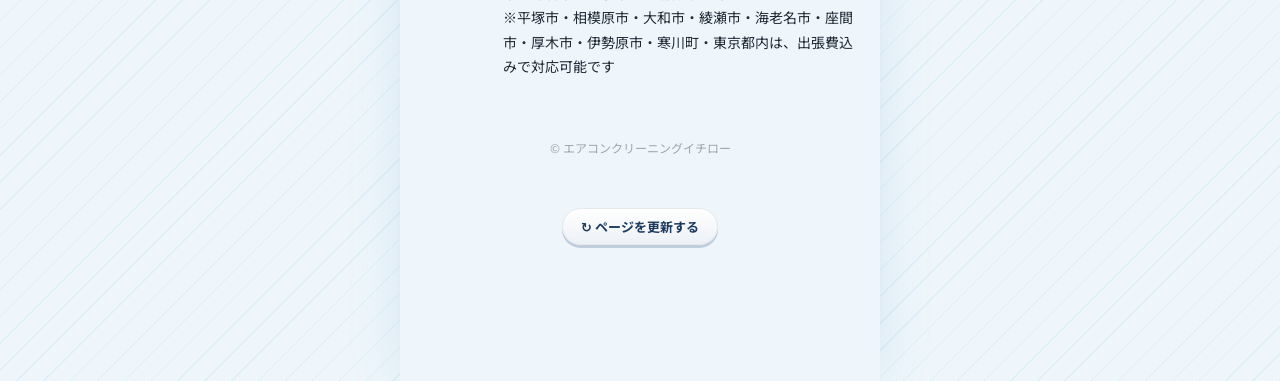
==== commit bf93af27: "下線を少し下げる" ====
--- a/index.html
+++ b/index.html
@@ -56,7 +56,7 @@
 .top h1.title .ln:nth-of-type(3) .big{position:relative;display:inline-block;-webkit-text-stroke:.045em currentColor;animation:ichiroTilt .45s ease-out 1.15s both}
 .top h1.title .ln:nth-of-type(3) .big .rays{position:absolute;top:-.36em;right:-.44em;width:.9em;height:.9em;pointer-events:none;transform-origin:30% 82%;animation:raysPop .38s cubic-bezier(.34,1.56,.64,1) 1.38s both}
 @keyframes ulineWipe{from{clip-path:inset(-30% 100% -30% 0)}to{clip-path:inset(-30% 0% -30% 0)}}
-.top h1.title .ln:nth-of-type(3) .big .uline{position:absolute;left:0;bottom:.04em;width:100%;height:.3em;overflow:visible;pointer-events:none;animation:ulineWipe .45s ease-out 1.52s both}
+.top h1.title .ln:nth-of-type(3) .big .uline{position:absolute;left:0;bottom:-.04em;width:100%;height:.3em;overflow:visible;pointer-events:none;animation:ulineWipe .45s ease-out 1.52s both}
 .top h1.title .ln:nth-of-type(3) .big .uline path{fill:none;stroke:#FFDE8A;stroke-linecap:round;stroke-linejoin:round}
 .top h1.title .ln:nth-of-type(3) .big .uline path.base{stroke-width:15;opacity:.8}
 .top h1.title .ln:nth-of-type(3) .big .uline path.core{stroke-width:9;opacity:.55}
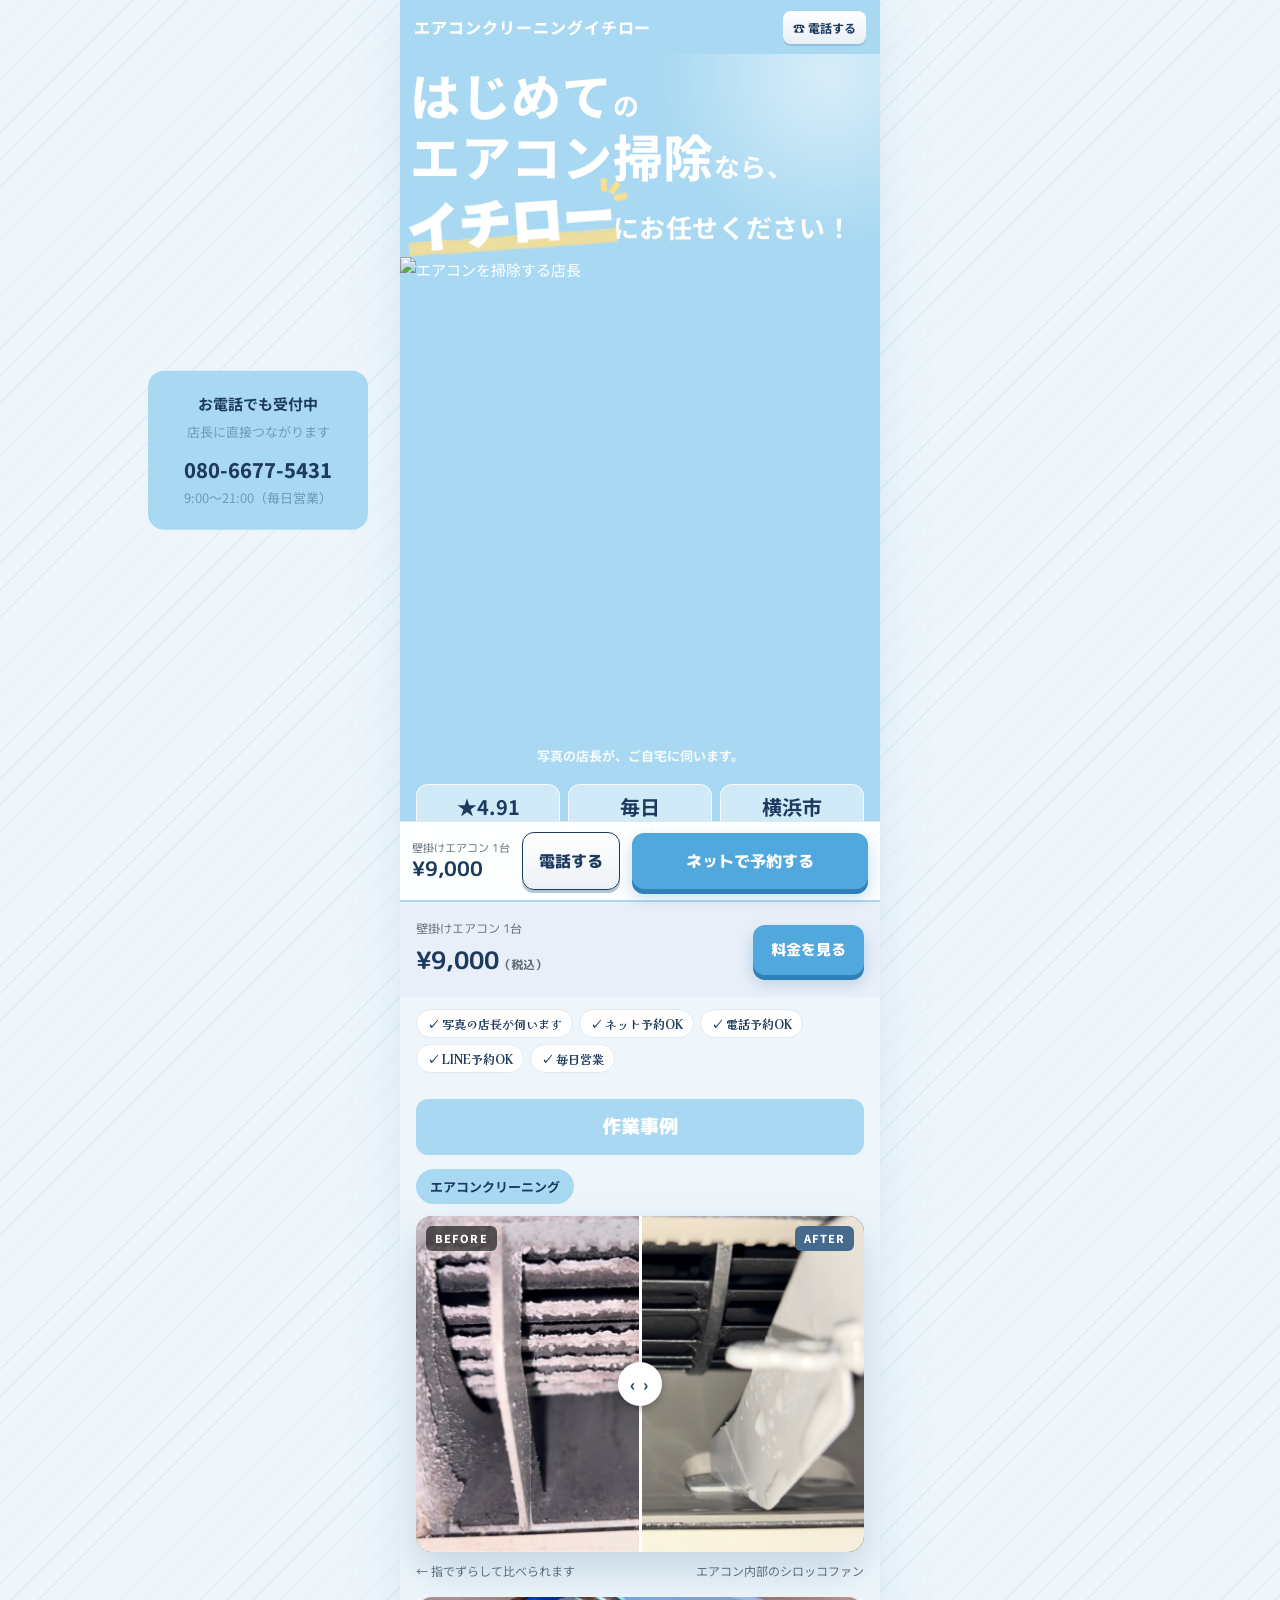
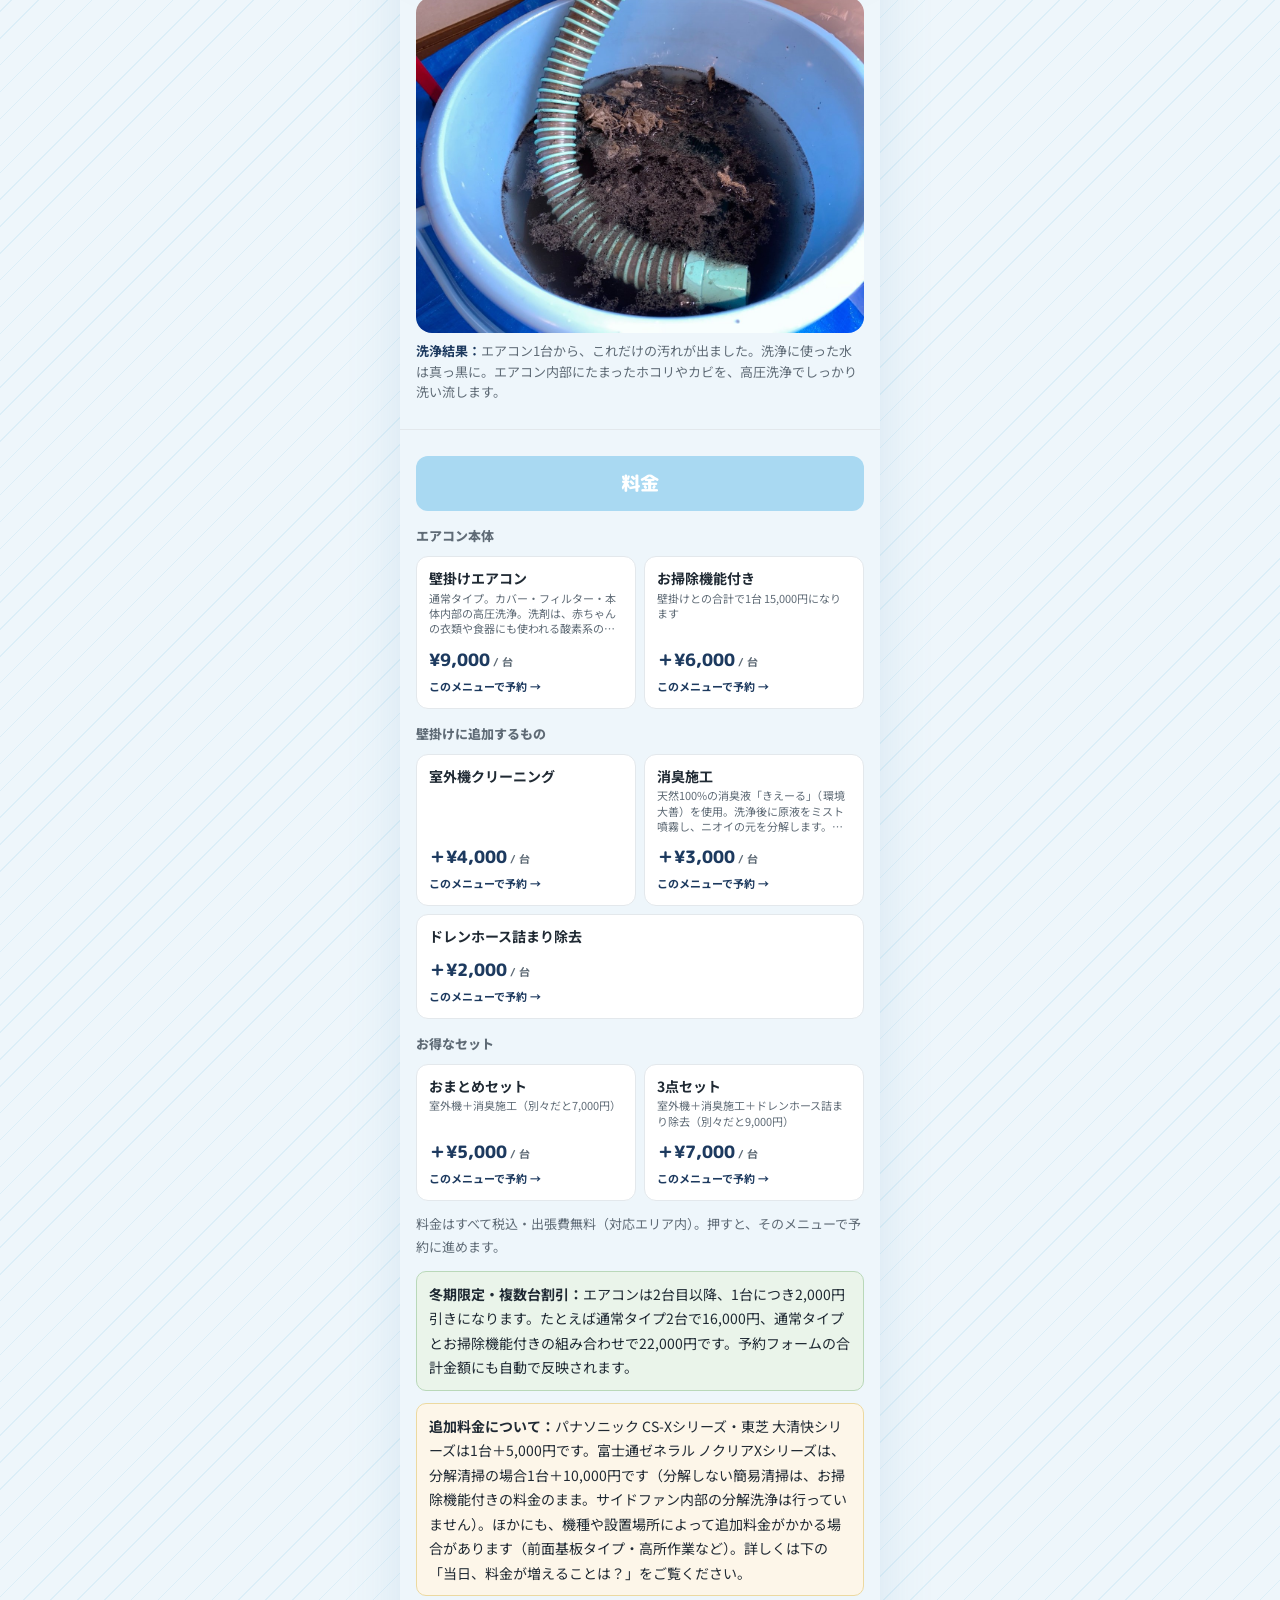
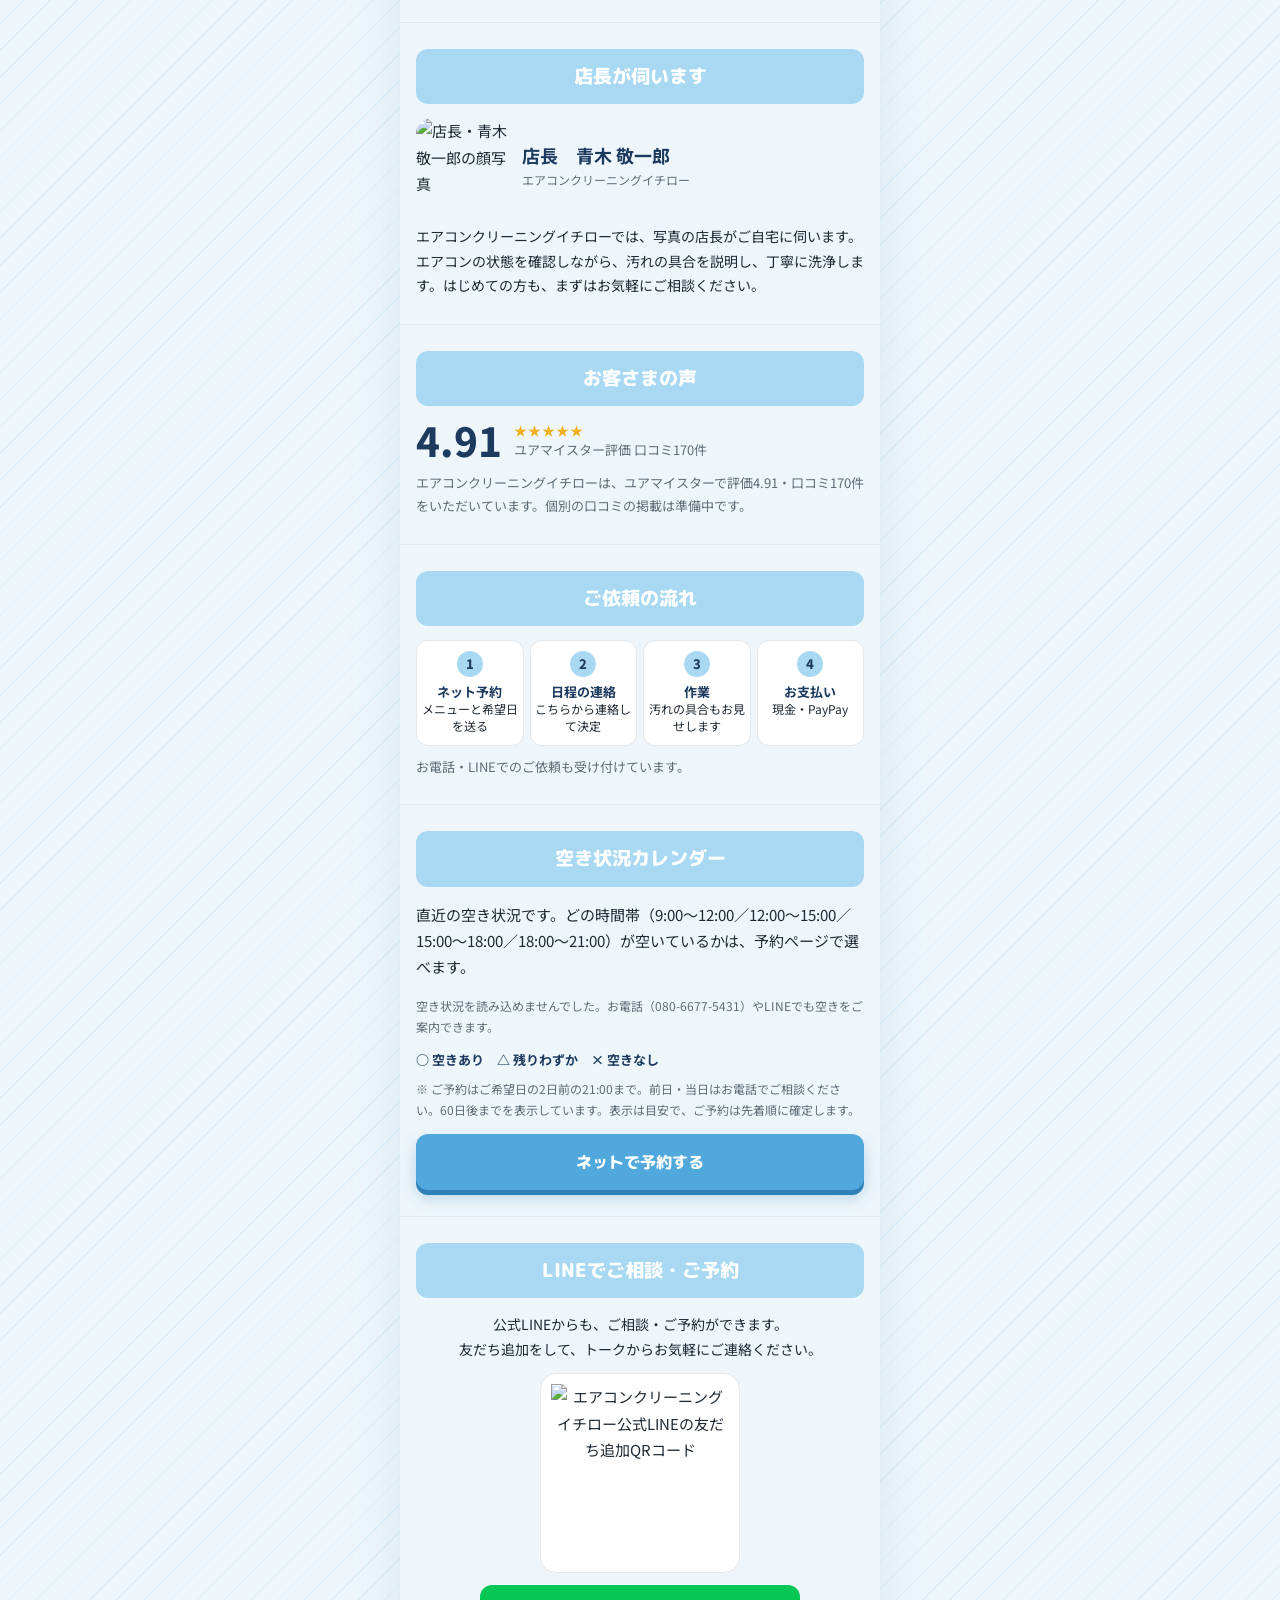
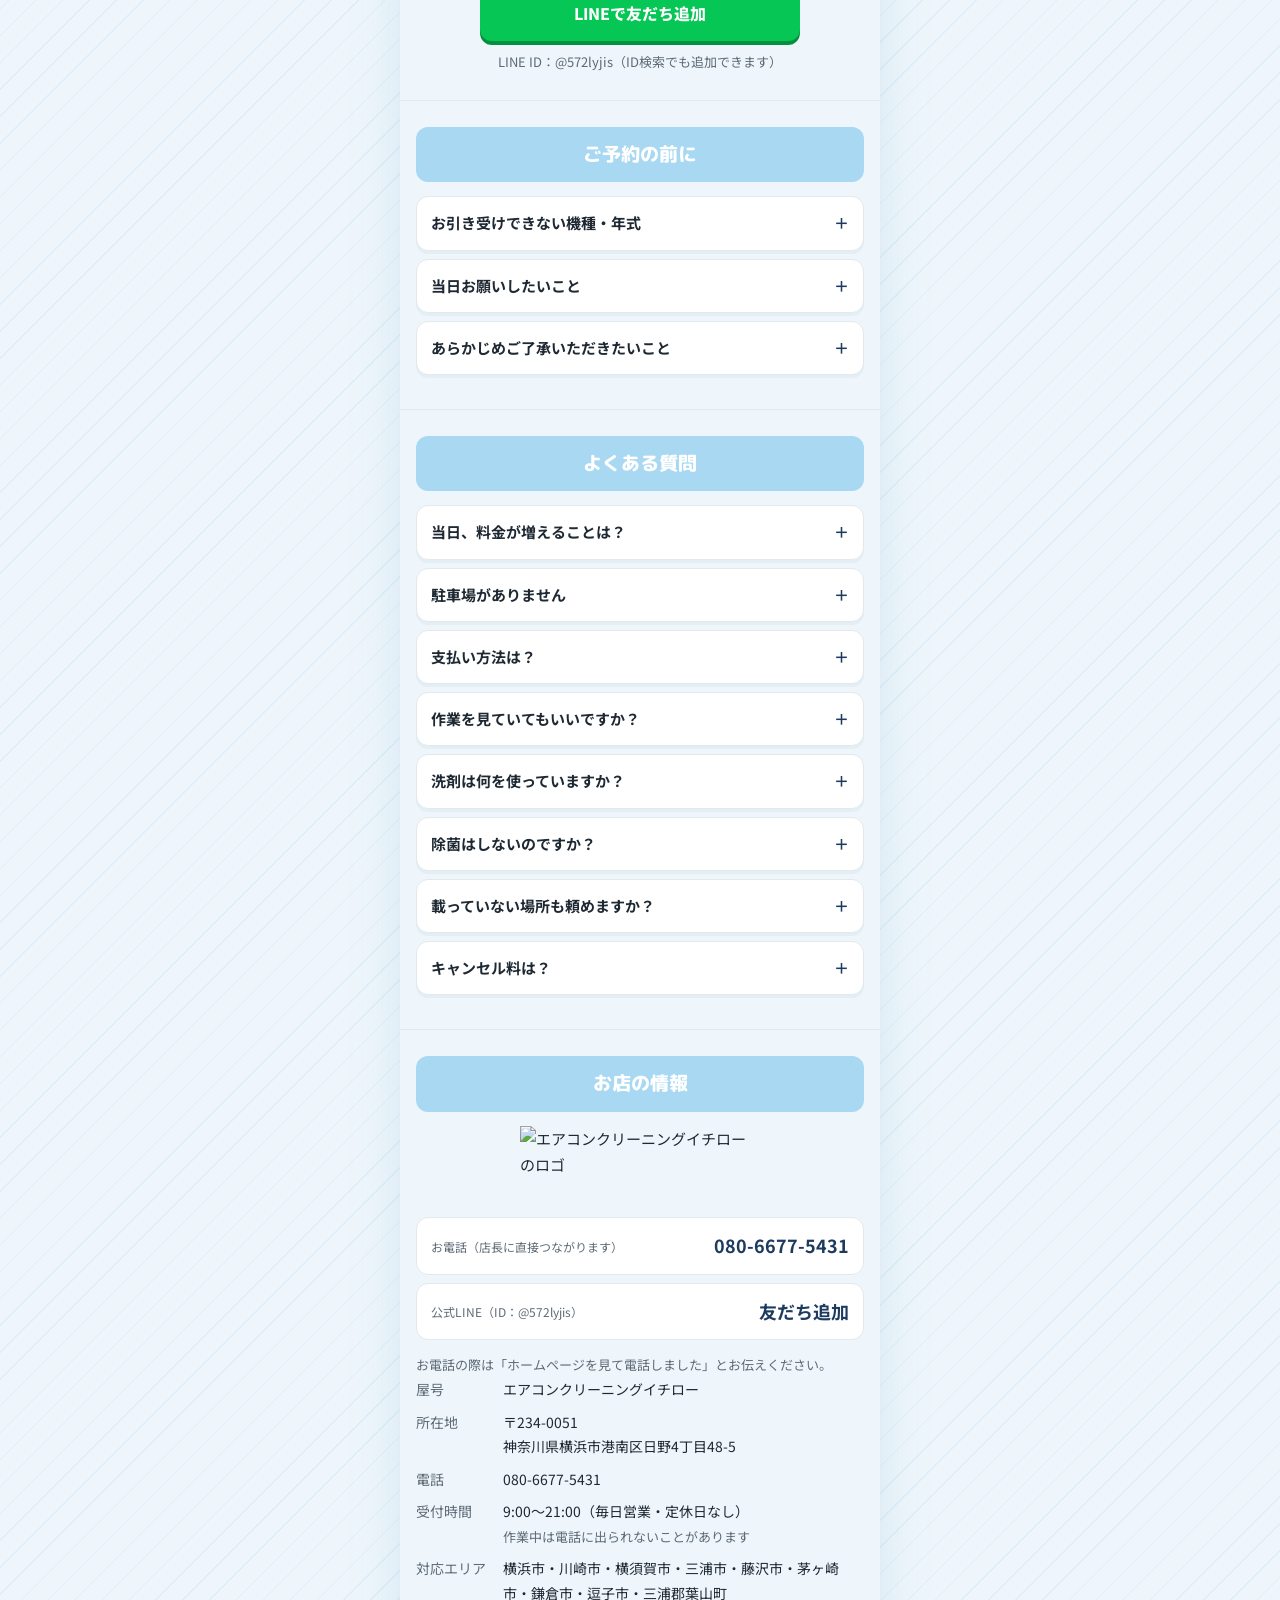
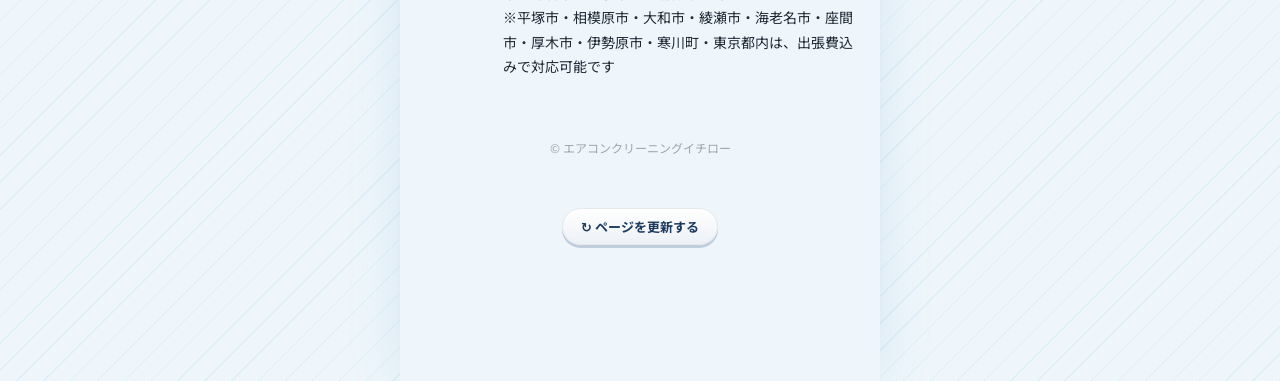
==== commit 4266b234: "下線をもうちょい上げる" ====
--- a/index.html
+++ b/index.html
@@ -56,7 +56,7 @@
 .top h1.title .ln:nth-of-type(3) .big{position:relative;display:inline-block;-webkit-text-stroke:.045em currentColor;animation:ichiroTilt .45s ease-out 1.15s both}
 .top h1.title .ln:nth-of-type(3) .big .rays{position:absolute;top:-.36em;right:-.44em;width:.9em;height:.9em;pointer-events:none;transform-origin:30% 82%;animation:raysPop .38s cubic-bezier(.34,1.56,.64,1) 1.38s both}
 @keyframes ulineWipe{from{clip-path:inset(-30% 100% -30% 0)}to{clip-path:inset(-30% 0% -30% 0)}}
-.top h1.title .ln:nth-of-type(3) .big .uline{position:absolute;left:0;bottom:-.04em;width:100%;height:.3em;overflow:visible;pointer-events:none;animation:ulineWipe .45s ease-out 1.52s both}
+.top h1.title .ln:nth-of-type(3) .big .uline{position:absolute;left:0;bottom:.01em;width:100%;height:.3em;overflow:visible;pointer-events:none;animation:ulineWipe .45s ease-out 1.52s both}
 .top h1.title .ln:nth-of-type(3) .big .uline path{fill:none;stroke:#FFDE8A;stroke-linecap:round;stroke-linejoin:round}
 .top h1.title .ln:nth-of-type(3) .big .uline path.base{stroke-width:15;opacity:.8}
 .top h1.title .ln:nth-of-type(3) .big .uline path.core{stroke-width:9;opacity:.55}
@@ -500,4 +500,5 @@
 })();
 </script>
 </body>
+<!-- deploy retry 01:22 -->
 </html>
